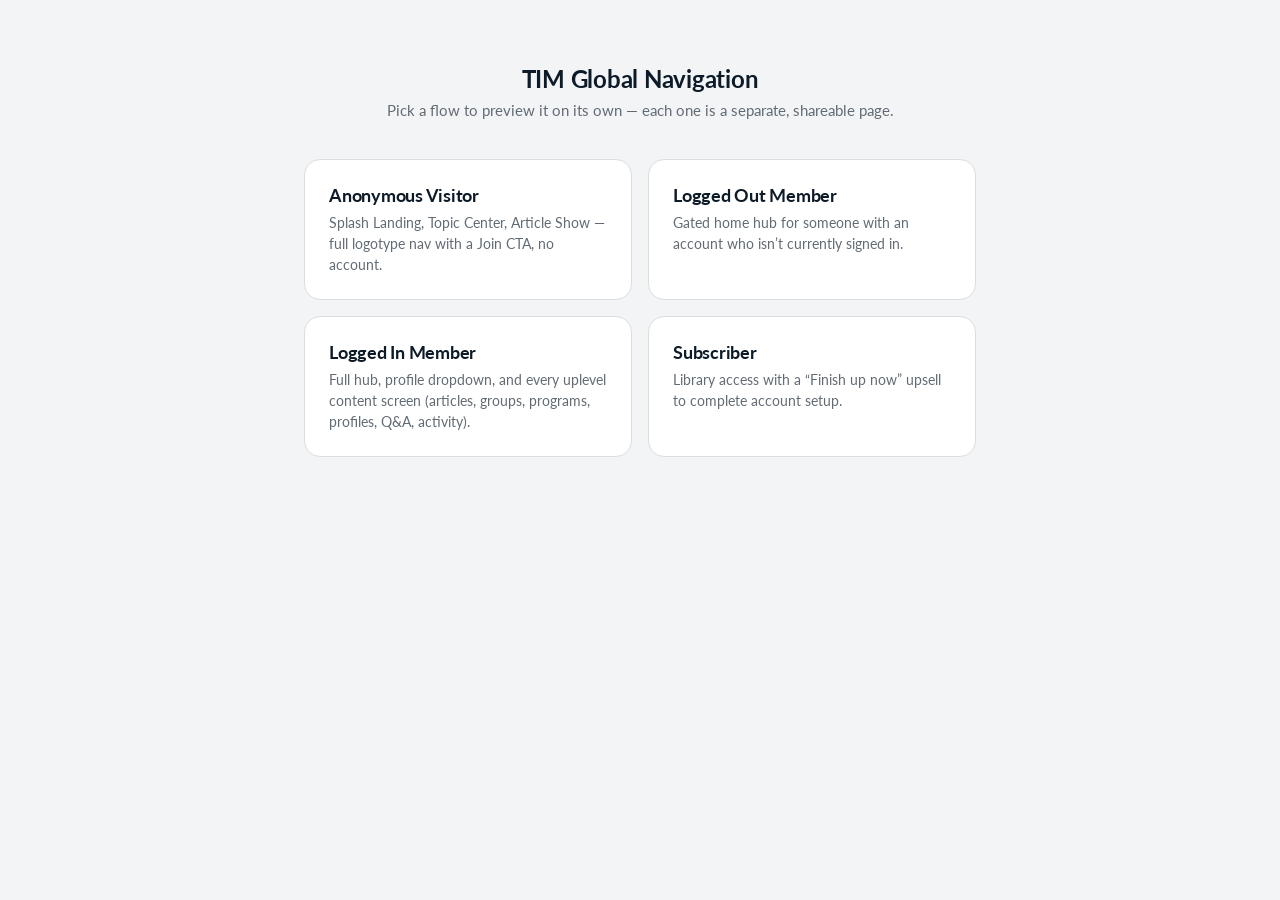
==== index.html @ 8e975ea0 "Flatten shared/ into repo root Moved main.css, app.js, and assets/ out of shared/ up to the repo roo" ====
<!DOCTYPE html>
<html lang="en">
<head>
<meta charset="UTF-8" />
<meta name="viewport" content="width=device-width, initial-scale=1.0" />
<title>TIM Global Navigation — Prototype</title>
<link rel="preconnect" href="https://fonts.googleapis.com" />
<link rel="preconnect" href="https://fonts.gstatic.com" crossorigin />
<link href="https://fonts.googleapis.com/css2?family=Lato:ital,wght@0,400;0,600;0,700;1,400&family=DM+Serif+Display&display=swap" rel="stylesheet" />
<link rel="stylesheet" href="main.css" />
</head>
<body>

  <main class="launcher">
    <div class="launcher__title">
      <h1>TIM Global Navigation</h1>
      <p>Pick a flow to preview it on its own — each one is a separate, shareable page.</p>
    </div>

    <div class="launcher__grid">
      <a class="launcher__card" href="visitor/index.html">
        <h2>Anonymous Visitor</h2>
        <p>Splash Landing, Topic Center, Article Show — full logotype nav with a Join CTA, no account.</p>
      </a>
      <a class="launcher__card" href="logged-out-member/index.html">
        <h2>Logged Out Member</h2>
        <p>Gated home hub for someone with an account who isn&rsquo;t currently signed in.</p>
      </a>
      <a class="launcher__card" href="logged-in-member/index.html">
        <h2>Logged In Member</h2>
        <p>Full hub, profile dropdown, and every uplevel content screen (articles, groups, programs, profiles, Q&amp;A, activity).</p>
      </a>
      <a class="launcher__card" href="subscriber/index.html">
        <h2>Subscriber</h2>
        <p>Library access with a &ldquo;Finish up now&rdquo; upsell to complete account setup.</p>
      </a>
    </div>
  </main>

</body>
</html>
---- main.css ----
:root {
  --color-primary: #0f57a8;
  --color-primary-soft: #dee5f1;
  --color-navy: #2b2b68;
  --color-text: #0d1b29;
  --color-text-secondary: #626b74;
  --color-text-muted: rgba(13, 27, 41, 0.7);
  --color-border: #dbdddf;
  --color-badge: #e0483e;
  --radius-pill: 999px;
  --radius-card: 16px;
  --font-body: "Lato", sans-serif;
  --font-display: "DM Serif Display", serif;
}

* { box-sizing: border-box; }

body {
  margin: 0;
  font-family: var(--font-body);
  color: var(--color-text);
  background: #f3f4f6;
  -webkit-font-smoothing: antialiased;
}

/* ---- Rig chrome (not part of the design system — just this harness) ---- */

.rig-header {
  padding: 24px 24px 12px;
  text-align: center;
}
.rig-header__title h1 {
  margin: 0 0 4px;
  font-size: 20px;
  letter-spacing: -0.25px;
}
.rig-header__title p {
  margin: 0;
  font-size: 13px;
  color: var(--color-text-secondary);
}
.rig-header__title a {
  color: var(--color-primary);
  text-decoration: none;
}
.rig-header__title a:hover { text-decoration: underline; }

.persona-tabs, .screen-tabs {
  display: flex;
  flex-wrap: wrap;
  gap: 8px;
  justify-content: center;
  padding: 0 16px;
  margin-bottom: 12px;
}
.persona-tabs { margin-top: 4px; }

.tab-btn {
  font-family: var(--font-body);
  border: 1px solid var(--color-border);
  background: #fff;
  color: var(--color-text);
  border-radius: var(--radius-pill);
  padding: 8px 16px;
  font-size: 14px;
  cursor: pointer;
  transition: background 0.15s ease, color 0.15s ease, border-color 0.15s ease;
}
.tab-btn:hover { border-color: var(--color-primary); }
.tab-btn.is-active {
  background: var(--color-primary);
  border-color: var(--color-primary);
  color: #fff;
}
.persona-tabs .tab-btn.is-active { background: var(--color-navy); border-color: var(--color-navy); }

.screen-tabs .tab-btn { font-size: 13px; padding: 6px 14px; }

.stage {
  display: flex;
  flex-direction: column;
  align-items: center;
  padding: 8px 16px 40px;
}
.stage__hint {
  margin-top: 14px;
  font-size: 12px;
  color: var(--color-text-secondary);
  max-width: 393px;
  text-align: center;
}

.rig-footer {
  text-align: center;
  padding: 0 24px 32px;
}
.rig-footer p {
  margin: 0 auto;
  max-width: 520px;
  font-size: 12px;
  color: var(--color-text-secondary);
}

/* ---- Phone frame ---- */

.phone {
  position: relative;
  width: 393px;
  height: 852px;
  max-width: 100%;
  background: #fff;
  border-radius: 40px;
  border: 8px solid #111;
  overflow: hidden;
  box-shadow: 0 20px 45px rgba(13, 27, 41, 0.25);
}

.screen {
  position: relative;
  width: 100%;
  height: 100%;
  background: #fff;
  overflow: hidden;
}

.screen__placeholder {
  position: absolute;
  inset: 0;
  display: flex;
  align-items: center;
  justify-content: center;
  text-align: center;
  padding: 0 24px;
  font-size: 20px;
  line-height: 1.3;
  color: rgba(0, 0, 0, 0.35);
  white-space: pre-line;
}

/* ---- Top nav ---- */

.nav {
  position: relative;
  width: 100%;
  background: #fff;
  box-shadow: inset 0 -1px 0 0 var(--color-border);
}

.nav__top {
  display: flex;
  align-items: center;
  justify-content: space-between;
  padding: 12px;
  height: 68px;
}

.nav__left, .nav__right {
  display: flex;
  align-items: center;
  gap: 8px;
}

.icon-btn {
  width: 44px;
  height: 44px;
  display: flex;
  align-items: center;
  justify-content: center;
  border: none;
  background: transparent;
  border-radius: 50%;
  color: var(--color-text);
  cursor: pointer;
}
.icon-btn:hover { background: rgba(13, 27, 41, 0.05); }
.icon-btn svg { width: 22px; height: 22px; }
.icon-btn img.icon { width: 22px; height: 22px; }

/* Figma-exported icons render as <img>; contain guards against distortion
   since their intrinsic aspect ratios vary (menu 22x18, search 22x22, etc.). */
img.icon { display: block; object-fit: contain; }

/* Real logo assets exported from Figma (see components.md → Assets). */
.logo { display: block; width: auto; }
.logo--full { height: 44px; }  /* full "this is Menopause" wordmark */
.logo--mark { height: 40px; }  /* compact circular logomark */

.join-btn {
  height: 44px;
  padding: 0 16px;
  border-radius: var(--radius-pill);
  border: none;
  background: var(--color-primary);
  color: #fff;
  font-family: var(--font-body);
  font-size: 16px;
  letter-spacing: -0.25px;
  cursor: pointer;
}
.join-btn:hover { filter: brightness(1.08); }

.profile-btn {
  position: relative;
  width: 36px;
  height: 36px;
  border-radius: 50%;
  border: 1px solid rgba(13, 27, 41, 0.1);
  background: #eef0f2;
  display: flex;
  align-items: center;
  justify-content: center;
  cursor: pointer;
  overflow: hidden;
  color: var(--color-text-secondary);
}
.profile-btn img { width: 100%; height: 100%; object-fit: cover; }
.profile-btn svg { width: 18px; height: 18px; }
.profile-btn .badge {
  position: absolute;
  top: 0;
  right: 0;
  width: 8px;
  height: 8px;
  border-radius: 50%;
  background: var(--color-badge);
  border: 1.5px solid #fff;
}

/* ---- Uplevel (back) bar ---- */

.uplevel {
  display: flex;
  align-items: center;
  gap: 8px;
  padding: 10px 12px;
  height: 44px;
  background: #fff;
  box-shadow: 0 1px 0 0 var(--color-border);
  border: none;
  width: 100%;
  cursor: pointer;
  font-family: var(--font-body);
}
.uplevel img.icon { width: 24px; height: 24px; }
.uplevel span {
  font-weight: 600;
  font-size: 16px;
  color: var(--color-primary);
}

/* ---- Gated / welcome card (Logged-out Member home) ---- */

.welcome-card {
  position: absolute;
  top: 80px;
  left: 12px;
  right: 12px;
  border: 1px solid rgba(13, 27, 41, 0.1);
  border-radius: var(--radius-card);
  padding: 16px;
  background: #fff;
  overflow: hidden;
}
.welcome-card__title {
  font-weight: 700;
  font-size: 22px;
  letter-spacing: -0.5px;
  margin: 0 0 4px;
}
.welcome-card__subtitle {
  margin: 0 0 16px;
  font-size: 16px;
  color: var(--color-text-muted);
}
.welcome-card__cta {
  width: 100%;
  height: 52px;
  border: none;
  border-radius: var(--radius-pill);
  background: var(--color-primary);
  color: #fff;
  font-size: 18px;
  font-weight: 600;
  cursor: pointer;
}
.welcome-card__cta:hover { filter: brightness(1.08); }

/* ---- Slide-out Panel ---- */

.panel-overlay {
  position: absolute;
  inset: 0;
  background: rgba(0, 0, 0, 0.75);
  z-index: 20;
  display: flex;
  animation: fadeIn 0.15s ease;
}

.panel {
  width: 300px;
  height: 100%;
  background: #fff;
  padding: 24px;
  display: flex;
  flex-direction: column;
  gap: 24px;
  overflow-y: auto;
  animation: slideIn 0.2s ease;
}

.panel__top {
  display: flex;
  align-items: center;
  justify-content: space-between;
}

.panel__logotype { height: 32px; }  /* overrides .logo--full for the panel top */

.panel__close {
  border: none;
  background: transparent;
  cursor: pointer;
  color: var(--color-text-secondary);
  width: 32px;
  height: 32px;
  display: flex;
  align-items: center;
  justify-content: center;
}
.panel__close svg { width: 20px; height: 20px; }

.panel__menu { display: flex; flex-direction: column; gap: 24px; }

.panel__section-label {
  font-size: 14px;
  text-transform: uppercase;
  color: var(--color-text-secondary);
  margin: 0 0 12px;
  letter-spacing: 0.5px;
}

.panel__section { display: flex; flex-direction: column; gap: 12px; }

.panel__item {
  display: flex;
  align-items: center;
  gap: 12px;
  height: 44px;
  border-radius: var(--radius-pill);
  background: none;
  border: none;
  text-align: left;
  cursor: pointer;
  font-family: var(--font-body);
  font-size: 18px;
  color: var(--color-text);
  padding: 0 8px;
}
.panel__item:hover { background: rgba(13, 27, 41, 0.04); }
.panel__item img.icon { width: 22px; height: 22px; flex-shrink: 0; }

.panel__access {
  position: relative;
  background: var(--color-navy);
  border-radius: var(--radius-card);
  padding: 24px;
  color: #fff;
  overflow: hidden;
  display: flex;
  flex-direction: column;
  gap: 16px;
  align-items: flex-start;
}
.panel__access::before,
.panel__access::after {
  content: "";
  position: absolute;
  width: 160px;
  height: 100px;
  border-radius: 50%;
  background: radial-gradient(circle, rgba(255,255,255,0.18), transparent 70%);
}
.panel__access::before { top: -50px; right: -30px; }
.panel__access::after { bottom: -50px; left: -40px; }
.panel__access h3 {
  font-family: var(--font-display);
  font-weight: 400;
  font-size: 28px;
  margin: 0;
  position: relative;
}
.panel__access p {
  font-size: 18px;
  margin: 0;
  position: relative;
  line-height: 1.45;
}
.panel__access-btn {
  width: 100%;
  height: 52px;
  border: none;
  border-radius: var(--radius-pill);
  background: #fff;
  color: var(--color-primary);
  font-size: 18px;
  font-weight: 600;
  cursor: pointer;
  position: relative;
}
.panel__access-btn:hover { filter: brightness(0.97); }
.panel__access-note {
  font-size: 16px;
  text-align: center;
  width: 100%;
  position: relative;
  opacity: 0.9;
}

.panel__footer {
  margin-top: auto;
  font-size: 14px;
  color: var(--color-text-secondary);
  letter-spacing: -0.25px;
}

/* ---- Profile dropdown ---- */

.dropdown-overlay {
  position: absolute;
  inset: 0;
  z-index: 20;
}

.dropdown {
  position: absolute;
  top: 60px;
  right: 12px;
  width: 246px;
  background: #fff;
  border: 1px solid var(--color-border);
  border-radius: var(--radius-card);
  box-shadow: 0 0 8px rgba(13, 27, 41, 0.1);
  padding: 24px;
  display: flex;
  flex-direction: column;
  gap: 16px;
  animation: fadeIn 0.15s ease;
}

.dropdown__user {
  display: flex;
  flex-direction: column;
  letter-spacing: -0.25px;
}
.dropdown__user strong { font-size: 18px; }
.dropdown__user span { font-size: 16px; color: var(--color-text-secondary); }
.dropdown__user a {
  font-size: 18px;
  color: var(--color-primary);
  text-decoration: none;
  margin-top: 2px;
}
.dropdown__user a:hover { text-decoration: underline; }

.dropdown__menu {
  display: flex;
  flex-direction: column;
  gap: 16px;
}
.dropdown__item {
  display: flex;
  align-items: center;
  gap: 12px;
  border: none;
  background: none;
  cursor: pointer;
  font-family: var(--font-body);
  font-size: 18px;
  color: var(--color-text);
  padding: 0;
  text-align: left;
}
.dropdown__item img.icon { width: 24px; height: 24px; flex-shrink: 0; }
.dropdown__divider { border-top: 1px solid var(--color-border); padding-top: 16px; }

@keyframes fadeIn { from { opacity: 0; } to { opacity: 1; } }
@keyframes slideIn { from { transform: translateX(-100%); } to { transform: translateX(0); } }

@media (max-width: 430px) {
  .phone { border-radius: 0; border-width: 0; height: 100vh; box-shadow: none; }
}

/* ---------------- Flow page chrome (each persona's own index.html) ---- */

.flow-header {
  padding: 20px 24px 8px;
  text-align: center;
}
.flow-header h1 {
  margin: 0;
  font-size: 16px;
  font-weight: 700;
  letter-spacing: -0.25px;
  color: var(--color-text-secondary);
  text-transform: uppercase;
}

/* ---------------- Launcher page (root index.html) ---- */

.launcher {
  max-width: 720px;
  margin: 0 auto;
  padding: 64px 24px;
}
.launcher__title {
  text-align: center;
  margin-bottom: 40px;
}
.launcher__title h1 {
  font-size: 24px;
  margin: 0 0 8px;
  letter-spacing: -0.25px;
}
.launcher__title p {
  margin: 0;
  color: var(--color-text-secondary);
  font-size: 15px;
}
.launcher__grid {
  display: grid;
  grid-template-columns: repeat(2, 1fr);
  gap: 16px;
}
@media (max-width: 560px) {
  .launcher__grid { grid-template-columns: 1fr; }
}
.launcher__card {
  display: block;
  padding: 24px;
  border: 1px solid var(--color-border);
  border-radius: var(--radius-card);
  text-decoration: none;
  color: var(--color-text);
  background: #fff;
  transition: border-color 0.15s ease, transform 0.15s ease;
}
.launcher__card:hover {
  border-color: var(--color-primary);
  transform: translateY(-2px);
}
.launcher__card h2 {
  margin: 0 0 6px;
  font-size: 18px;
  letter-spacing: -0.25px;
}
.launcher__card p {
  margin: 0;
  font-size: 14px;
  color: var(--color-text-secondary);
  line-height: 1.5;
}
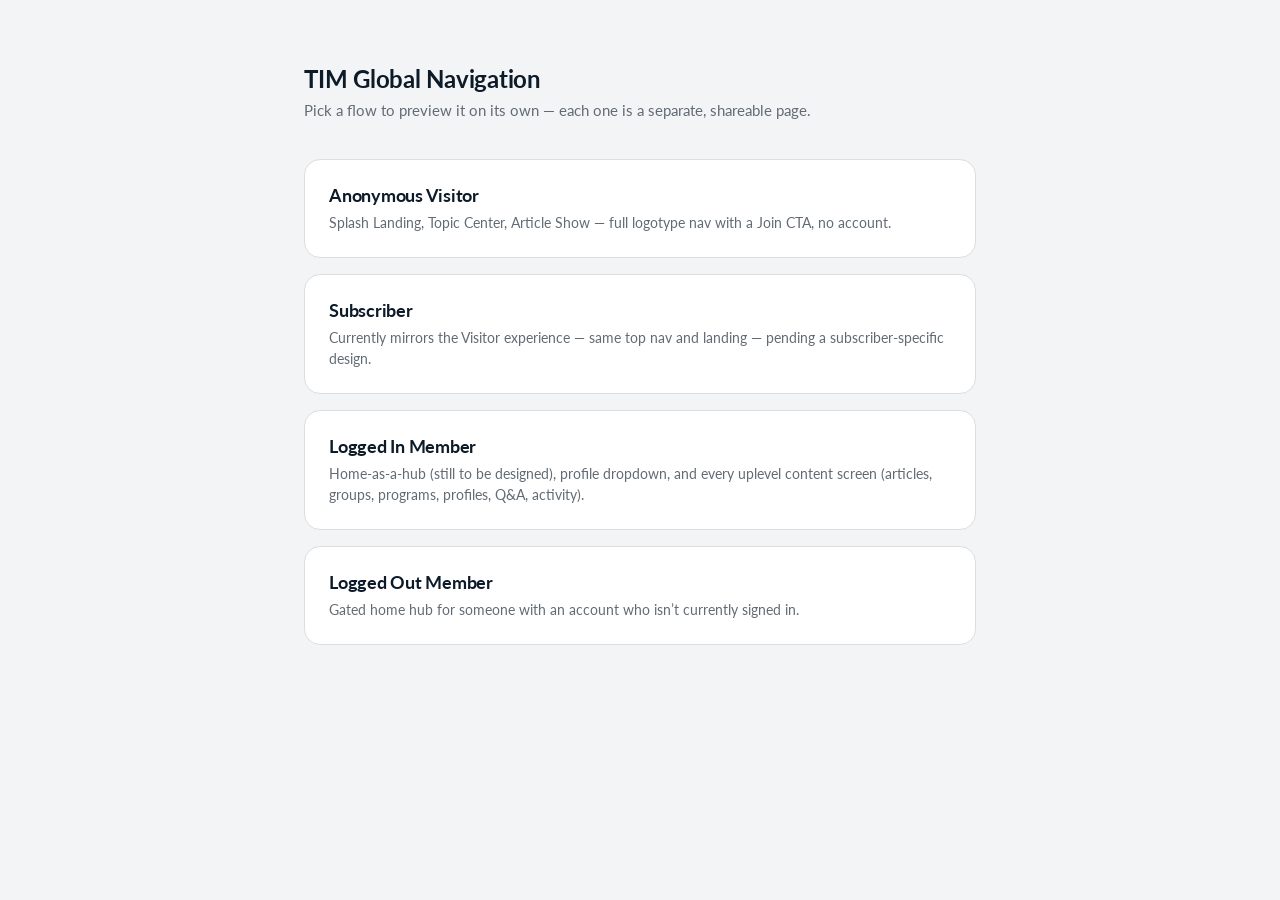
==== commit ec797cd3: "Add robots.txt and noindex meta to keep prototype out of search Prevents indexing while the site is " ====
--- a/index.html
+++ b/index.html
@@ -2,6 +2,7 @@
 <html lang="en">
 <head>
 <meta charset="UTF-8" />
+<meta name="robots" content="noindex, nofollow, noarchive, nosnippet, noimageindex" />
 <meta name="viewport" content="width=device-width, initial-scale=1.0" />
 <title>TIM Global Navigation — Prototype</title>
 <link rel="preconnect" href="https://fonts.googleapis.com" />
@@ -22,17 +23,17 @@
         <h2>Anonymous Visitor</h2>
         <p>Splash Landing, Topic Center, Article Show — full logotype nav with a Join CTA, no account.</p>
       </a>
+      <a class="launcher__card" href="subscriber/index.html">
+        <h2>Subscriber</h2>
+        <p>Currently mirrors the Visitor experience — same top nav and landing — pending a subscriber-specific design.</p>
+      </a>
+      <a class="launcher__card" href="logged-in-member/index.html">
+        <h2>Logged In Member</h2>
+        <p>Home-as-a-hub (still to be designed), profile dropdown, and every uplevel content screen (articles, groups, programs, profiles, Q&amp;A, activity).</p>
+      </a>
       <a class="launcher__card" href="logged-out-member/index.html">
         <h2>Logged Out Member</h2>
         <p>Gated home hub for someone with an account who isn&rsquo;t currently signed in.</p>
-      </a>
-      <a class="launcher__card" href="logged-in-member/index.html">
-        <h2>Logged In Member</h2>
-        <p>Full hub, profile dropdown, and every uplevel content screen (articles, groups, programs, profiles, Q&amp;A, activity).</p>
-      </a>
-      <a class="launcher__card" href="subscriber/index.html">
-        <h2>Subscriber</h2>
-        <p>Library access with a &ldquo;Finish up now&rdquo; upsell to complete account setup.</p>
       </a>
     </div>
   </main>
--- a/main.css
+++ b/main.css
@@ -7,6 +7,9 @@
   --color-text-muted: rgba(13, 27, 41, 0.7);
   --color-border: #dbdddf;
   --color-badge: #e0483e;
+  --color-magenta: #a440bc;              /* Library / Community icon tint */
+  --color-magenta-soft: rgba(164, 65, 188, 0.08); /* pink circle behind icons */
+  --color-magenta-soft-solid: #f8f0fa;   /* opaque equivalent of --color-magenta-soft over white — used for the rollover so nothing alpha-stacks */
   --radius-pill: 999px;
   --radius-card: 16px;
   --font-body: "Lato", sans-serif;
@@ -15,6 +18,10 @@
 
 * { box-sizing: border-box; }
 
+/* Hide scrollbars everywhere — scrolling still works, just no visible bar. */
+* { scrollbar-width: none; -ms-overflow-style: none; }
+*::-webkit-scrollbar { width: 0; height: 0; display: none; }
+
 body {
   margin: 0;
   font-family: var(--font-body);
@@ -25,80 +32,12 @@
 
 /* ---- Rig chrome (not part of the design system — just this harness) ---- */
 
-.rig-header {
-  padding: 24px 24px 12px;
-  text-align: center;
-}
-.rig-header__title h1 {
-  margin: 0 0 4px;
-  font-size: 20px;
-  letter-spacing: -0.25px;
-}
-.rig-header__title p {
-  margin: 0;
-  font-size: 13px;
-  color: var(--color-text-secondary);
-}
-.rig-header__title a {
-  color: var(--color-primary);
-  text-decoration: none;
-}
-.rig-header__title a:hover { text-decoration: underline; }
-
-.persona-tabs, .screen-tabs {
-  display: flex;
-  flex-wrap: wrap;
-  gap: 8px;
+.stage {
+  display: flex;
   justify-content: center;
-  padding: 0 16px;
-  margin-bottom: 12px;
-}
-.persona-tabs { margin-top: 4px; }
-
-.tab-btn {
-  font-family: var(--font-body);
-  border: 1px solid var(--color-border);
-  background: #fff;
-  color: var(--color-text);
-  border-radius: var(--radius-pill);
-  padding: 8px 16px;
-  font-size: 14px;
-  cursor: pointer;
-  transition: background 0.15s ease, color 0.15s ease, border-color 0.15s ease;
-}
-.tab-btn:hover { border-color: var(--color-primary); }
-.tab-btn.is-active {
-  background: var(--color-primary);
-  border-color: var(--color-primary);
-  color: #fff;
-}
-.persona-tabs .tab-btn.is-active { background: var(--color-navy); border-color: var(--color-navy); }
-
-.screen-tabs .tab-btn { font-size: 13px; padding: 6px 14px; }
-
-.stage {
-  display: flex;
-  flex-direction: column;
-  align-items: center;
-  padding: 8px 16px 40px;
-}
-.stage__hint {
-  margin-top: 14px;
-  font-size: 12px;
-  color: var(--color-text-secondary);
-  max-width: 393px;
-  text-align: center;
-}
-
-.rig-footer {
-  text-align: center;
-  padding: 0 24px 32px;
-}
-.rig-footer p {
-  margin: 0 auto;
-  max-width: 520px;
-  font-size: 12px;
-  color: var(--color-text-secondary);
+  align-items: center;
+  min-height: 100vh;
+  padding: 0;
 }
 
 /* ---- Phone frame ---- */
@@ -121,22 +60,137 @@
   height: 100%;
   background: #fff;
   overflow: hidden;
-}
+  display: flex;
+  flex-direction: column;
+}
+
+/* Scrollable area; holds the sticky nav + level-up bar, body, footer. */
+.screen__scroll {
+  flex: 1 1 auto;
+  min-height: 0;
+  overflow-y: auto;
+  overflow-x: hidden;
+  display: flex;
+  flex-direction: column;
+}
+
+/* Nav and level-up bar are independent sticky elements. The nav auto-hides on
+   scroll-down (slides up) and returns on scroll-up. The level-up bar STAYS
+   pinned: while the nav shows, the bar pins just below it (its `top` is set to
+   the nav height by attachAutoHide); when the nav hides, the bar's top animates
+   to 0 so it docks to the very top edge. Nav sits above the bar (higher z). */
+.screen__nav {
+  position: sticky;
+  top: 0;
+  z-index: 10;
+  background: #fff;
+  transition: transform 0.28s ease;
+}
+.screen__nav.is-hidden { transform: translateY(-100%); }
+.screen__uplevel {
+  position: sticky;
+  top: 0; /* overridden inline to the nav height while the nav is visible */
+  z-index: 9;
+  background: #fff;
+  transition: top 0.28s ease;
+}
+
+.screen__body { flex: 1 0 auto; display: flex; flex-direction: column; }
+/* Label & gated screens fill the viewport, so the placeholder sits roughly
+   centered and the (tall) footer starts below the fold. Image/module screens
+   omit this and flow at natural height. */
+.screen__body--fill { min-height: 100%; }
 
 .screen__placeholder {
-  position: absolute;
-  inset: 0;
-  display: flex;
-  align-items: center;
-  justify-content: center;
+  margin: auto;              /* center within the flex body */
   text-align: center;
-  padding: 0 24px;
+  padding: 24px;
   font-size: 20px;
   line-height: 1.3;
   color: rgba(0, 0, 0, 0.35);
   white-space: pre-line;
 }
 
+/* ---- Placeholder content modules (home screens) ---- */
+
+.mod-hero {
+  background: linear-gradient(160deg, var(--color-navy), #4a2a7a);
+  color: #fff;
+  padding: 32px 20px;
+}
+.mod-hero__title {
+  font-family: var(--font-display);
+  font-weight: 400;
+  font-size: 30px;
+  line-height: 1.15;
+  margin: 0 0 12px;
+}
+.mod-hero__sub { font-size: 16px; line-height: 1.5; margin: 0 0 20px; opacity: 0.9; }
+.mod-hero__cta {
+  height: 48px;
+  padding: 0 24px;
+  border: none;
+  border-radius: var(--radius-pill);
+  background: #fff;
+  color: var(--color-primary);
+  font-family: var(--font-body);
+  font-size: 16px;
+  font-weight: 600;
+  cursor: pointer;
+}
+.mod-hero__cta:hover { filter: brightness(0.97); }
+
+.mod-section { padding: 24px 16px; }
+.mod-section__title { font-size: 18px; font-weight: 700; letter-spacing: -0.25px; margin: 0 0 16px; }
+.mod-cards { display: flex; flex-direction: column; gap: 12px; }
+.mod-card {
+  display: block;
+  width: 100%;
+  text-align: left;
+  padding: 20px 16px;
+  border: 1px solid var(--color-border);
+  border-radius: var(--radius-card);
+  background: #fff;
+  cursor: pointer;
+  font-family: var(--font-body);
+  font-size: 16px;
+  color: var(--color-text);
+  transition: border-color 0.15s ease, transform 0.15s ease;
+}
+.mod-card:hover { border-color: var(--color-primary); transform: translateY(-1px); }
+
+.mod-article {
+  display: block;
+  width: 100%;
+  text-align: left;
+  padding: 20px 16px;
+  border: 1px solid var(--color-border);
+  border-radius: var(--radius-card);
+  background: #fff;
+  cursor: pointer;
+  font-family: var(--font-body);
+  transition: border-color 0.15s ease, transform 0.15s ease;
+}
+.mod-article:hover { border-color: var(--color-primary); transform: translateY(-1px); }
+.mod-article__eyebrow {
+  display: block;
+  font-size: 12px;
+  font-weight: 700;
+  text-transform: uppercase;
+  letter-spacing: 0.04em;
+  color: var(--color-magenta);
+  margin-bottom: 6px;
+}
+.mod-article__title {
+  display: block;
+  font-size: 18px;
+  font-weight: 700;
+  line-height: 1.3;
+  color: var(--color-text);
+  margin-bottom: 8px;
+}
+.mod-article__meta { display: block; font-size: 13px; color: var(--color-text-secondary); }
+
 /* ---- Top nav ---- */
 
 .nav {
@@ -144,6 +198,7 @@
   width: 100%;
   background: #fff;
   box-shadow: inset 0 -1px 0 0 var(--color-border);
+  flex-shrink: 0;  /* fixed chrome; the scroll area is below it */
 }
 
 .nav__top {
@@ -157,8 +212,9 @@
 .nav__left, .nav__right {
   display: flex;
   align-items: center;
-  gap: 8px;
-}
+}
+.nav__left { gap: 2px; }   /* stacked logotype sits close to the menu icon */
+.nav__right { gap: 10px; }  /* more air between search / AI / Join (felt tight) */
 
 .icon-btn {
   width: 44px;
@@ -173,16 +229,25 @@
   cursor: pointer;
 }
 .icon-btn:hover { background: rgba(13, 27, 41, 0.05); }
-.icon-btn svg { width: 22px; height: 22px; }
-.icon-btn img.icon { width: 22px; height: 22px; }
-
-/* Figma-exported icons render as <img>; contain guards against distortion
-   since their intrinsic aspect ratios vary (menu 22x18, search 22x22, etc.). */
-img.icon { display: block; object-fit: contain; }
-
-/* Real logo assets exported from Figma (see components.md → Assets). */
+
+/* Monochrome inline SVG icons (fill=currentColor), so each context's `color`
+   tints them — nav = ink, Library/Community = magenta, back chevron = blue,
+   dropdown = ink. Fixed square box; the SVG sits at natural size, centered
+   (like object-fit: contain). Inlined so it works over file:// too. */
+.icon {
+  display: inline-flex;
+  align-items: center;
+  justify-content: center;
+  width: 22px;
+  height: 22px;
+  flex-shrink: 0;
+}
+.icon svg { display: block; max-width: 100%; max-height: 100%; width: auto; height: auto; }
+
+/* Logo assets (full-colour raster wordmark / mark — kept as <img>, not tinted). */
+.logo-btn { display: flex; align-items: center; border: none; background: none; padding: 0; cursor: pointer; }
 .logo { display: block; width: auto; }
-.logo--full { height: 44px; }  /* full "this is Menopause" wordmark */
+.logo--full { height: 40px; }  /* stacked "this is Menopause" wordmark */
 .logo--mark { height: 40px; }  /* compact circular logomark */
 
 .join-btn {
@@ -203,27 +268,32 @@
   position: relative;
   width: 36px;
   height: 36px;
+  border: none;
+  background: none;
+  padding: 0;
+  flex-shrink: 0;
+  cursor: pointer;
+}
+/* Inner wrapper does the circular crop, so the badge (a sibling) can sit
+   outside/on top of the avatar instead of being clipped by it. */
+.profile-avatar {
+  display: block;
+  width: 100%;
+  height: 100%;
   border-radius: 50%;
-  border: 1px solid rgba(13, 27, 41, 0.1);
-  background: #eef0f2;
-  display: flex;
-  align-items: center;
-  justify-content: center;
-  cursor: pointer;
   overflow: hidden;
-  color: var(--color-text-secondary);
-}
-.profile-btn img { width: 100%; height: 100%; object-fit: cover; }
-.profile-btn svg { width: 18px; height: 18px; }
+}
+.profile-avatar img { width: 100%; height: 100%; object-fit: cover; display: block; }
 .profile-btn .badge {
   position: absolute;
-  top: 0;
-  right: 0;
-  width: 8px;
-  height: 8px;
+  top: -1px;
+  right: -1px;
+  width: 11px;
+  height: 11px;
   border-radius: 50%;
   background: var(--color-badge);
-  border: 1.5px solid #fff;
+  border: 2px solid #fff;   /* white ring so it reads as sitting on top */
+  z-index: 1;
 }
 
 /* ---- Uplevel (back) bar ---- */
@@ -240,21 +310,19 @@
   width: 100%;
   cursor: pointer;
   font-family: var(--font-body);
-}
-.uplevel img.icon { width: 24px; height: 24px; }
+  color: var(--color-primary);  /* tints both the back chevron and the label */
+  flex-shrink: 0;
+}
+.uplevel .icon { width: 24px; height: 24px; }
 .uplevel span {
   font-weight: 600;
   font-size: 16px;
-  color: var(--color-primary);
 }
 
 /* ---- Gated / welcome card (Logged-out Member home) ---- */
 
 .welcome-card {
-  position: absolute;
-  top: 80px;
-  left: 12px;
-  right: 12px;
+  margin: 12px;
   border: 1px solid rgba(13, 27, 41, 0.1);
   border-radius: var(--radius-card);
   padding: 16px;
@@ -293,8 +361,11 @@
   background: rgba(0, 0, 0, 0.75);
   z-index: 20;
   display: flex;
-  animation: fadeIn 0.15s ease;
-}
+  animation: fadeIn 0.2s ease;
+}
+/* Smooth dismiss: scrim fades and panel slides back out (slower ease-out). */
+.panel-overlay.is-closing { animation: fadeOut 0.32s ease-out forwards; }
+.panel-overlay.is-closing .panel { animation: slideOut 0.32s ease-out forwards; }
 
 .panel {
   width: 300px;
@@ -305,48 +376,36 @@
   flex-direction: column;
   gap: 24px;
   overflow-y: auto;
-  animation: slideIn 0.2s ease;
+  animation: slideIn 0.24s ease-out;
 }
 
 .panel__top {
   display: flex;
   align-items: center;
-  justify-content: space-between;
-}
-
-.panel__logotype { height: 32px; }  /* overrides .logo--full for the panel top */
-
-.panel__close {
-  border: none;
-  background: transparent;
-  cursor: pointer;
-  color: var(--color-text-secondary);
-  width: 32px;
-  height: 32px;
-  display: flex;
-  align-items: center;
-  justify-content: center;
-}
-.panel__close svg { width: 20px; height: 20px; }
-
-.panel__menu { display: flex; flex-direction: column; gap: 24px; }
+}
+
+.panel__logotype { height: 30px; }  /* panel wordmark (overrides .logo--full) */
+
+.panel__menu { display: flex; flex-direction: column; gap: 28px; }
 
 .panel__section-label {
   font-size: 14px;
   text-transform: uppercase;
   color: var(--color-text-secondary);
-  margin: 0 0 12px;
-  letter-spacing: 0.5px;
-}
-
-.panel__section { display: flex; flex-direction: column; gap: 12px; }
+  margin: 0 0 8px;
+  letter-spacing: 0;
+}
+
+.panel__section { display: flex; flex-direction: column; gap: 4px; }
 
 .panel__item {
   display: flex;
   align-items: center;
   gap: 12px;
-  height: 44px;
-  border-radius: var(--radius-pill);
+  width: calc(100% + 24px);
+  margin: 0 -12px;          /* bleed the rollover wider, into the panel padding */
+  padding: 6px 12px;
+  border-radius: var(--radius-pill);  /* pill — clearly rounded rollover */
   background: none;
   border: none;
   text-align: left;
@@ -354,21 +413,38 @@
   font-family: var(--font-body);
   font-size: 18px;
   color: var(--color-text);
-  padding: 0 8px;
-}
-.panel__item:hover { background: rgba(13, 27, 41, 0.04); }
-.panel__item img.icon { width: 22px; height: 22px; flex-shrink: 0; }
+  transition: background 0.18s ease;
+}
+/* Rollover: a single flat pink pill (solid, no alpha). On hover the icon circle
+   goes transparent so it disappears into the pill — one uniform colour, not a
+   darker circle stacked on a lighter row. */
+.panel__item:hover { background: var(--color-magenta-soft-solid); }
+.panel__item:hover .panel__item-icon { background: transparent; }
+
+/* Light-pink circle behind each Library / Community icon; icon itself magenta. */
+.panel__item-icon {
+  width: 40px;
+  height: 40px;
+  flex-shrink: 0;
+  border-radius: 50%;
+  background: var(--color-magenta-soft);
+  color: var(--color-magenta);
+  display: flex;
+  align-items: center;
+  justify-content: center;
+  transition: background 0.18s ease;
+}
 
 .panel__access {
   position: relative;
   background: var(--color-navy);
   border-radius: var(--radius-card);
-  padding: 24px;
+  padding: 20px;
   color: #fff;
   overflow: hidden;
   display: flex;
   flex-direction: column;
-  gap: 16px;
+  gap: 10px;
   align-items: flex-start;
 }
 .panel__access::before,
@@ -419,6 +495,7 @@
 .panel__footer {
   margin-top: auto;
   font-size: 14px;
+  line-height: 1.5;  /* "Powered by" on line 1, company name wraps to line 2 */
   color: var(--color-text-secondary);
   letter-spacing: -0.25px;
 }
@@ -451,6 +528,7 @@
   display: flex;
   flex-direction: column;
   letter-spacing: -0.25px;
+  line-height: 28px; /* Figma: three 28px-tall rows, unhurried spacing at top */
 }
 .dropdown__user strong { font-size: 18px; }
 .dropdown__user span { font-size: 16px; color: var(--color-text-secondary); }
@@ -458,7 +536,6 @@
   font-size: 18px;
   color: var(--color-primary);
   text-decoration: none;
-  margin-top: 2px;
 }
 .dropdown__user a:hover { text-decoration: underline; }
 
@@ -480,29 +557,102 @@
   padding: 0;
   text-align: left;
 }
-.dropdown__item img.icon { width: 24px; height: 24px; flex-shrink: 0; }
+.dropdown__item .icon { width: 24px; height: 24px; }
 .dropdown__divider { border-top: 1px solid var(--color-border); padding-top: 16px; }
 
+/* Log out icon points right (arrow leaving the door), matching Figma. */
+.dropdown__item--logout .icon svg { transform: rotate(90deg); }
+
+/* Notifications bell wiggles periodically to draw the eye to the unread count. */
+.dropdown__item--notif .icon svg {
+  transform-origin: 50% 18%;
+  animation: bell-wiggle 2.6s ease-in-out infinite;
+}
+@keyframes bell-wiggle {
+  0%, 14%, 100% { transform: rotate(0deg); }
+  2%  { transform: rotate(15deg); }
+  5%  { transform: rotate(-13deg); }
+  8%  { transform: rotate(9deg); }
+  11% { transform: rotate(-5deg); }
+}
+@media (prefers-reduced-motion: reduce) {
+  .dropdown__item--notif .icon svg { animation: none; }
+}
+
 @keyframes fadeIn { from { opacity: 0; } to { opacity: 1; } }
+@keyframes fadeOut { from { opacity: 1; } to { opacity: 0; } }
 @keyframes slideIn { from { transform: translateX(-100%); } to { transform: translateX(0); } }
+@keyframes slideOut { from { transform: translateX(0); } to { transform: translateX(-100%); } }
+
+/* ---- Global footer (bottom of every screen's scroll area) ---- */
+
+.footer { flex-shrink: 0; font-family: var(--font-body); }
+
+.footer__bar { padding: 24px 12px; }
+.footer__brand { margin-bottom: 24px; }
+.footer__logo { display: block; height: 40px; width: auto; margin-bottom: 12px; }
+.footer__headline {
+  margin: 0;
+  font-size: 18px;
+  font-weight: 700;
+  letter-spacing: -0.25px;
+  color: var(--color-text);
+}
+.footer__links { display: grid; grid-template-columns: 1fr 1fr; gap: 12px 16px; }
+.footer__col { display: flex; flex-direction: column; gap: 12px; }
+.footer__link {
+  color: var(--color-primary);
+  font-size: 16px;
+  text-decoration: none;   /* blue nav links: no underline */
+  cursor: pointer;
+}
+
+.footer__end { background: #f3f4f6; padding: 24px 12px; }
+.footer__legal { margin: 0 0 16px; font-size: 13px; line-height: 1.9; }
+.footer__link--dark {
+  color: var(--color-text);
+  font-size: 13px;
+  text-decoration: underline;   /* legal / privacy links: underlined */
+}
+.footer__dot { color: var(--color-text-secondary); }
+.footer__privacy img { height: 14px; width: auto; vertical-align: middle; margin-right: 4px; }
+.footer__disclaimer,
+.footer__copyright {
+  margin: 0;
+  font-size: 13px;
+  line-height: 1.5;
+  color: var(--color-text-secondary);
+}
+.footer__disclaimer { margin-bottom: 16px; }
+
+/* ---- Hidden "back to all flows" hotspot (top-left of each flow page) ---- */
+
+.home-hotspot {
+  position: fixed;
+  top: 12px;
+  left: 12px;
+  z-index: 50;
+  width: 36px;
+  height: 36px;
+  border-radius: 50%;
+  display: flex;
+  align-items: center;
+  justify-content: center;
+  color: var(--color-text);
+  background: transparent;
+  opacity: 0;                 /* invisible until hovered (still clickable) */
+  transition: opacity 0.15s ease, background 0.15s ease, box-shadow 0.15s ease;
+}
+.home-hotspot:hover {
+  opacity: 1;
+  background: #fff;
+  box-shadow: 0 2px 8px rgba(13, 27, 41, 0.2);
+}
+.home-hotspot .icon { width: 20px; height: 20px; }
 
 @media (max-width: 430px) {
   .phone { border-radius: 0; border-width: 0; height: 100vh; box-shadow: none; }
-}
-
-/* ---------------- Flow page chrome (each persona's own index.html) ---- */
-
-.flow-header {
-  padding: 20px 24px 8px;
-  text-align: center;
-}
-.flow-header h1 {
-  margin: 0;
-  font-size: 16px;
-  font-weight: 700;
-  letter-spacing: -0.25px;
-  color: var(--color-text-secondary);
-  text-transform: uppercase;
+  .home-hotspot { display: none; }  /* phone is full-bleed here; avoid the menu icon */
 }
 
 /* ---------------- Launcher page (root index.html) ---- */
@@ -513,7 +663,7 @@
   padding: 64px 24px;
 }
 .launcher__title {
-  text-align: center;
+  text-align: left;
   margin-bottom: 40px;
 }
 .launcher__title h1 {
@@ -528,11 +678,8 @@
 }
 .launcher__grid {
   display: grid;
-  grid-template-columns: repeat(2, 1fr);
+  grid-template-columns: 1fr;   /* stacked single column */
   gap: 16px;
-}
-@media (max-width: 560px) {
-  .launcher__grid { grid-template-columns: 1fr; }
 }
 .launcher__card {
   display: block;
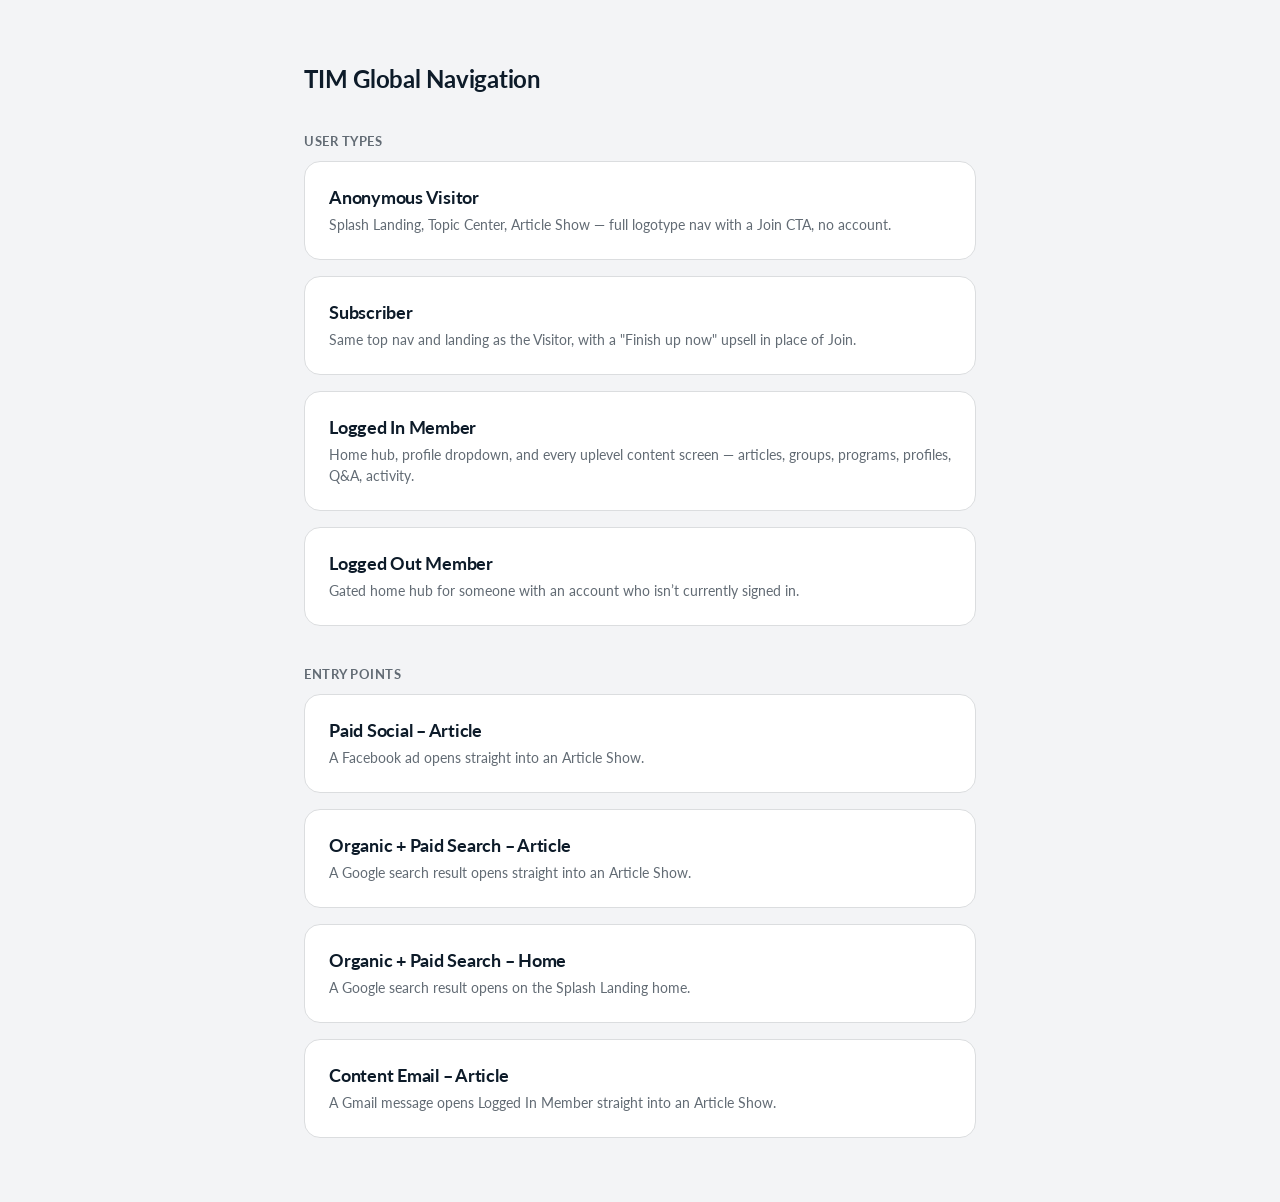
==== commit 8fb12852: "Entry Points launcher flows + repo rename/docs Add an 'Entry Points' section to the launcher — mock " ====
--- a/index.html
+++ b/index.html
@@ -4,7 +4,7 @@
 <meta charset="UTF-8" />
 <meta name="robots" content="noindex, nofollow, noarchive, nosnippet, noimageindex" />
 <meta name="viewport" content="width=device-width, initial-scale=1.0" />
-<title>TIM Global Navigation — Prototype</title>
+<title>TIM — Navigation Prototype</title>
 <link rel="preconnect" href="https://fonts.googleapis.com" />
 <link rel="preconnect" href="https://fonts.gstatic.com" crossorigin />
 <link href="https://fonts.googleapis.com/css2?family=Lato:ital,wght@0,400;0,600;0,700;1,400&family=DM+Serif+Display&display=swap" rel="stylesheet" />
@@ -15,9 +15,9 @@
   <main class="launcher">
     <div class="launcher__title">
       <h1>TIM Global Navigation</h1>
-      <p>Pick a flow to preview it on its own — each one is a separate, shareable page.</p>
     </div>
 
+    <h2 class="launcher__section-title">User Types</h2>
     <div class="launcher__grid">
       <a class="launcher__card" href="visitor/index.html">
         <h2>Anonymous Visitor</h2>
@@ -25,17 +25,37 @@
       </a>
       <a class="launcher__card" href="subscriber/index.html">
         <h2>Subscriber</h2>
-        <p>Currently mirrors the Visitor experience — same top nav and landing — pending a subscriber-specific design.</p>
+        <p>Same top nav and landing as the Visitor, with a "Finish up now" upsell in place of Join.</p>
       </a>
       <a class="launcher__card" href="logged-in-member/index.html">
         <h2>Logged In Member</h2>
-        <p>Home-as-a-hub (still to be designed), profile dropdown, and every uplevel content screen (articles, groups, programs, profiles, Q&amp;A, activity).</p>
+        <p>Home hub, profile dropdown, and every uplevel content screen — articles, groups, programs, profiles, Q&amp;A, activity.</p>
       </a>
       <a class="launcher__card" href="logged-out-member/index.html">
         <h2>Logged Out Member</h2>
         <p>Gated home hub for someone with an account who isn&rsquo;t currently signed in.</p>
       </a>
     </div>
+
+    <h2 class="launcher__section-title">Entry Points</h2>
+    <div class="launcher__grid">
+      <a class="launcher__card" href="entry-points/facebook-ad.html">
+        <h2>Paid Social &ndash; Article</h2>
+        <p>A Facebook ad opens straight into an Article Show.</p>
+      </a>
+      <a class="launcher__card" href="entry-points/google-search.html#article">
+        <h2>Organic + Paid Search &ndash; Article</h2>
+        <p>A Google search result opens straight into an Article Show.</p>
+      </a>
+      <a class="launcher__card" href="entry-points/google-search.html#home">
+        <h2>Organic + Paid Search &ndash; Home</h2>
+        <p>A Google search result opens on the Splash Landing home.</p>
+      </a>
+      <a class="launcher__card" href="entry-points/gmail-inbox.html">
+        <h2>Content Email &ndash; Article</h2>
+        <p>A Gmail message opens Logged In Member straight into an Article Show.</p>
+      </a>
+    </div>
   </main>
 
 </body>
--- a/main.css
+++ b/main.css
@@ -6,14 +6,26 @@
   --color-text-secondary: #626b74;
   --color-text-muted: rgba(13, 27, 41, 0.7);
   --color-border: #dbdddf;
-  --color-badge: #e0483e;
+  --color-badge: #ff741d;                 /* notification badge / chip — orange */
+  --color-badge-soft: rgba(255, 116, 29, 0.05); /* Notifications chip background */
   --color-magenta: #a440bc;              /* Library / Community icon tint */
   --color-magenta-soft: rgba(164, 65, 188, 0.08); /* pink circle behind icons */
   --color-magenta-soft-solid: #f8f0fa;   /* opaque equivalent of --color-magenta-soft over white — used for the rollover so nothing alpha-stacks */
+  /* Splash Landing sections (Figma Mobile_Splash_Landing, node 4101:3) */
+  --color-purple-light: #d483cf;         /* "not imagining it" headline highlight, Factoid section */
+  --color-bg-purple-soft: #f6eff8;       /* Listicles / Community section background */
+  --color-bg-cool: #fafcff;              /* Articles section background */
+  --color-bg-blue-soft: #edf3f9;         /* Experts section background (solid, Figma 4122:332) */
+  --color-card-border: rgba(13, 27, 41, 0.15);
+  --color-pill-border: rgba(13, 27, 41, 0.44);
   --radius-pill: 999px;
   --radius-card: 16px;
   --font-body: "Lato", sans-serif;
   --font-display: "DM Serif Display", serif;
+  /* Device frame — iPhone 16 Pro logical resolution. Swap these to
+     retarget the mock to another device size. */
+  --device-width: 402px;
+  --device-height: 874px;
 }
 
 * { box-sizing: border-box; }
@@ -44,8 +56,12 @@
 
 .phone {
   position: relative;
-  width: 393px;
-  height: 852px;
+  /* content-box so --device-width/height are the SCREEN size (matching the
+     402×874 Figma canvas); the 8px bezel sits OUTSIDE the screen, like a real
+     device, instead of eating into the usable width. */
+  box-sizing: content-box;
+  width: var(--device-width);
+  height: var(--device-height);
   max-width: 100%;
   background: #fff;
   border-radius: 40px;
@@ -91,7 +107,8 @@
   position: sticky;
   top: 0; /* overridden inline to the nav height while the nav is visible */
   z-index: 9;
-  background: #fff;
+  padding: 12px 12px 0;   /* inset the pill; transparent so it floats in-page */
+  pointer-events: none;   /* only the pill is interactive; content shows around it */
   transition: top 0.28s ease;
 }
 
@@ -111,21 +128,56 @@
   white-space: pre-line;
 }
 
+/* Chromeless flow pages (Sign Up Start / Registration Step): X to close, top-left. */
+.screen__body--flow { position: relative; }
+.flow-close {
+  position: absolute;
+  top: 12px;
+  left: 12px;
+  width: 44px;
+  height: 44px;
+  display: inline-flex;
+  align-items: center;
+  justify-content: center;
+  border: none;
+  background: none;
+  color: var(--color-text);
+  cursor: pointer;
+}
+.flow-close svg { display: block; width: 24px; height: 24px; }
+
 /* ---- Placeholder content modules (home screens) ---- */
 
 .mod-hero {
-  background: linear-gradient(160deg, var(--color-navy), #4a2a7a);
+  position: relative;
+  isolation: isolate;      /* stacking context so the z-index:-1 rings sit above the gradient */
+  overflow: hidden;
+  background: linear-gradient(184deg, var(--color-navy) 6%, var(--color-magenta) 94%);
   color: #fff;
-  padding: 32px 20px;
-}
+  padding: 48px 12px;
+}
+/* Decorative concentric-ring graphics (Figma), behind the content. */
+.mod-hero__ring { position: absolute; z-index: -1; pointer-events: none; }
+.mod-hero__ring--tl { top: -24px; left: -64px; width: 182px; }
+.mod-hero__ring--br { bottom: -48px; right: -24px; width: 265px; }
+
+/* Letter-spacing across the splash: -0.25px baseline on all module text
+   (inherited from each section), with headlines overriding to -0.75px. */
+.mod-hero,
+.mod-listicles,
+.mod-articles,
+.mod-experts,
+.mod-factoid,
+.mod-community { letter-spacing: -0.25px; }
 .mod-hero__title {
   font-family: var(--font-display);
   font-weight: 400;
-  font-size: 30px;
-  line-height: 1.15;
+  font-size: 40px;
+  line-height: 1.2;
+  letter-spacing: -0.75px;
   margin: 0 0 12px;
 }
-.mod-hero__sub { font-size: 16px; line-height: 1.5; margin: 0 0 20px; opacity: 0.9; }
+.mod-hero__sub { font-size: 20px; line-height: 1.4; letter-spacing: -0.75px; margin: 0 0 20px; opacity: 0.9; }
 .mod-hero__cta {
   height: 48px;
   padding: 0 24px;
@@ -138,9 +190,9 @@
   font-weight: 600;
   cursor: pointer;
 }
-.mod-hero__cta:hover { filter: brightness(0.97); }
-
-.mod-section { padding: 24px 16px; }
+.mod-hero__cta:active { filter: brightness(0.97); }
+
+.mod-section { padding: 24px 12px; }
 .mod-section__title { font-size: 18px; font-weight: 700; letter-spacing: -0.25px; margin: 0 0 16px; }
 .mod-cards { display: flex; flex-direction: column; gap: 12px; }
 .mod-card {
@@ -157,7 +209,7 @@
   color: var(--color-text);
   transition: border-color 0.15s ease, transform 0.15s ease;
 }
-.mod-card:hover { border-color: var(--color-primary); transform: translateY(-1px); }
+.mod-card:active { border-color: var(--color-primary); transform: scale(0.99); }
 
 .mod-article {
   display: block;
@@ -171,7 +223,7 @@
   font-family: var(--font-body);
   transition: border-color 0.15s ease, transform 0.15s ease;
 }
-.mod-article:hover { border-color: var(--color-primary); transform: translateY(-1px); }
+.mod-article:active { border-color: var(--color-primary); transform: scale(0.99); }
 .mod-article__eyebrow {
   display: block;
   font-size: 12px;
@@ -191,6 +243,411 @@
 }
 .mod-article__meta { display: block; font-size: 13px; color: var(--color-text-secondary); }
 
+/* ---- Checker card (inside .mod-hero) — symptom pills + CTA, Figma 4101:30 ---- */
+
+.mod-hero__users { display: flex; align-items: center; gap: 8px; margin-bottom: 24px; }
+.mod-hero__avatars { display: flex; align-items: center; }
+.mod-hero__avatar {
+  width: 24px;
+  height: 24px;
+  border-radius: 50%;
+  object-fit: cover;   /* real community photos (advisor headshots) */
+  background-color: #e9ebee;
+  border: 2px solid #6b3794;   /* Figma ring colour — lighter than navy so it doesn't read as a dark border on the gradient */
+  margin-left: -8px;
+}
+.mod-hero__avatars .mod-hero__avatar:first-child { margin-left: 0; }
+.mod-hero__count { font-size: 14px; color: #fff; }
+
+.mod-checker-card {
+  background: #fff;
+  border: 0.5px solid var(--color-border);
+  border-radius: var(--radius-card);
+  box-shadow: 0 0 16px 0 rgba(0, 0, 0, 0.3);
+  padding: 24px;
+  display: flex;
+  flex-direction: column;
+  gap: 24px;
+}
+.mod-checker-card__title {
+  margin: 0;
+  font-family: var(--font-body);
+  font-weight: 600;
+  font-size: 20px;
+  letter-spacing: -0.75px;
+  color: var(--color-navy);
+}
+.mod-checker-card__pills { display: flex; flex-wrap: wrap; gap: 12px 8px; margin: 0; }
+.mod-pill {
+  display: inline-flex;
+  align-items: center;
+  height: 44px;
+  padding: 8px 16px;
+  border: 0.5px solid var(--color-pill-border);
+  border-radius: var(--radius-pill);
+  font-size: 16px;
+  color: var(--color-text);
+  background: #fff;
+}
+.mod-checker-card__cta {
+  height: 52px;
+  border: none;
+  border-radius: var(--radius-pill);
+  background: var(--color-primary);
+  color: #fff;
+  font-family: var(--font-body);
+  font-size: 18px;
+  font-weight: 500;
+  letter-spacing: -0.25px;
+  cursor: pointer;
+}
+.mod-checker-card__cta:active { filter: brightness(0.97); }
+.mod-checker-card__action { display: flex; flex-direction: column; gap: 12px; }
+.mod-checker-card__note { margin: 0; text-align: center; font-size: 14px; color: var(--color-text-secondary); }
+
+/* ---- Shared section header (Listicles / Articles / Experts / Community) ---- */
+
+.mod-section-text { margin-bottom: 24px; }
+.mod-section-text__title {
+  margin: 0 0 16px;
+  font-family: var(--font-display);
+  font-weight: 400;
+  font-size: 32px;
+  line-height: 1.25;
+  letter-spacing: -0.75px;
+  color: var(--color-navy);
+}
+.mod-section-text__title em { font-style: normal; color: var(--color-magenta); }
+.mod-section-text__sub { margin: 0; font-size: 20px; line-height: 1.4; letter-spacing: -0.75px; color: var(--color-navy); }
+
+.mod-view-all-link {
+  display: block;
+  margin-top: 16px;
+  padding: 0;
+  border: none;
+  background: none;
+  text-align: left;
+  cursor: pointer;
+  font-family: var(--font-body);
+  font-weight: 600;
+  font-size: 20px;
+  letter-spacing: -0.75px;
+  color: var(--color-primary);
+}
+
+/* ---- Listicles — horizontal card carousel, Figma "Listicles" section ---- */
+
+.mod-listicles { background: var(--color-bg-purple-soft); padding: 48px 12px; }
+.mod-listicles__scroll {
+  display: flex;
+  gap: 16px;
+  overflow-x: auto;
+  /* Bleed to the full device width so cards clip at the screen edges, not at
+     the section's 12px padding; inner padding keeps the first/last card inset. */
+  margin: 0 -12px;
+  padding: 0 12px 4px;
+  -webkit-overflow-scrolling: touch;
+}
+.mod-listicle-card {
+  flex: 0 0 auto;
+  width: 210px;
+  display: flex;
+  flex-direction: column;
+  align-items: flex-start;
+  gap: 16px;
+  padding: 16px;
+  border: 1px solid var(--color-card-border);
+  border-radius: var(--radius-card);
+  background: #fff;
+}
+.mod-listicle-card__icon {
+  width: 80px;
+  height: 80px;
+  border-radius: 50%;
+  background: var(--color-magenta-soft-solid);
+  color: var(--color-magenta);
+  display: flex;
+  align-items: center;
+  justify-content: center;
+  overflow: hidden;
+}
+/* Fill the circle — the SVGs carry their own padding inside a 128 viewBox
+   (artwork ~52% of the frame), so this lands the glyph at ~Figma's 46px. */
+.mod-listicle-card__icon img { width: 100%; height: 100%; object-fit: contain; }
+.mod-listicle-card__title {
+  margin: 0;
+  text-align: left;
+  font-weight: 600;
+  font-size: 20px;
+  line-height: 1.4;
+  letter-spacing: -0.75px;
+  color: var(--color-navy);
+}
+.mod-listicle-card__cta {
+  height: 40px;
+  padding: 0 20px;
+  border: 0.5px solid var(--color-primary);
+  border-radius: var(--radius-pill);
+  background: #fff;
+  color: var(--color-primary);
+  font-family: var(--font-body);
+  font-size: 16px;
+  letter-spacing: -0.25px;
+  white-space: nowrap;
+  cursor: pointer;
+}
+.mod-listicle-card__cta:active { background: var(--color-primary-soft); }
+
+/* ---- Articles — 2-up image + title grid, Figma "Articles" section ---- */
+
+.mod-articles { background: var(--color-bg-cool); padding: 48px 12px; }
+/* Horizontal carousel with edge peek, matching the Figma "Articles" carousel. */
+.mod-articles__scroll {
+  display: flex;
+  gap: 16px;
+  overflow-x: auto;
+  margin: 0 -12px;
+  padding: 0 12px 4px;   /* full-bleed clip, first/last card stays inset */
+  -webkit-overflow-scrolling: touch;
+}
+.mod-article-card {
+  flex: 0 0 auto;
+  width: 324px;            /* Figma card/image width (node 4101:74) */
+  display: flex;
+  flex-direction: column;
+  gap: 12px;
+  text-align: left;
+  border: none;
+  background: none;
+  padding: 0;
+  cursor: pointer;
+  font-family: var(--font-body);
+  letter-spacing: -0.25px;
+}
+.mod-article-card__thumb {
+  display: block;
+  width: 100%;
+  aspect-ratio: 324 / 170;  /* Figma image dimensions 324×170 (node 4101:75) */
+  border-radius: var(--radius-card);
+  /* Simple placeholder pattern (no real article images yet) — neutral gray
+     with a faint diagonal hatch so it clearly reads as a placeholder. */
+  background-color: #e9ebee;
+  background-image: repeating-linear-gradient(45deg, rgba(13, 27, 41, 0.06) 0, rgba(13, 27, 41, 0.06) 10px, transparent 10px, transparent 20px);
+}
+.mod-article-card__title { font-size: 18px; line-height: 1.3; color: var(--color-navy); }
+
+/* ---- Experts — stacked advisor cards, Figma "Experts" section ---- */
+
+.mod-experts {
+  background: var(--color-bg-blue-soft);
+  padding: 48px 12px;
+}
+.mod-experts__list { display: flex; flex-direction: column; gap: 16px; margin-bottom: 16px; }
+.mod-expert-card {
+  display: flex;
+  align-items: center;
+  gap: 15px;
+  padding: 16px;
+  border: 1px solid var(--color-card-border);
+  border-radius: var(--radius-card);
+  background: #fff;
+}
+.mod-expert-card__avatar {
+  flex: 0 0 auto;
+  width: 61px;
+  height: 61px;
+  border-radius: 50%;
+  object-fit: cover;
+  background-color: #e9ebee;
+}
+.mod-expert-card__info { display: flex; flex-direction: column; gap: 4px; }
+.mod-expert-card__name { font-weight: 700; font-size: 18px; letter-spacing: -0.25px; color: var(--color-navy); }
+.mod-expert-card__role { font-size: 16px; color: var(--color-text); }
+
+/* ---- Factoid — dark gradient stat cards, Figma "Factoid" section ---- */
+
+.mod-factoid {
+  background: linear-gradient(180deg, var(--color-navy) 0%, var(--color-magenta) 100%);
+  padding: 48px 12px;
+  color: #fff;
+}
+.mod-factoid__title {
+  margin: 0 0 24px;
+  font-family: var(--font-display);
+  font-weight: 400;
+  font-size: 32px;
+  line-height: 1.25;
+  letter-spacing: -0.75px;
+}
+.mod-factoid__title em { font-style: normal; color: var(--color-purple-light); }
+.mod-factoid__stats { display: flex; flex-direction: column; gap: 16px; margin-bottom: 16px; }
+.mod-stat-card {
+  position: relative;
+  z-index: 0;              /* stacking context so the graphic sits above the card bg, below text */
+  overflow: hidden;        /* clip the decorative graphic that bleeds off the top */
+  background: #fff;
+  border: 1px solid var(--color-card-border);
+  border-radius: var(--radius-card);
+  padding: 24px;
+}
+/* Decorative blob/dot graphic peeking from the top-right of each stat card. */
+.mod-stat-card__graphic { position: absolute; z-index: -1; top: -66px; right: -24px; width: 190px; pointer-events: none; }
+.mod-stat-card__graphic--wide { top: -105px; right: -39px; width: 280px; }
+.mod-stat-card__number {
+  margin: 0 0 8px;
+  font-family: var(--font-display);
+  font-weight: 400;
+  font-size: 40px;
+  line-height: 1.2;
+  letter-spacing: -0.75px;
+  color: var(--color-magenta);
+}
+.mod-stat-card__text { margin: 0; font-size: 18px; line-height: 1.45; color: var(--color-text); }
+.mod-factoid__source { margin: 0; font-size: 14px; line-height: 1.5; color: #fff; opacity: 0.9; }
+
+/* ---- Community — quote carousel + closing CTA, Figma "Community" section ---- */
+
+.mod-community { background: var(--color-bg-purple-soft); padding: 48px 12px; }
+.mod-quotes__scroll {
+  display: flex;
+  gap: 12px;
+  overflow-x: auto;
+  margin: 0 -12px 4px;
+  padding: 0 12px 4px;   /* full-bleed clip, first/last card stays inset */
+  -webkit-overflow-scrolling: touch;
+}
+.mod-quote-card {
+  flex: 0 0 auto;
+  width: 250px;
+  border: 0.5px solid var(--color-border);
+  border-radius: var(--radius-card);
+  background: #fff;
+  padding: 24px;
+  display: flex;
+  flex-direction: column;
+  gap: 12px;
+}
+.mod-quote-card__text {
+  margin: 0;
+  font-weight: 600;
+  font-size: 22px;
+  line-height: 1.35;
+  letter-spacing: -0.75px;
+  color: var(--color-navy);
+}
+
+.mod-cta-card {
+  position: relative;
+  z-index: 0;              /* stacking context for the z-index:-1 decorative blobs */
+  overflow: hidden;        /* clip the blobs that bleed off the corners */
+  margin-top: 32px;
+  background: var(--color-navy);
+  border-radius: var(--radius-card);
+  padding: 32px 24px;
+  color: #fff;
+  display: flex;
+  flex-direction: column;
+  gap: 16px;
+}
+/* Decorative magenta blob/dot graphic in opposite corners (Figma offsets, node
+   4101:141). One asset reused: top-right flipped vertically, bottom-left flipped
+   horizontally, so the two read as diagonal mirror-images. */
+.mod-cta-card__graphic { position: absolute; z-index: -1; width: 280px; pointer-events: none; }
+.mod-cta-card__graphic--tr { top: -72px; right: -156px; transform: scaleY(-1); }
+.mod-cta-card__graphic--bl { bottom: -96px; left: -154px; transform: scaleX(-1); }
+.mod-cta-card__title {
+  margin: 0;
+  font-family: var(--font-display);
+  font-weight: 400;
+  font-size: 32px;
+  line-height: 1.25;
+  letter-spacing: -0.75px;
+}
+.mod-cta-card__sub { margin: 0; font-size: 18px; line-height: 1.45; opacity: 0.9; }
+.mod-cta-card__buttons { display: flex; flex-direction: column; gap: 16px; }
+.mod-btn-primary,
+.mod-btn-secondary {
+  height: 48px;
+  border-radius: 24px;
+  font-family: var(--font-body);
+  font-weight: 600;
+  font-size: 18px;
+  letter-spacing: -0.25px;
+  cursor: pointer;
+}
+.mod-btn-primary { border: none; background: #fff; color: #151515; }
+.mod-btn-primary:active { filter: brightness(0.97); }
+.mod-btn-secondary { border: 1px solid rgba(255, 255, 255, 0.35); background: transparent; color: #fff; }
+.mod-btn-secondary:active { background: rgba(255, 255, 255, 0.08); }
+
+.mod-disclaimer-note {
+  margin: 16px 0 0;
+  font-size: 14px;
+  line-height: 1.5;
+  color: var(--color-text);
+}
+
+/* ---- Advisors — Medical Advisory Committee page (Figma Medical Advisors 2:43) ---- */
+
+.mod-advisors { padding: 32px 12px 8px; }
+.mod-advisors__intro { display: flex; flex-direction: column; gap: 16px; padding-bottom: 24px; border-bottom: 1px solid #e5e5e5; }
+.mod-advisors__title {
+  margin: 0;
+  font-family: var(--font-display);
+  font-weight: 400;
+  font-size: 28px;
+  line-height: 36px;
+  letter-spacing: -0.75px;
+  color: var(--color-navy);
+}
+.mod-advisors__lede { margin: 0; font-weight: 600; font-size: 18px; line-height: 26px; color: var(--color-text); }
+.mod-advisors__body { margin: 0; font-size: 18px; line-height: 26px; color: #1a1a1a; }
+.mod-advisors__body--italic { font-style: italic; font-weight: 600; color: var(--color-text); }
+
+.mod-advisors__list { list-style: none; margin: 0; padding: 0; }
+.advisor-card {
+  display: flex;
+  flex-direction: column;
+  gap: 12px;
+  padding: 28px 0;
+  border-bottom: 1px solid #e5e5e5;
+}
+.mod-advisors__list .advisor-card:last-child { border-bottom: 0; }
+.advisor-card__photo {
+  width: 96px;
+  height: 96px;
+  border-radius: 50%;
+  object-fit: cover;
+  background: #e9ebee;
+}
+.advisor-card__identity { display: flex; flex-direction: column; gap: 2px; }
+.advisor-card__name { margin: 0; font-weight: 600; font-size: 20px; line-height: 28px; letter-spacing: -0.75px; color: var(--color-text); }
+.advisor-card__role { margin: 0; font-weight: 600; font-size: 16px; line-height: 22px; color: var(--color-magenta); }
+.advisor-card__org { margin: 0; font-size: 14px; line-height: 22px; color: #6b6b6b; }
+.advisor-card__bio { margin: 0; font-size: 16px; line-height: 24px; color: #1a1a1a; }
+.advisor-card__link { font-weight: 600; font-size: 16px; color: var(--color-primary); }
+
+.mod-advisors__watch { display: flex; flex-direction: column; gap: 16px; padding: 24px 0 8px; }
+.mod-advisors__watch-head {
+  margin: 0;
+  font-family: var(--font-display);
+  font-weight: 400;
+  font-size: 24px;
+  line-height: 40px;
+  letter-spacing: -0.75px;
+  color: var(--color-navy);
+}
+.mod-advisors__watch-card {
+  height: 218px;
+  border: 1px solid #e5e5e5;
+  border-radius: 12px;
+  /* Placeholder pattern (neutral gray + faint diagonal hatch) until a real
+     video thumbnail asset is added. */
+  background-color: #e9ebee;
+  background-image: repeating-linear-gradient(45deg, rgba(13, 27, 41, 0.06) 0, rgba(13, 27, 41, 0.06) 10px, transparent 10px, transparent 20px);
+}
+.mod-advisors__watch-title { margin: 0; font-size: 16px; line-height: 24px; letter-spacing: -0.25px; color: #6b6b6b; }
+
 /* ---- Top nav ---- */
 
 .nav {
@@ -228,7 +685,7 @@
   color: var(--color-text);
   cursor: pointer;
 }
-.icon-btn:hover { background: rgba(13, 27, 41, 0.05); }
+.icon-btn:active { background: rgba(13, 27, 41, 0.05); }
 
 /* Monochrome inline SVG icons (fill=currentColor), so each context's `color`
    tints them — nav = ink, Library/Community = magenta, back chevron = blue,
@@ -262,7 +719,7 @@
   letter-spacing: -0.25px;
   cursor: pointer;
 }
-.join-btn:hover { filter: brightness(1.08); }
+.join-btn:active { filter: brightness(1.08); }
 
 .profile-btn {
   position: relative;
@@ -296,27 +753,190 @@
   z-index: 1;
 }
 
-/* ---- Uplevel (back) bar ---- */
-
+/* ---- Uplevel pill (sticks to the top; replaces the old level-up bar) ----
+   A small blue-tinted pill that sits in-page top-left inside the sticky
+   .screen__uplevel container, so it pins below the nav / docks to the top edge
+   on scroll (attachAutoHide). Figma Global Navigation 7294:1952. */
 .uplevel {
-  display: flex;
+  pointer-events: auto;   /* re-enable clicks (container is pointer-events:none) */
+  display: inline-flex;
   align-items: center;
   gap: 8px;
-  padding: 10px 12px;
-  height: 44px;
-  background: #fff;
-  box-shadow: 0 1px 0 0 var(--color-border);
+  padding: 6px 12px;
+  height: 34px;
+  border: 1px solid rgba(15, 87, 168, 0.1);
+  border-radius: 48px;
+  background: rgba(15, 87, 168, 0.1);
+  cursor: pointer;
+  font-family: var(--font-body);
+  color: var(--color-primary);
+}
+.uplevel__icon { width: 16px; height: 16px; display: block; flex-shrink: 0; }
+.uplevel span {
+  font-weight: 600;        /* Lato Semibold */
+  font-size: 14px;
+  letter-spacing: -0.25px;
+  line-height: 22px;
+}
+
+/* In-page "collection" callout box (placeholder) — sits near the top of an
+   article that belongs to a Collection (rebranded old Topic Center — a curated
+   set of sponsored content), linking to the full collection. */
+.collection-callout {
+  margin: 16px 12px;        /* top of the body, inset from the device edges */
+  padding: 16px;
+  border: 1px solid var(--color-card-border);
+  border-radius: var(--radius-card);
+  background: #f6f7f9;
+}
+.collection-callout__label {
+  margin: 0 0 6px;
+  font-family: var(--font-body);
+  font-weight: 700;
+  font-size: 13px;
+  letter-spacing: 0.02em;
+  text-transform: uppercase;
+  color: var(--color-text-secondary);
+}
+.collection-callout__text {
+  margin: 0 0 12px;
+  font-size: 16px;
+  line-height: 1.4;
+  color: var(--color-text);
+}
+.collection-callout__link {
+  padding: 0;
   border: none;
-  width: 100%;
-  cursor: pointer;
-  font-family: var(--font-body);
-  color: var(--color-primary);  /* tints both the back chevron and the label */
-  flex-shrink: 0;
-}
-.uplevel .icon { width: 24px; height: 24px; }
-.uplevel span {
+  background: none;
+  cursor: pointer;
+  font-family: var(--font-body);
   font-weight: 600;
   font-size: 16px;
+  color: var(--color-primary);
+}
+
+/* ---- Community Overview hub (orientation menu) ---- */
+/* Wireframe-level: outlined module boxes, no visual polish. */
+.comm-hub { padding: 16px 12px 24px; }
+.comm-hub__title {
+  margin: 0 0 16px;
+  font-family: var(--font-display);
+  font-weight: 400;
+  font-size: 28px;
+  color: var(--color-navy);
+}
+.comm-hub__list { display: flex; flex-direction: column; gap: 12px; }
+/* Tappable cards: whole card navigates; press feedback via :active (this is a
+   mobile prototype — tap/press, not desktop hover). */
+.comm-mod {
+  display: flex;
+  flex-direction: column;
+  gap: 6px;
+  width: 100%;
+  padding: 16px;
+  border: 1px solid var(--color-card-border);
+  border-radius: var(--radius-card);
+  background: #fff;
+  text-align: left;
+  cursor: pointer;
+  font-family: var(--font-body);
+  -webkit-tap-highlight-color: transparent;
+  transition: background 0.12s ease, border-color 0.12s ease, transform 0.06s ease;
+}
+.comm-mod:active {
+  background: var(--color-primary-soft);
+  border-color: var(--color-primary);
+  transform: scale(0.99);
+}
+.comm-mod__head { display: flex; align-items: center; gap: 8px; }
+.comm-mod__title {
+  font-weight: 700;
+  font-size: 18px;
+  color: var(--color-text);
+}
+.comm-mod__badge {
+  font-size: 13px;
+  font-weight: 600;
+  color: var(--color-text-secondary);
+  background: #eef0f3;
+  border-radius: var(--radius-pill);
+  padding: 1px 8px;
+}
+.comm-mod__desc { font-size: 15px; line-height: 1.35; color: var(--color-text-secondary); }
+
+/* ---- Topic Hub (aggregates one patient concern across feature types) ---- */
+/* Wireframe-level, like the community hub, but modules can carry a content-
+   preview affordance (skeleton rows) — no fabricated content. */
+.topic-hub { padding: 16px 12px 24px; }
+.topic-hub__header { margin-bottom: 20px; }
+.topic-hub__name {
+  margin: 0 0 6px;
+  font-family: var(--font-display);
+  font-weight: 400;
+  font-size: 28px;
+  color: var(--color-navy);
+}
+.topic-hub__desc { margin: 0 0 8px; font-size: 16px; line-height: 1.4; color: var(--color-text); }
+.topic-hub__stat {
+  margin: 0;
+  display: inline-block;
+  font-size: 13px;
+  font-weight: 600;
+  color: var(--color-text-secondary);
+  background: #eef0f3;
+  border-radius: var(--radius-pill);
+  padding: 2px 10px;
+}
+.topic-hub__list { display: flex; flex-direction: column; gap: 12px; }
+.topic-hub-mod {
+  display: flex;
+  flex-direction: column;
+  gap: 8px;
+  width: 100%;
+  padding: 16px;
+  border: 1px solid var(--color-card-border);
+  border-radius: var(--radius-card);
+  background: #fff;
+  text-align: left;
+  cursor: pointer;
+  font-family: var(--font-body);
+  -webkit-tap-highlight-color: transparent;
+  transition: background 0.12s ease, border-color 0.12s ease, transform 0.06s ease;
+}
+/* Press feedback (mobile tap/press, not desktop hover). Disabled module excluded. */
+.topic-hub-mod:not(.topic-hub-mod--disabled):active {
+  background: var(--color-primary-soft);
+  border-color: var(--color-primary);
+  transform: scale(0.99);
+}
+.topic-hub-mod__head { display: flex; align-items: center; gap: 8px; }
+.topic-hub-mod__title { font-weight: 700; font-size: 18px; color: var(--color-text); }
+.topic-hub-mod__desc { font-size: 15px; line-height: 1.35; color: var(--color-text-secondary); }
+.topic-hub-mod__note { font-size: 12px; font-style: italic; color: var(--color-text-secondary); }
+/* Content-preview affordance: skeleton placeholder rows (no real content). */
+.topic-hub-mod__preview { display: flex; flex-direction: column; gap: 6px; }
+.topic-hub-mod__preview span {
+  height: 12px;
+  border-radius: 4px;
+  background: repeating-linear-gradient(90deg, #e9ebee 0, #e9ebee 60%, #f3f4f6 60%, #f3f4f6 100%);
+  background-color: #e9ebee;
+}
+.topic-hub-mod__preview span:first-child { width: 92%; }
+.topic-hub-mod__preview span:last-child { width: 68%; }
+/* Disabled module (no destination yet) */
+.topic-hub-mod--disabled {
+  cursor: default;
+  background: #f6f7f9;
+  border-style: dashed;
+  opacity: 0.7;
+}
+.topic-hub-mod__soon {
+  font-size: 12px;
+  font-weight: 600;
+  color: var(--color-text-secondary);
+  background: #e3e6ea;
+  border-radius: var(--radius-pill);
+  padding: 1px 8px;
 }
 
 /* ---- Gated / welcome card (Logged-out Member home) ---- */
@@ -351,7 +971,7 @@
   font-weight: 600;
   cursor: pointer;
 }
-.welcome-card__cta:hover { filter: brightness(1.08); }
+.welcome-card__cta:active { filter: brightness(1.08); }
 
 /* ---- Slide-out Panel ---- */
 
@@ -381,33 +1001,61 @@
 
 .panel__top {
   display: flex;
-  align-items: center;
-}
-
-.panel__logotype { height: 30px; }  /* panel wordmark (overrides .logo--full) */
-
-.panel__menu { display: flex; flex-direction: column; gap: 28px; }
-
-.panel__section-label {
-  font-size: 14px;
-  text-transform: uppercase;
-  color: var(--color-text-secondary);
-  margin: 0 0 8px;
-  letter-spacing: 0;
-}
-
-.panel__section { display: flex; flex-direction: column; gap: 4px; }
-
-.panel__item {
-  display: flex;
-  align-items: center;
-  gap: 12px;
-  width: calc(100% + 24px);
-  margin: 0 -12px;          /* bleed the rollover wider, into the panel padding */
-  padding: 6px 12px;
-  border-radius: var(--radius-pill);  /* pill — clearly rounded rollover */
+  flex-direction: column;
+}
+
+.panel__brand {
+  height: 56px;
+  display: flex;
+  align-items: center;
+  justify-content: center;
+}
+.panel__logotype { height: 36px; width: auto; }  /* panel wordmark (overrides .logo--full) */
+
+/* Home / Resources / Community tab card (bordered, rounded) */
+.panel__tabs {
+  display: flex;
+  align-items: center;
+  justify-content: space-between;
+  padding: 12px;
+  border: 1px solid rgba(98, 107, 116, 0.1);
+  border-radius: 16px;
+}
+.panel__tab {
+  display: flex;
+  flex-direction: column;
+  align-items: center;
+  gap: 2px;
   background: none;
   border: none;
+  cursor: pointer;
+  font-family: var(--font-body);
+  font-size: 14px;
+  letter-spacing: -0.25px;
+  color: var(--color-text-secondary);
+  transition: color 0.18s ease;
+}
+.panel__tab:active { color: var(--color-text); }
+.panel__tab-icon { width: 44px; height: 44px; display: block; }
+
+/* Topic-hub list — the new primary entry point */
+.panel__hubs {
+  display: flex;
+  flex-direction: column;
+  gap: 12px;
+  align-items: flex-start;
+}
+.panel__hub {
+  display: flex;
+  align-items: center;
+  gap: 7px;
+  width: calc(100% + 24px);
+  margin: 0 -12px;          /* bleed the hover pill into the panel padding */
+  padding: 0 12px;
+  height: 44px;
+  border: none;
+  background: none;
+  border-radius: var(--radius-pill);
   text-align: left;
   cursor: pointer;
   font-family: var(--font-body);
@@ -415,82 +1063,27 @@
   color: var(--color-text);
   transition: background 0.18s ease;
 }
-/* Rollover: a single flat pink pill (solid, no alpha). On hover the icon circle
-   goes transparent so it disappears into the pill — one uniform colour, not a
-   darker circle stacked on a lighter row. */
-.panel__item:hover { background: var(--color-magenta-soft-solid); }
-.panel__item:hover .panel__item-icon { background: transparent; }
-
-/* Light-pink circle behind each Library / Community icon; icon itself magenta. */
-.panel__item-icon {
-  width: 40px;
-  height: 40px;
-  flex-shrink: 0;
-  border-radius: 50%;
-  background: var(--color-magenta-soft);
-  color: var(--color-magenta);
-  display: flex;
-  align-items: center;
-  justify-content: center;
+.panel__hub:active { background: var(--color-magenta-soft-solid); }
+/* Hub icons are pre-tinted SVGs (magenta glyph on a pale circle) — no CSS tint. */
+.panel__hub-icon { width: 44px; height: 44px; flex-shrink: 0; display: block; }
+
+/* Explore (ToC) — outline pill below the hubs */
+.panel__explore {
+  align-self: flex-start;
+  height: 44px;
+  margin-top: 0;
+  padding: 0 24px;
+  border: 1px solid var(--color-primary);
+  border-radius: var(--radius-pill);
+  background: none;
+  color: var(--color-primary);
+  font-family: var(--font-body);
+  font-size: 16px;
+  letter-spacing: -0.25px;
+  cursor: pointer;
   transition: background 0.18s ease;
 }
-
-.panel__access {
-  position: relative;
-  background: var(--color-navy);
-  border-radius: var(--radius-card);
-  padding: 20px;
-  color: #fff;
-  overflow: hidden;
-  display: flex;
-  flex-direction: column;
-  gap: 10px;
-  align-items: flex-start;
-}
-.panel__access::before,
-.panel__access::after {
-  content: "";
-  position: absolute;
-  width: 160px;
-  height: 100px;
-  border-radius: 50%;
-  background: radial-gradient(circle, rgba(255,255,255,0.18), transparent 70%);
-}
-.panel__access::before { top: -50px; right: -30px; }
-.panel__access::after { bottom: -50px; left: -40px; }
-.panel__access h3 {
-  font-family: var(--font-display);
-  font-weight: 400;
-  font-size: 28px;
-  margin: 0;
-  position: relative;
-}
-.panel__access p {
-  font-size: 18px;
-  margin: 0;
-  position: relative;
-  line-height: 1.45;
-}
-.panel__access-btn {
-  width: 100%;
-  height: 52px;
-  border: none;
-  border-radius: var(--radius-pill);
-  background: #fff;
-  color: var(--color-primary);
-  font-size: 18px;
-  font-weight: 600;
-  cursor: pointer;
-  position: relative;
-}
-.panel__access-btn:hover { filter: brightness(0.97); }
-.panel__access-note {
-  font-size: 16px;
-  text-align: center;
-  width: 100%;
-  position: relative;
-  opacity: 0.9;
-}
+.panel__explore:active { background: var(--color-primary-soft); }
 
 .panel__footer {
   margin-top: auto;
@@ -537,7 +1130,6 @@
   color: var(--color-primary);
   text-decoration: none;
 }
-.dropdown__user a:hover { text-decoration: underline; }
 
 .dropdown__menu {
   display: flex;
@@ -563,6 +1155,14 @@
 /* Log out icon points right (arrow leaving the door), matching Figma. */
 .dropdown__item--logout .icon svg { transform: rotate(90deg); }
 
+/* Notifications is a distinct orange "chip" above the divider (matches Figma):
+   faint orange fill, rounded, orange bell + label. */
+.dropdown__item--notif {
+  background: var(--color-badge-soft);
+  color: var(--color-badge);
+  border-radius: 16px;
+  padding: 12px;
+}
 /* Notifications bell wiggles periodically to draw the eye to the unread count. */
 .dropdown__item--notif .icon svg {
   transform-origin: 50% 18%;
@@ -586,16 +1186,21 @@
 
 /* ---- Global footer (bottom of every screen's scroll area) ---- */
 
-.footer { flex-shrink: 0; font-family: var(--font-body); }
-
-.footer__bar { padding: 24px 12px; }
+.footer {
+  flex-shrink: 0;
+  font-family: var(--font-body);
+  margin-top: 48px;   /* breathing room separating the footer from page content */
+}
+
+.footer__bar { padding: 28px 12px 24px; }
 .footer__brand { margin-bottom: 24px; }
 .footer__logo { display: block; height: 40px; width: auto; margin-bottom: 12px; }
 .footer__headline {
   margin: 0;
-  font-size: 18px;
-  font-weight: 700;
-  letter-spacing: -0.25px;
+  font-size: 20px;
+  font-weight: 400;
+  line-height: 1.4;
+  letter-spacing: -0.75px;
   color: var(--color-text);
 }
 .footer__links { display: grid; grid-template-columns: 1fr 1fr; gap: 12px 16px; }
@@ -671,15 +1276,24 @@
   margin: 0 0 8px;
   letter-spacing: -0.25px;
 }
-.launcher__title p {
-  margin: 0;
+.launcher__section-title {
+  font-size: 13px;
+  font-weight: 700;
+  letter-spacing: 0.04em;
+  text-transform: uppercase;
   color: var(--color-text-secondary);
-  font-size: 15px;
+  margin: 40px 0 12px;
+}
+.launcher__title + .launcher__section-title {
+  margin-top: 0; /* first section sits right under the page title */
 }
 .launcher__grid {
   display: grid;
   grid-template-columns: 1fr;   /* stacked single column */
   gap: 16px;
+}
+.launcher__grid + .launcher__section-title {
+  margin-top: 40px;
 }
 .launcher__card {
   display: block;
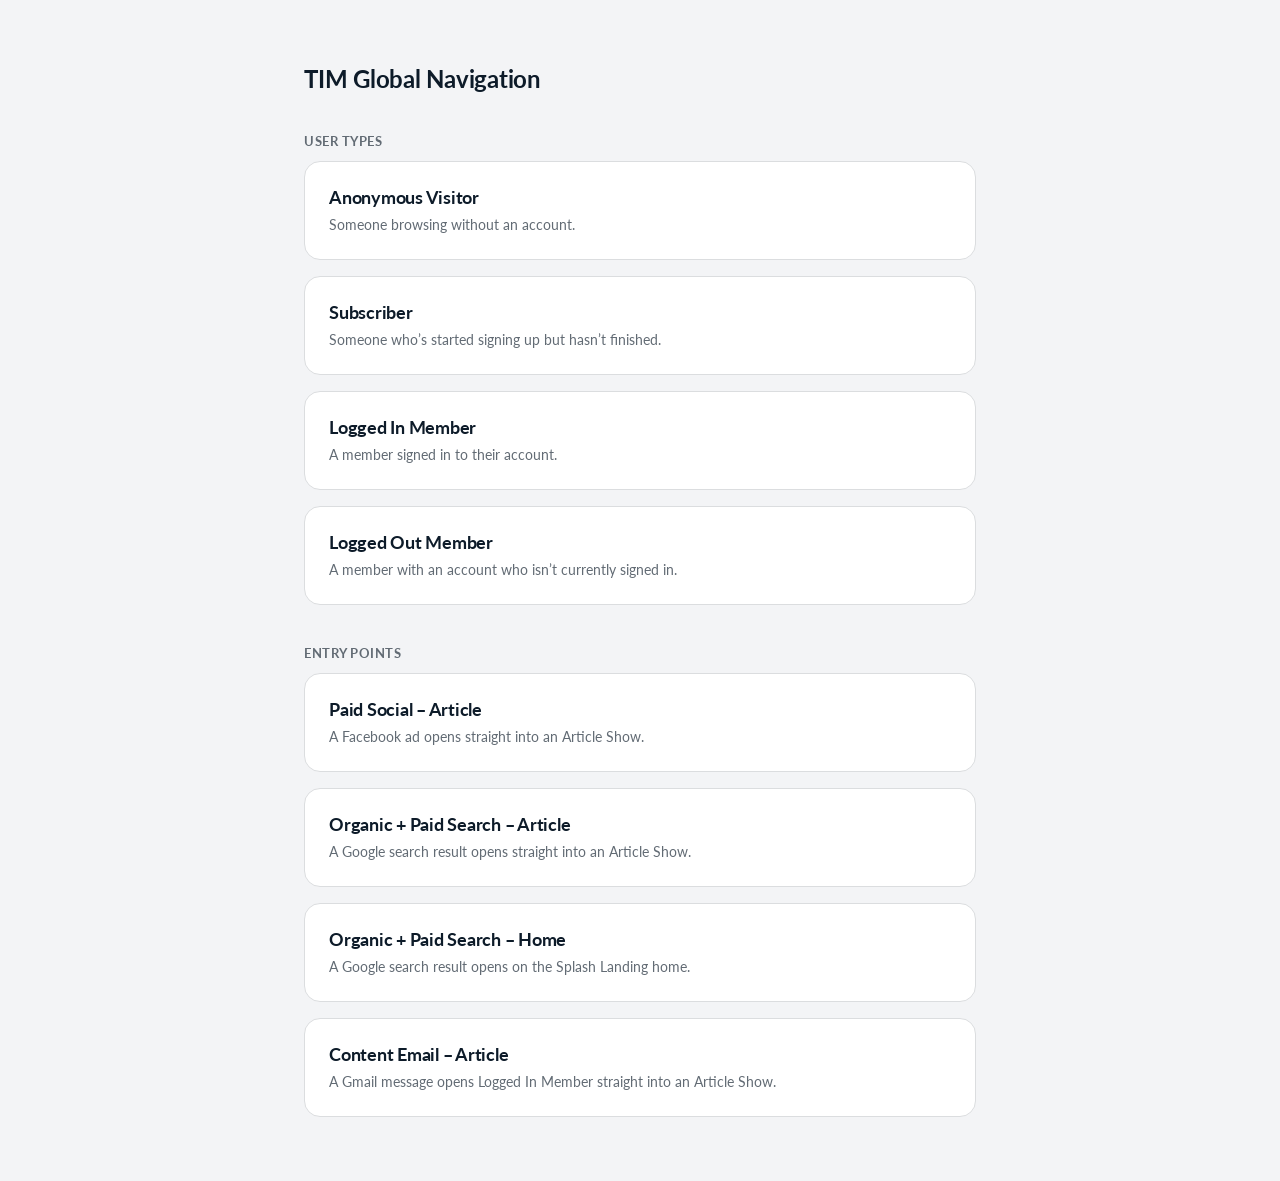
==== commit 0494158f: "Launcher: plainer User Types copy; richer entry-point mocks - index.html: rewrite the User Types car" ====
--- a/index.html
+++ b/index.html
@@ -21,19 +21,19 @@
     <div class="launcher__grid">
       <a class="launcher__card" href="visitor/index.html">
         <h2>Anonymous Visitor</h2>
-        <p>Splash Landing, Topic Center, Article Show — full logotype nav with a Join CTA, no account.</p>
+        <p>Someone browsing without an account.</p>
       </a>
       <a class="launcher__card" href="subscriber/index.html">
         <h2>Subscriber</h2>
-        <p>Same top nav and landing as the Visitor, with a "Finish up now" upsell in place of Join.</p>
+        <p>Someone who&rsquo;s started signing up but hasn&rsquo;t finished.</p>
       </a>
       <a class="launcher__card" href="logged-in-member/index.html">
         <h2>Logged In Member</h2>
-        <p>Home hub, profile dropdown, and every uplevel content screen — articles, groups, programs, profiles, Q&amp;A, activity.</p>
+        <p>A member signed in to their account.</p>
       </a>
       <a class="launcher__card" href="logged-out-member/index.html">
         <h2>Logged Out Member</h2>
-        <p>Gated home hub for someone with an account who isn&rsquo;t currently signed in.</p>
+        <p>A member with an account who isn&rsquo;t currently signed in.</p>
       </a>
     </div>
 
--- a/main.css
+++ b/main.css
@@ -107,8 +107,8 @@
   position: sticky;
   top: 0; /* overridden inline to the nav height while the nav is visible */
   z-index: 9;
-  padding: 12px 12px 0;   /* inset the pill; transparent so it floats in-page */
-  pointer-events: none;   /* only the pill is interactive; content shows around it */
+  padding: 12px 12px 8px;  /* inset the pill; container stays transparent so the pill floats over content */
+  pointer-events: none;    /* only the pill is interactive; the pill's own opaque fill prevents bleed-through */
   transition: top 0.28s ease;
 }
 
@@ -764,14 +764,18 @@
   gap: 8px;
   padding: 6px 12px;
   height: 34px;
-  border: 1px solid rgba(15, 87, 168, 0.1);
+  border: 1px solid #d6e2f1;
   border-radius: 48px;
-  background: rgba(15, 87, 168, 0.1);
+  background: var(--color-bg-blue-soft);   /* opaque #EDF3F9 (Figma) — floats over content, no bleed-through */
   cursor: pointer;
   font-family: var(--font-body);
   color: var(--color-primary);
-}
-.uplevel__icon { width: 16px; height: 16px; display: block; flex-shrink: 0; }
+  transition: box-shadow 0.2s ease;
+}
+/* Soft blue glow only once the pill floats over scrolled content (is-lifted toggled in attachAutoHide). */
+.screen__uplevel.is-lifted .uplevel { box-shadow: 0 2px 10px rgba(15, 87, 168, 0.22); }
+.uplevel__icon { width: 16px; height: 16px; display: inline-flex; flex-shrink: 0; }
+.uplevel__icon svg { width: 16px; height: 16px; display: block; }
 .uplevel span {
   font-weight: 600;        /* Lato Semibold */
   font-size: 14px;
@@ -1036,7 +1040,9 @@
   transition: color 0.18s ease;
 }
 .panel__tab:active { color: var(--color-text); }
-.panel__tab-icon { width: 44px; height: 44px; display: block; }
+.panel__tab-icon { width: 44px; height: 44px; display: block; border-radius: 50%; }
+/* Press feedback matching the top-nav icons (light gray circle on tap). */
+.panel__tab:active .panel__tab-icon { background: rgba(13, 27, 41, 0.05); }
 
 /* Topic-hub list — the new primary entry point */
 .panel__hubs {
@@ -1064,8 +1070,9 @@
   transition: background 0.18s ease;
 }
 .panel__hub:active { background: var(--color-magenta-soft-solid); }
-/* Hub icons are pre-tinted SVGs (magenta glyph on a pale circle) — no CSS tint. */
-.panel__hub-icon { width: 44px; height: 44px; flex-shrink: 0; display: block; }
+/* Hub icons: inline glyph (fill=currentColor) on a CSS-drawn pale circle, tinted magenta. */
+.panel__hub-icon { width: 44px; height: 44px; flex-shrink: 0; display: inline-flex; align-items: center; justify-content: center; border-radius: 50%; background: var(--color-bg-purple-soft); color: var(--color-magenta); }
+.panel__hub-icon svg { width: 44px; height: 44px; display: block; }
 
 /* Explore (ToC) — outline pill below the hubs */
 .panel__explore {
@@ -1320,3 +1327,76 @@
   color: var(--color-text-secondary);
   line-height: 1.5;
 }
+
+/* ============================================================
+   Article Show — skin-care article (renderArticle() in main.js),
+   rebuilt to match the Figma "Mobile_Article" frame. The top nav,
+   the "Skin-related Hub" uplevel pill, and the global footer come
+   from shared chrome; this styles the article body + end modules.
+   12px reading margins throughout.
+   ============================================================ */
+.art { font-family: var(--font-body); color: var(--color-text); letter-spacing: -0.25px; }  /* baseline tracking (like the splash); headings override to -0.75px */
+.art__body { display: flex; flex-direction: column; gap: 24px; padding: 8px 12px 0; }
+
+/* header */
+.art__head { display: flex; flex-direction: column; gap: 12px; }
+.art__title { margin: 0; font-family: var(--font-display); font-weight: 400; font-size: 28px; line-height: 36px; letter-spacing: -0.75px; color: var(--color-navy); }
+.art__byline { margin: 0; font-size: 14px; line-height: 20px; letter-spacing: -0.25px; color: var(--color-text-secondary); }
+.art__strip { display: flex; align-items: center; justify-content: space-between; }
+.art__reaction { display: inline-flex; align-items: center; gap: 8px; font-size: 14px; letter-spacing: -0.25px; color: var(--color-text-secondary); }
+.art__avatar { width: 24px; height: 24px; border-radius: 50%; background: var(--color-primary-soft); flex-shrink: 0; }
+.art__save { display: inline-flex; align-items: center; gap: 6px; font-size: 14px; font-weight: 600; letter-spacing: -0.25px; color: var(--color-primary); }
+.art__ic { width: 18px; height: 18px; flex-shrink: 0; }
+
+/* body copy — Lato 18 / DM Serif 26 headings */
+.art__lede { display: flex; flex-direction: column; gap: 8px; }
+.art__sec { display: flex; flex-direction: column; gap: 8px; }
+.art__h2 { margin: 0; font-family: var(--font-display); font-weight: 400; font-size: 26px; line-height: 34px; letter-spacing: -0.75px; color: var(--color-navy); }
+.art__lede p, .art__sec p { margin: 0; font-size: 18px; line-height: 26px; letter-spacing: -0.25px; color: var(--color-text); }
+
+/* Key Takeaways card */
+.art-note { display: flex; flex-direction: column; gap: 12px; padding: 16px; border-radius: var(--radius-card); border: 1px solid var(--color-card-border); }
+.art-note__title { margin: 0; font-size: 22px; font-weight: 600; line-height: 28px; letter-spacing: -0.25px; color: var(--color-text); }
+.art-note__item { display: flex; align-items: flex-start; gap: 8px; }
+.art-note__bullet { font-size: 18px; line-height: 26px; color: var(--color-text); }
+.art-note__text { margin: 0; font-size: 18px; line-height: 26px; letter-spacing: -0.25px; color: var(--color-text); }
+.art-note__link { align-self: flex-start; border: none; background: none; padding: 0; font: inherit; font-size: 18px; line-height: 26px; letter-spacing: -0.25px; color: var(--color-primary); cursor: pointer; }
+
+/* Poll — plain placeholder box (real poll module TBD) */
+.art-poll { display: flex; align-items: center; justify-content: center; height: 280px; border-radius: 12px; border: 1px solid var(--color-border); background: #f6f7f9; color: var(--color-text-secondary); font-size: 16px; }
+
+/* Collapsed body: white fade + "Read full article" link */
+.art-collapse { position: relative; padding-bottom: 4px; }
+.art-collapse::after { content: ""; position: absolute; left: 0; right: 0; bottom: 38px; height: 72px; background: linear-gradient(to bottom, rgba(255, 255, 255, 0), #fff); pointer-events: none; }
+.art-collapse__link { position: relative; z-index: 1; align-self: center; margin: 4px auto 0; display: inline-flex; align-items: center; gap: 4px; border: none; background: none; font: inherit; font-size: 16px; letter-spacing: -0.25px; color: var(--color-primary); cursor: pointer; }
+.art-collapse__link .art__ic { width: 24px; height: 24px; }
+
+/* End modules (conversation, AI, keep reading, access) */
+.art__end { display: flex; flex-direction: column; gap: 32px; padding: 28px 12px 8px; }
+.art-conv, .art-answered, .art-keep { display: flex; flex-direction: column; gap: 16px; }
+.art-conv__title, .art-answered__title { display: flex; align-items: center; gap: 8px; margin: 0; font-family: var(--font-display); font-weight: 400; font-size: 24px; line-height: 32px; letter-spacing: -0.75px; }
+.art-conv__title { color: var(--color-navy); }
+.art-conv__title .art__ic { width: 24px; height: 24px; color: var(--color-navy); }
+.art-conv__input { display: flex; align-items: center; height: 56px; padding: 0 24px; border-radius: 36px; border: 1px solid var(--color-card-border); background: #fff; font-size: 18px; letter-spacing: -0.25px; color: var(--color-text-secondary); }
+
+/* Menopause, answered */
+.art-answered__title { color: var(--color-magenta); }
+.art-answered__title .art__ic { width: 24px; height: 24px; color: var(--color-magenta); }
+.art-answered__q { display: flex; align-items: center; gap: 16px; text-align: left; padding: 16px 24px; border: none; border-radius: var(--radius-pill); background: rgba(15, 87, 168, 0.08); font: inherit; font-size: 18px; line-height: 24px; letter-spacing: -0.25px; color: var(--color-primary); cursor: pointer; }
+.art-answered__q .art__arrow { width: 24px; height: 24px; margin-left: auto; flex-shrink: 0; }
+.art-answered__q:active { background: rgba(15, 87, 168, 0.14); }
+.art-answered__ask { align-self: flex-start; padding: 12px 24px; border: none; border-radius: var(--radius-pill); background: var(--color-primary); color: #fff; font: inherit; font-size: 18px; line-height: 24px; letter-spacing: -0.25px; cursor: pointer; }
+.art-answered__ask:active { filter: brightness(0.94); }
+/* Tag pills reuse the splash checker pill (.mod-pill) — same white / 0.5px pill-border look. */
+.art-answered__tags { display: flex; flex-wrap: wrap; gap: 12px 8px; }
+
+/* Keep Reading — full-bleed horizontal carousel */
+.art-keep__h { margin: 0; font-family: var(--font-display); font-weight: 400; font-size: 24px; line-height: 32px; letter-spacing: -0.75px; color: var(--color-navy); }
+.art-keep__scroll { display: flex; gap: 16px; overflow-x: auto; margin: 0 -12px; padding: 0 12px; }
+.art-keep__card { flex: 0 0 auto; width: 324px; display: flex; flex-direction: column; gap: 12px; padding: 0; border: none; background: none; text-align: left; cursor: pointer; }
+.art-keep__thumb { width: 324px; height: 170px; border-radius: var(--radius-card); background: repeating-linear-gradient(45deg, #eef1f7, #eef1f7 10px, #dfe5f1 10px, #dfe5f1 20px); }
+.art-keep__title { font-size: 18px; line-height: 1.3; letter-spacing: -0.25px; color: var(--color-navy); }
+.art-keep__card:active { transform: scale(0.99); }
+
+/* Access closing CTA reuses .mod-cta-card (overrides its splash margin) */
+.art-access { margin-top: 0; }
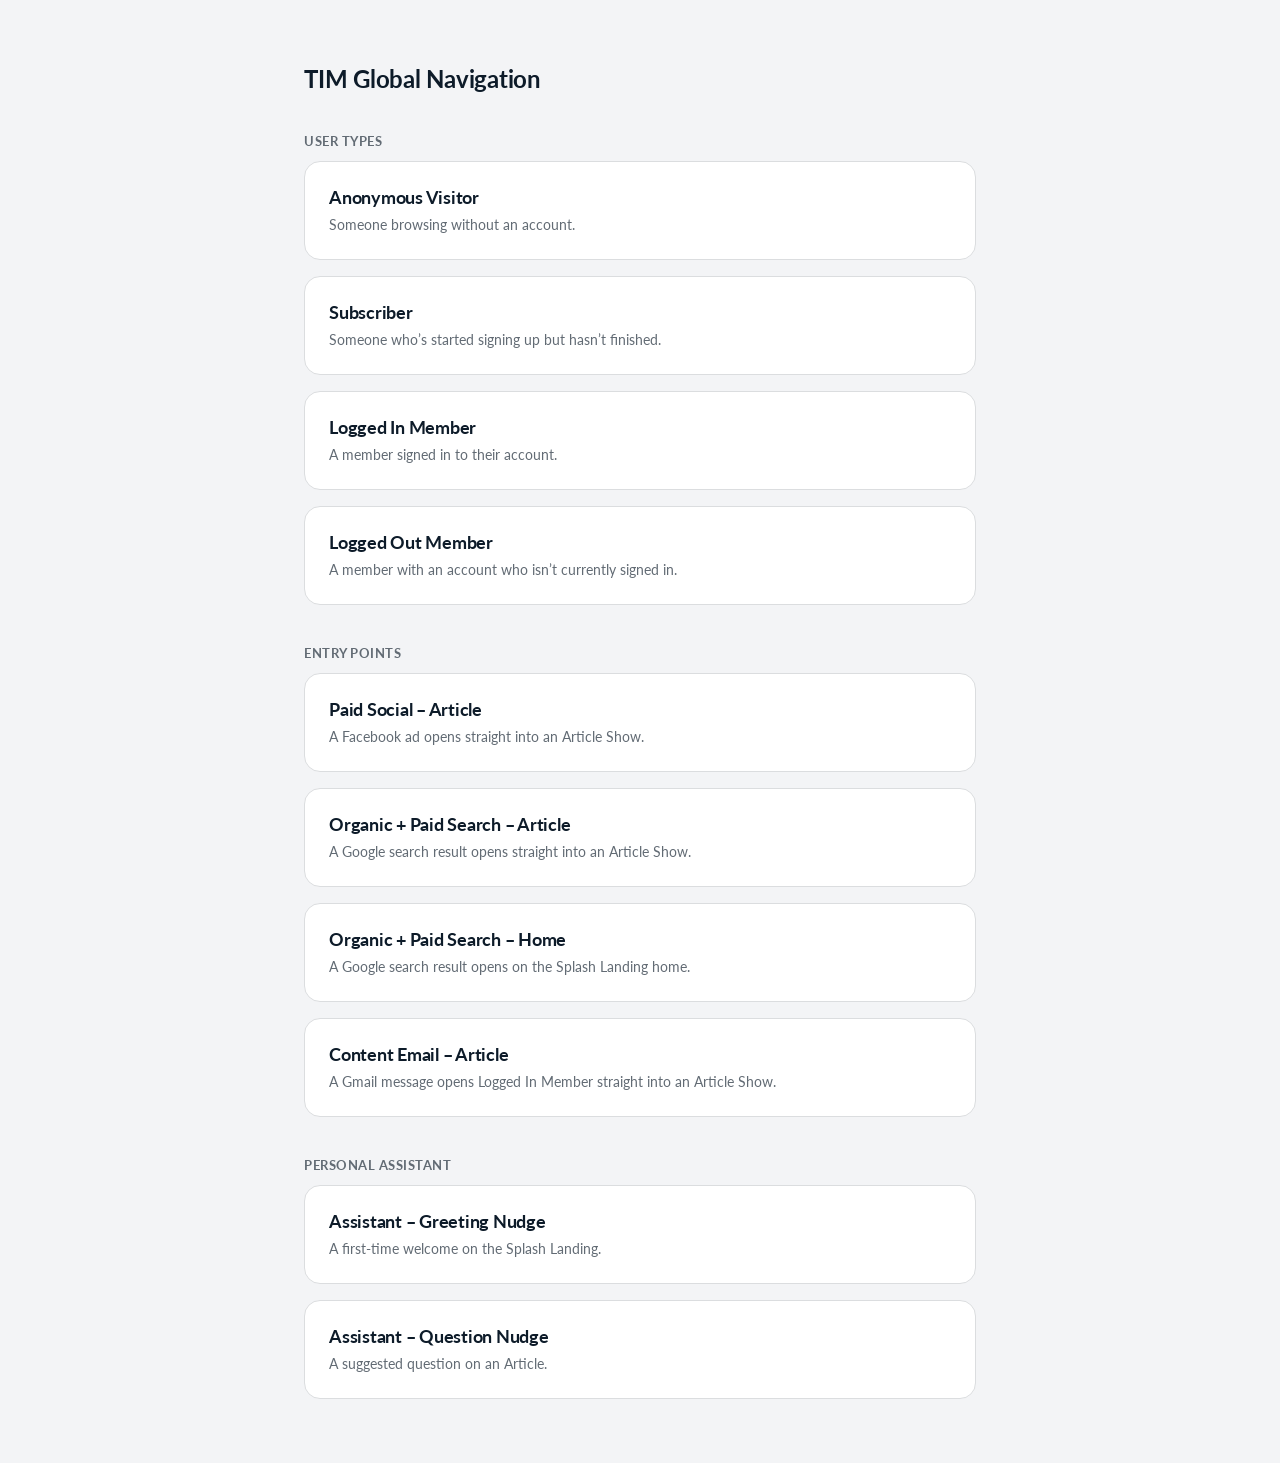
==== commit 8ac881ea: "Personal Assistant: assistant flow + animated AI icon Launcher: - New "Personal Assistant" section w" ====
--- a/index.html
+++ b/index.html
@@ -9,6 +9,35 @@
 <link rel="preconnect" href="https://fonts.gstatic.com" crossorigin />
 <link href="https://fonts.googleapis.com/css2?family=Lato:ital,wght@0,400;0,600;0,700;1,400&family=DM+Serif+Display&display=swap" rel="stylesheet" />
 <link rel="stylesheet" href="main.css" />
+<!-- Maze usability testing snippet -->
+<script>
+(function (m, a, z, e) {
+  var s, t, u, v;
+  try {
+    t = m.sessionStorage.getItem('maze-us');
+  } catch (err) {}
+
+  if (!t) {
+    t = new Date().getTime();
+    try {
+      m.sessionStorage.setItem('maze-us', t);
+    } catch (err) {}
+  }
+
+  u = document.currentScript || (function () {
+    var w = document.getElementsByTagName('script');
+    return w[w.length - 1];
+  })();
+  v = u && u.nonce;
+
+  s = a.createElement('script');
+  s.src = z + '?apiKey=' + e;
+  s.async = true;
+  if (v) s.setAttribute('nonce', v);
+  a.getElementsByTagName('head')[0].appendChild(s);
+  m.mazeUniversalSnippetApiKey = e;
+})(window, document, 'https://snippet.maze.co/maze-universal-loader.js', 'aaf57ba9-336f-48ec-951c-ab901a458447');
+</script>
 </head>
 <body>
 
@@ -43,11 +72,11 @@
         <h2>Paid Social &ndash; Article</h2>
         <p>A Facebook ad opens straight into an Article Show.</p>
       </a>
-      <a class="launcher__card" href="entry-points/google-search.html#article">
+      <a class="launcher__card" href="entry-points/google-search.html?highlight=article">
         <h2>Organic + Paid Search &ndash; Article</h2>
         <p>A Google search result opens straight into an Article Show.</p>
       </a>
-      <a class="launcher__card" href="entry-points/google-search.html#home">
+      <a class="launcher__card" href="entry-points/google-search.html?highlight=home">
         <h2>Organic + Paid Search &ndash; Home</h2>
         <p>A Google search result opens on the Splash Landing home.</p>
       </a>
@@ -56,6 +85,18 @@
         <p>A Gmail message opens Logged In Member straight into an Article Show.</p>
       </a>
     </div>
+
+    <h2 class="launcher__section-title">Personal Assistant</h2>
+    <div class="launcher__grid">
+      <a class="launcher__card" href="visitor/index.html?flow=assistant&amp;reset=1">
+        <h2>Assistant &ndash; Greeting Nudge</h2>
+        <p>A first-time welcome on the Splash Landing.</p>
+      </a>
+      <a class="launcher__card" href="visitor/index.html?flow=assistant&amp;start=article">
+        <h2>Assistant &ndash; Question Nudge</h2>
+        <p>A suggested question on an Article.</p>
+      </a>
+    </div>
   </main>
 
 </body>
--- a/main.css
+++ b/main.css
@@ -22,10 +22,49 @@
   --radius-card: 16px;
   --font-body: "Lato", sans-serif;
   --font-display: "DM Serif Display", serif;
-  /* Device frame — iPhone 16 Pro logical resolution. Swap these to
-     retarget the mock to another device size. */
-  --device-width: 402px;
-  --device-height: 874px;
+  /* DM Serif Display responsive type scale — mobile-first; desktop values in
+     the @media (min-width:1024px) :root override below. Line-height is always
+     size+8; tracking is -0.75px across every tier. See foundation/design.md. */
+  --display-hero-size: 40px;
+  --display-hero-lh: 48px;
+  --display-section-size: 32px;
+  --display-section-lh: 40px;
+  --display-title-size: 28px;
+  --display-title-lh: 36px;
+  /* These two are both "24px" but otherwise unrelated — named separately so
+     the number is never used as an identifier for either one. */
+  --display-subhead-size: 24px;  /* DM Serif Display sub-heading tier: art-conv/answered/keep titles, advisors watch-head. Figma-confirmed (Entry-Points file, nodes 49:1845/49:1855/49:1890). */
+  --display-subhead-lh: 32px;    /* size+8, same rule as every other DM Serif Display tier */
+  --display-tracking: -0.75px;
+  --quote-size: 24px;            /* Lato SemiBold quote text (.mod-quote-card__text) only — unrelated to --display-subhead-size above */
+  --quote-lh: 30px;               /* matches the Figma Lato "Headline" 24px swatch exactly (node 40:260) */
+  /* (Device-frame tokens removed — the app is now frameless/responsive.) */
+  /* Responsive layout — real product, no device frame. Content is capped and
+     centered with fluid gutters (NOT fully fluid): fluid up to the cap, then
+     centered with growing side margin beyond it. */
+  --content-max: 1000px;     /* the single desktop content width — nav + all sections align to this */
+  --content-column: 728px;   /* reading column — articles and other content pages */
+  --content-gutter: clamp(16px, 5vw, 40px); /* minimum side gutter before the 1000px box centers */
+  /* One shared inline padding used by the header, every full-bleed section, and
+     the footer so their content edges line up exactly: fluid gutter until the
+     viewport exceeds the 1000px box, then symmetric margin that centers it. */
+  --content-pad: max(var(--content-gutter), calc((100% - var(--content-max)) / 2));
+  --mobile-max: 480px;       /* mobile layout column cap below the desktop breakpoint */
+}
+
+/* DM Serif Display desktop type scale (foundation/design.md:98-147). Only size
+   and line-height change per breakpoint; tracking/weight are constant. */
+@media (min-width: 1024px) {
+  :root {
+    --display-hero-size: 52px;
+    --display-hero-lh: 60px;
+    --display-section-size: 36px;
+    --display-section-lh: 44px;
+    --display-title-size: 32px;
+    --display-title-lh: 40px;
+    --display-subhead-size: 28px;
+    --display-subhead-lh: 36px;
+  }
 }
 
 * { box-sizing: border-box; }
@@ -42,53 +81,61 @@
   -webkit-font-smoothing: antialiased;
 }
 
+/* Freeze the document scroll while a modal overlay (member gate) is open. */
+html.is-modal-open { overflow: hidden; }
+
 /* ---- Rig chrome (not part of the design system — just this harness) ---- */
 
 .stage {
-  display: flex;
-  justify-content: center;
-  align-items: center;
+  display: block;
   min-height: 100vh;
-  padding: 0;
-}
-
-/* ---- Phone frame ---- */
-
+}
+
+/* ---- App container (frameless, responsive) ----
+   No device bezel at any width. Below 1024px the mobile layout is capped to a
+   comfortable column and centered on the page background; at/above 1024px it
+   goes full-width and the desktop layout takes over. The document (not an inner
+   element) is the scroller, so the sticky nav sticks to the viewport — nothing
+   here may become a scroll container (no overflow:hidden/auto on these). */
 .phone {
   position: relative;
-  /* content-box so --device-width/height are the SCREEN size (matching the
-     402×874 Figma canvas); the 8px bezel sits OUTSIDE the screen, like a real
-     device, instead of eating into the usable width. */
-  box-sizing: content-box;
-  width: var(--device-width);
-  height: var(--device-height);
-  max-width: 100%;
-  background: #fff;
-  border-radius: 40px;
-  border: 8px solid #111;
-  overflow: hidden;
-  box-shadow: 0 20px 45px rgba(13, 27, 41, 0.25);
+  width: 100%;
+  max-width: var(--mobile-max);
+  margin-inline: auto;
+  min-height: 100vh;
+  background: #fff;
 }
 
 .screen {
   position: relative;
   width: 100%;
-  height: 100%;
-  background: #fff;
-  overflow: hidden;
-  display: flex;
-  flex-direction: column;
-}
-
-/* Scrollable area; holds the sticky nav + level-up bar, body, footer. */
+  min-height: 100vh;
+  background: #fff;
+  display: flex;
+  flex-direction: column;
+}
+
+/* Holds the sticky nav + level-up bar, body, footer. No longer scrolls itself —
+   the document scrolls (see attachAutoHide, which listens on window). */
 .screen__scroll {
-  flex: 1 1 auto;
-  min-height: 0;
-  overflow-y: auto;
-  overflow-x: hidden;
-  display: flex;
-  flex-direction: column;
-}
+  flex: 1 0 auto;
+  display: flex;
+  flex-direction: column;
+}
+
+/* Desktop: drop the mobile column cap and go full-width. */
+@media (min-width: 1024px) {
+  .phone { max-width: none; margin-inline: 0; }
+}
+
+/* Entry-point mock pages (the external Facebook / Google / Gmail simulations in
+   entry-points/) are responsive too — no device frame. Scoped via the .mock
+   child; they render as a centered feed-width column, full-bleed on mobile. */
+.phone:has(.mock) {
+  max-width: 640px;
+  margin-inline: auto;
+}
+
 
 /* Nav and level-up bar are independent sticky elements. The nav auto-hides on
    scroll-down (slides up) and returns on scroll-up. The level-up bar STAYS
@@ -103,23 +150,60 @@
   transition: transform 0.28s ease;
 }
 .screen__nav.is-hidden { transform: translateY(-100%); }
+
+/* Mobile sub-nav: the three sections under the top bar (like the live site).
+   Scrolls with the page (the top nav above it stays sticky / auto-hides). */
+.screen__subnav {
+  display: flex;
+  justify-content: space-between;
+  gap: 4px;
+  padding: 8px 16px;
+  background: #fff;
+  box-shadow: inset 0 -1px 0 0 var(--color-border);
+  overflow-x: auto;
+}
+.subnav__link {
+  display: inline-flex;
+  align-items: center;
+  gap: 6px;
+  flex-shrink: 0;
+  border: none;
+  background: none;
+  cursor: pointer;
+  font-family: var(--font-body);
+  font-size: 16px;
+  font-weight: 400;
+  letter-spacing: -0.25px;
+  color: var(--color-text);
+  padding: 6px 10px;
+  border-radius: var(--radius-pill);
+  white-space: nowrap;
+}
+.subnav__link .icon { width: auto; height: 16px; }
+.subnav__link .icon svg { width: auto; height: 16px; display: block; }
+.subnav__link.is-active { color: var(--color-primary); background: rgba(15, 87, 168, 0.08); }
+
 .screen__uplevel {
   position: sticky;
   top: 0; /* overridden inline to the nav height while the nav is visible */
   z-index: 9;
-  padding: 12px 12px 8px;  /* inset the pill; container stays transparent so the pill floats over content */
-  pointer-events: none;    /* only the pill is interactive; the pill's own opaque fill prevents bleed-through */
-  transition: top 0.28s ease;
-}
+  padding: 12px 12px 8px;  /* inset the floating pill while idle at the top */
+  pointer-events: none;    /* only the pill/bar is interactive */
+  transition: top 0.28s ease, padding 0.2s ease;
+}
+/* On scroll the inset collapses so the control spans edge-to-edge as a bar. */
+.screen__uplevel.is-lifted { padding: 0; }
 
 .screen__body { flex: 1 0 auto; display: flex; flex-direction: column; }
-/* Label & gated screens fill the viewport, so the placeholder sits roughly
-   centered and the (tall) footer starts below the fold. Image/module screens
-   omit this and flow at natural height. */
-.screen__body--fill { min-height: 100%; }
+/* Label & gated screens fill a full viewport (100vh — a definite height, unlike
+   the old `100%` which didn't resolve against the flex parent). This pushes the
+   tall footer entirely below the fold; the placeholder itself sits high in the
+   upper third rather than dead-centre (see the --fill override below). Image /
+   module screens omit this and flow at natural height. */
+.screen__body--fill { min-height: 100vh; }
 
 .screen__placeholder {
-  margin: auto;              /* center within the flex body */
+  margin: auto;              /* center within the flex body (flow pages) */
   text-align: center;
   padding: 24px;
   font-size: 20px;
@@ -127,6 +211,10 @@
   color: rgba(0, 0, 0, 0.35);
   white-space: pre-line;
 }
+/* On the tall fill body, anchor the label in the upper third (not the vertical
+   centre of the full 100vh) so it reads high and the footer stays out of view.
+   Chromeless flow pages (--flow) have no footer, so they keep the centred label. */
+.screen__body--fill:not(.screen__body--flow) .screen__placeholder { margin-block: 22vh auto; }
 
 /* Chromeless flow pages (Sign Up Start / Registration Step): X to close, top-left. */
 .screen__body--flow { position: relative; }
@@ -160,6 +248,9 @@
 .mod-hero__ring { position: absolute; z-index: -1; pointer-events: none; }
 .mod-hero__ring--tl { top: -24px; left: -64px; width: 182px; }
 .mod-hero__ring--br { bottom: -48px; right: -24px; width: 265px; }
+/* Wrapper is transparent on mobile (children act as direct hero children); on
+   desktop it becomes the left column of a two-column hero. */
+.mod-hero__intro { display: contents; }
 
 /* Letter-spacing across the splash: -0.25px baseline on all module text
    (inherited from each section), with headlines overriding to -0.75px. */
@@ -172,9 +263,9 @@
 .mod-hero__title {
   font-family: var(--font-display);
   font-weight: 400;
-  font-size: 40px;
-  line-height: 1.2;
-  letter-spacing: -0.75px;
+  font-size: var(--display-hero-size);
+  line-height: var(--display-hero-lh);
+  letter-spacing: var(--display-tracking);
   margin: 0 0 12px;
 }
 .mod-hero__sub { font-size: 20px; line-height: 1.4; letter-spacing: -0.75px; margin: 0 0 20px; opacity: 0.9; }
@@ -187,13 +278,11 @@
   color: var(--color-primary);
   font-family: var(--font-body);
   font-size: 16px;
-  font-weight: 600;
+  font-weight: 400;
   cursor: pointer;
 }
 .mod-hero__cta:active { filter: brightness(0.97); }
 
-.mod-section { padding: 24px 12px; }
-.mod-section__title { font-size: 18px; font-weight: 700; letter-spacing: -0.25px; margin: 0 0 16px; }
 .mod-cards { display: flex; flex-direction: column; gap: 12px; }
 .mod-card {
   display: block;
@@ -241,7 +330,7 @@
   color: var(--color-text);
   margin-bottom: 8px;
 }
-.mod-article__meta { display: block; font-size: 13px; color: var(--color-text-secondary); }
+.mod-article__meta { display: block; font-size: 14px; color: var(--color-text-secondary); }
 
 /* ---- Checker card (inside .mod-hero) — symptom pills + CTA, Figma 4101:30 ---- */
 
@@ -272,8 +361,9 @@
 .mod-checker-card__title {
   margin: 0;
   font-family: var(--font-body);
-  font-weight: 600;
+  font-weight: 600;   /* Lato SemiBold — title emphasis */
   font-size: 20px;
+  line-height: 28px;
   letter-spacing: -0.75px;
   color: var(--color-navy);
 }
@@ -297,7 +387,7 @@
   color: #fff;
   font-family: var(--font-body);
   font-size: 18px;
-  font-weight: 500;
+  font-weight: 400;
   letter-spacing: -0.25px;
   cursor: pointer;
 }
@@ -312,9 +402,9 @@
   margin: 0 0 16px;
   font-family: var(--font-display);
   font-weight: 400;
-  font-size: 32px;
-  line-height: 1.25;
-  letter-spacing: -0.75px;
+  font-size: var(--display-section-size);
+  line-height: var(--display-section-lh);
+  letter-spacing: var(--display-tracking);
   color: var(--color-navy);
 }
 .mod-section-text__title em { font-style: normal; color: var(--color-magenta); }
@@ -323,17 +413,20 @@
 .mod-view-all-link {
   display: block;
   margin-top: 16px;
-  padding: 0;
+  padding: 0 0 0 12px;   /* 12px inset to align with card content */
   border: none;
   background: none;
   text-align: left;
   cursor: pointer;
   font-family: var(--font-body);
-  font-weight: 600;
+  font-weight: 400;
   font-size: 20px;
   letter-spacing: -0.75px;
   color: var(--color-primary);
 }
+
+/* Carousel prev/next arrows — desktop only (mobile scrolls by touch/swipe). */
+.mod-carousel-arrows { display: none; }
 
 /* ---- Listicles — horizontal card carousel, Figma "Listicles" section ---- */
 
@@ -377,13 +470,14 @@
 .mod-listicle-card__title {
   margin: 0;
   text-align: left;
-  font-weight: 600;
+  font-weight: 400;
   font-size: 20px;
   line-height: 1.4;
   letter-spacing: -0.75px;
   color: var(--color-navy);
 }
 .mod-listicle-card__cta {
+  margin-top: auto;   /* cards are equal height; pin the button to the bottom so they align */
   height: 40px;
   padding: 0 20px;
   border: 0.5px solid var(--color-primary);
@@ -434,7 +528,13 @@
   background-color: #e9ebee;
   background-image: repeating-linear-gradient(45deg, rgba(13, 27, 41, 0.06) 0, rgba(13, 27, 41, 0.06) 10px, transparent 10px, transparent 20px);
 }
-.mod-article-card__title { font-size: 18px; line-height: 1.3; color: var(--color-navy); }
+.mod-article-card__title { padding-inline: 12px; display: flex; align-items: flex-start; gap: 8px; font-size: 18px; line-height: 1.3; color: var(--color-navy); }
+.mod-article-card__title-text { flex: 1 1 auto; }
+/* Stack / "layers" glyph marking a card that belongs to a Collection. */
+.mod-article-card__stack { flex: 0 0 auto; color: var(--color-magenta); }
+.mod-article-card__stack svg { display: block; width: 20px; height: 20px; }
+/* Collection card: reserve two lines so the title + stack icon read as a set. */
+.mod-article-card--collection .mod-article-card__title-text { min-height: 2.6em; }
 
 /* ---- Experts — stacked advisor cards, Figma "Experts" section ---- */
 
@@ -461,7 +561,7 @@
   background-color: #e9ebee;
 }
 .mod-expert-card__info { display: flex; flex-direction: column; gap: 4px; }
-.mod-expert-card__name { font-weight: 700; font-size: 18px; letter-spacing: -0.25px; color: var(--color-navy); }
+.mod-expert-card__name { font-weight: 600; font-size: 18px; letter-spacing: -0.25px; color: var(--color-navy); }
 .mod-expert-card__role { font-size: 16px; color: var(--color-text); }
 
 /* ---- Factoid — dark gradient stat cards, Figma "Factoid" section ---- */
@@ -475,9 +575,9 @@
   margin: 0 0 24px;
   font-family: var(--font-display);
   font-weight: 400;
-  font-size: 32px;
-  line-height: 1.25;
-  letter-spacing: -0.75px;
+  font-size: var(--display-section-size);
+  line-height: var(--display-section-lh);
+  letter-spacing: var(--display-tracking);
 }
 .mod-factoid__title em { font-style: normal; color: var(--color-purple-light); }
 .mod-factoid__stats { display: flex; flex-direction: column; gap: 16px; margin-bottom: 16px; }
@@ -503,7 +603,7 @@
   color: var(--color-magenta);
 }
 .mod-stat-card__text { margin: 0; font-size: 18px; line-height: 1.45; color: var(--color-text); }
-.mod-factoid__source { margin: 0; font-size: 14px; line-height: 1.5; color: #fff; opacity: 0.9; }
+.mod-factoid__source { margin: 0; padding-left: 12px; font-size: 14px; line-height: 1.5; color: #fff; opacity: 0.9; }
 
 /* ---- Community — quote carousel + closing CTA, Figma "Community" section ---- */
 
@@ -529,9 +629,9 @@
 }
 .mod-quote-card__text {
   margin: 0;
-  font-weight: 600;
-  font-size: 22px;
-  line-height: 1.35;
+  font-weight: 400;
+  font-size: var(--quote-size);
+  line-height: var(--quote-lh);
   letter-spacing: -0.75px;
   color: var(--color-navy);
 }
@@ -555,13 +655,16 @@
 .mod-cta-card__graphic { position: absolute; z-index: -1; width: 280px; pointer-events: none; }
 .mod-cta-card__graphic--tr { top: -72px; right: -156px; transform: scaleY(-1); }
 .mod-cta-card__graphic--bl { bottom: -96px; left: -154px; transform: scaleX(-1); }
+/* Transparent on mobile (title/sub act as direct card children); on desktop it
+   becomes the left column of the two-column CTA card. */
+.mod-cta-card__text { display: contents; }
 .mod-cta-card__title {
   margin: 0;
   font-family: var(--font-display);
   font-weight: 400;
-  font-size: 32px;
-  line-height: 1.25;
-  letter-spacing: -0.75px;
+  font-size: var(--display-section-size);
+  line-height: var(--display-section-lh);
+  letter-spacing: var(--display-tracking);
 }
 .mod-cta-card__sub { margin: 0; font-size: 18px; line-height: 1.45; opacity: 0.9; }
 .mod-cta-card__buttons { display: flex; flex-direction: column; gap: 16px; }
@@ -570,7 +673,7 @@
   height: 48px;
   border-radius: 24px;
   font-family: var(--font-body);
-  font-weight: 600;
+  font-weight: 400;
   font-size: 18px;
   letter-spacing: -0.25px;
   cursor: pointer;
@@ -582,6 +685,7 @@
 
 .mod-disclaimer-note {
   margin: 16px 0 0;
+  padding-left: 12px;   /* inset to match card content / view-all links */
   font-size: 14px;
   line-height: 1.5;
   color: var(--color-text);
@@ -595,16 +699,18 @@
   margin: 0;
   font-family: var(--font-display);
   font-weight: 400;
-  font-size: 28px;
-  line-height: 36px;
-  letter-spacing: -0.75px;
+  font-size: var(--display-title-size);
+  line-height: var(--display-title-lh);
+  letter-spacing: var(--display-tracking);
   color: var(--color-navy);
 }
-.mod-advisors__lede { margin: 0; font-weight: 600; font-size: 18px; line-height: 26px; color: var(--color-text); }
+.mod-advisors__lede { margin: 0; font-weight: 400; font-size: 18px; line-height: 26px; color: var(--color-text); }
 .mod-advisors__body { margin: 0; font-size: 18px; line-height: 26px; color: #1a1a1a; }
 .mod-advisors__body--italic { font-style: italic; font-weight: 600; color: var(--color-text); }
 
 .mod-advisors__list { list-style: none; margin: 0; padding: 0; }
+/* Base (mobile): stacked — circular photo on top, text below (Figma
+   Mobile_Advisor, node 2:43). Desktop switches to photo-left / text-right. */
 .advisor-card {
   display: flex;
   flex-direction: column;
@@ -616,29 +722,32 @@
 .advisor-card__photo {
   width: 96px;
   height: 96px;
+  flex-shrink: 0;
   border-radius: 50%;
   object-fit: cover;
   background: #e9ebee;
 }
+.advisor-card__text { display: flex; flex-direction: column; gap: 12px; min-width: 0; }
 .advisor-card__identity { display: flex; flex-direction: column; gap: 2px; }
 .advisor-card__name { margin: 0; font-weight: 600; font-size: 20px; line-height: 28px; letter-spacing: -0.75px; color: var(--color-text); }
-.advisor-card__role { margin: 0; font-weight: 600; font-size: 16px; line-height: 22px; color: var(--color-magenta); }
+.advisor-card__role { margin: 0; font-weight: 400; font-size: 16px; line-height: 22px; color: var(--color-magenta); }
 .advisor-card__org { margin: 0; font-size: 14px; line-height: 22px; color: #6b6b6b; }
 .advisor-card__bio { margin: 0; font-size: 16px; line-height: 24px; color: #1a1a1a; }
-.advisor-card__link { font-weight: 600; font-size: 16px; color: var(--color-primary); }
+.advisor-card__link { font-weight: 400; font-size: 16px; color: var(--color-primary); }
 
 .mod-advisors__watch { display: flex; flex-direction: column; gap: 16px; padding: 24px 0 8px; }
 .mod-advisors__watch-head {
   margin: 0;
   font-family: var(--font-display);
   font-weight: 400;
-  font-size: 24px;
-  line-height: 40px;
+  font-size: var(--display-subhead-size);
+  line-height: var(--display-subhead-lh);
   letter-spacing: -0.75px;
   color: var(--color-navy);
 }
 .mod-advisors__watch-card {
-  height: 218px;
+  aspect-ratio: 16 / 9;   /* proper video ratio at any width (mobile + 728px desktop) */
+  width: 100%;
   border: 1px solid #e5e5e5;
   border-radius: 12px;
   /* Placeholder pattern (neutral gray + faint diagonal hatch) until a real
@@ -686,6 +795,178 @@
   cursor: pointer;
 }
 .icon-btn:active { background: rgba(13, 27, 41, 0.05); }
+
+/* "Ask AI" button — a gradient sparkle inside a gradient RING (our blue→magenta,
+   45deg). The ring is an overlay (::before) so it can animate independently of
+   the icon. Fills the full 44px .icon-btn box so it reads at the same 44px size
+   as the profile avatar and search. */
+.ai-btn {
+  position: relative;
+  box-sizing: border-box;
+  background: transparent;
+}
+.ai-btn:active { transform: scale(0.95); }
+.ai-btn__stars { position: relative; z-index: 1; width: 22px; height: 22px; display: block; }
+
+/* Gradient ring overlay (masked so only the 2px edge shows) — always visible, in
+   both the normal nav and the assistant flow (at rest and while pulsing). */
+.ai-btn::before {
+  content: "";
+  position: absolute;
+  inset: 0;
+  border-radius: 50%;
+  padding: 1px;   /* ring thickness */
+  background: linear-gradient(45deg, var(--color-primary) 0%, var(--color-magenta) 100%);
+  -webkit-mask: linear-gradient(#fff 0 0) content-box, linear-gradient(#fff 0 0);
+  -webkit-mask-composite: xor;
+          mask-composite: exclude;
+  pointer-events: none;
+}
+
+/* Sheen overlay — a bright arc masked to the same ring edge. Hidden at rest; it
+   fades in and rotates so the highlight travels around the ring while the
+   assistant is "typing" the nudge (see the .assistant-typing rule below). */
+.ai-btn::after {
+  content: "";
+  position: absolute;
+  inset: 0;
+  border-radius: 50%;
+  padding: 1px;   /* same ring thickness as ::before */
+  background: conic-gradient(from 0deg, transparent 0deg, rgba(255, 255, 255, 0.85) 22deg, transparent 52deg, transparent 360deg);
+  -webkit-mask: linear-gradient(#fff 0 0) content-box, linear-gradient(#fff 0 0);
+  -webkit-mask-composite: xor;
+          mask-composite: exclude;
+  opacity: 0;
+  transition: opacity 0.4s ease;
+  pointer-events: none;
+}
+/* Travel the sheen around the ring while the assistant is typing the nudge. */
+body.assistant-typing .ai-btn::after {
+  opacity: 1;
+  animation: ai-sheen 2.4s linear infinite;
+}
+@keyframes ai-sheen {
+  to { transform: rotate(360deg); }
+}
+
+/* The attention pulse is reserved for the assistant flow — it only runs when the
+   page opted into that flow (<body data-flow="assistant">), never in the normal
+   nav. JS toggles .assistant-quiet to pause/resume it (see initAssistantFlow).
+   Each cycle is an interval (transparent rest) followed by one soft magenta ring
+   breathing outward — so pulses are spaced out, and the loop boundary lands on
+   the rest (JS shows the nudge there, never mid-ripple). */
+body[data-flow="assistant"]:not(.assistant-quiet):not(.assistant-onepulse) .ai-btn {
+  animation: ai-pulse 3.6s ease-in-out infinite;
+}
+/* One farewell pulse after the greeting closes — runs once (JS then quiets it). */
+body[data-flow="assistant"].assistant-onepulse .ai-btn {
+  animation: ai-pulse 3.6s ease-in-out 1;
+}
+@keyframes ai-pulse {
+  0%, 40% { box-shadow: 0 0 0 0 rgba(164, 64, 188, 0); }      /* interval between pulses */
+  55%     { box-shadow: 0 0 0 0 rgba(164, 64, 188, 0.5); }    /* ring appears at the edge */
+  100%    { box-shadow: 0 0 0 20px rgba(164, 64, 188, 0); }   /* expands + fades out */
+}
+
+@media (prefers-reduced-motion: reduce) {
+  body[data-flow="assistant"] .ai-btn { animation: none; }
+  body[data-flow="assistant"] .ai-btn::after { animation: none; opacity: 0; }
+}
+
+/* Assistant greeting nudge — a speech-bubble that fades in under the AI icon
+   once the user starts scrolling, lingers, then fades away. Positioned by JS
+   (top/right anchored to the icon). Lives at the body level (outside #phone) so
+   re-renders don't wipe it. */
+.assistant-nudge {
+  position: fixed;
+  z-index: 60;
+  box-sizing: border-box;   /* JS sets an explicit width; keep padding + border inside it */
+  padding: 16px 18px;
+  /* White interior with a blue→magenta gradient border (matches the AI ring). */
+  border: 1.5px solid transparent;
+  background:
+    linear-gradient(#fff, #fff) padding-box,
+    linear-gradient(45deg, var(--color-primary) 0%, var(--color-magenta) 100%) border-box;
+  border-radius: 16px;
+  box-shadow: 0 10px 30px rgba(13, 27, 41, 0.16), 0 2px 8px rgba(13, 27, 41, 0.08);
+  /* Smooth slide-in: fades in while gliding down into place from just under the
+   nav, on a long decelerating curve so it eases to rest rather than popping.
+   The reverse plays on dismiss (see JS, which times removal to the full exit). */
+  transform-origin: top right;
+  opacity: 0;
+  transform: translateY(-18px);
+  transition: opacity 0.5s ease, transform 0.6s cubic-bezier(0.16, 1, 0.3, 1);
+  pointer-events: none;   /* a greeting: taps pass through (except the close button) */
+}
+.assistant-nudge.is-in {
+  opacity: 1;
+  transform: translateY(0);
+}
+/* Article bubble: the whole thing is the action ("See the answer"), so it's
+   tappable and lifts a touch on hover. */
+.assistant-nudge--tappable {
+  pointer-events: auto;
+  cursor: pointer;
+}
+.assistant-nudge--tappable:hover {
+  box-shadow: 0 14px 36px rgba(13, 27, 41, 0.22), 0 3px 10px rgba(13, 27, 41, 0.10);
+}
+/* Typewriter caret — a thin blinking bar shown while the message "types". */
+.assistant-nudge__caret {
+  display: inline-block;
+  width: 2px;
+  height: 1.05em;
+  margin-left: 1px;
+  vertical-align: -2px;
+  background: currentColor;
+  animation: assistant-caret 1s steps(1, end) infinite;
+}
+@keyframes assistant-caret {
+  0%, 50%      { opacity: 1; }
+  50.01%, 100% { opacity: 0; }
+}
+@media (prefers-reduced-motion: reduce) {
+  .assistant-nudge__caret { display: none; }
+}
+.assistant-nudge__text {
+  margin: 0;
+  font-family: var(--font-body);
+  font-size: 18px;
+  line-height: 1.4;
+  color: var(--color-text);
+}
+/* "Start chatting" — styled as a link/action (in the primary link colour). */
+.assistant-nudge__cta {
+  color: var(--color-primary);
+  font-weight: 700;
+  white-space: nowrap;
+}
+/* Small dismiss button — floated top-right so the greeting text flows around it
+   on the first line and uses the full width below (keeps it to two lines). The
+   bubble is pointer-events:none so taps pass through; the button opts back in. */
+.assistant-nudge__close {
+  float: right;
+  width: 28px;
+  height: 28px;
+  margin: -3px -6px 2px 8px;
+  padding: 0;
+  border: none;
+  background: none;
+  border-radius: 50%;
+  color: var(--color-text-secondary);
+  cursor: pointer;
+  display: inline-flex;
+  align-items: center;
+  justify-content: center;
+  pointer-events: auto;
+}
+.assistant-nudge__close:hover { color: var(--color-text); background: rgba(13, 27, 41, 0.05); }
+.assistant-nudge__close svg { width: 18px; height: 18px; display: block; }
+
+@media (prefers-reduced-motion: reduce) {
+  .assistant-nudge { transition: opacity 0.3s ease; transform: none; }
+  .assistant-nudge.is-in { transform: none; }
+}
 
 /* Monochrome inline SVG icons (fill=currentColor), so each context's `color`
    tints them — nav = ink, Library/Community = magenta, back chevron = blue,
@@ -708,7 +989,7 @@
 .logo--mark { height: 40px; }  /* compact circular logomark */
 
 .join-btn {
-  height: 44px;
+  height: 44px;   /* matches the AI / profile circles and search tap box */
   padding: 0 16px;
   border-radius: var(--radius-pill);
   border: none;
@@ -723,8 +1004,8 @@
 
 .profile-btn {
   position: relative;
-  width: 36px;
-  height: 36px;
+  width: 44px;
+  height: 44px;
   border: none;
   background: none;
   padding: 0;
@@ -766,18 +1047,32 @@
   height: 34px;
   border: 1px solid #d6e2f1;
   border-radius: 48px;
-  background: var(--color-bg-blue-soft);   /* opaque #EDF3F9 (Figma) — floats over content, no bleed-through */
+  background: var(--color-bg-blue-soft);   /* opaque #EDF3F9 (Figma) — the idle floating pill */
   cursor: pointer;
   font-family: var(--font-body);
   color: var(--color-primary);
-  transition: box-shadow 0.2s ease;
-}
-/* Soft blue glow only once the pill floats over scrolled content (is-lifted toggled in attachAutoHide). */
-.screen__uplevel.is-lifted .uplevel { box-shadow: 0 2px 10px rgba(15, 87, 168, 0.22); }
+  transition: height 0.2s ease, padding 0.2s ease, border-radius 0.2s ease,
+    background 0.2s ease, border-color 0.2s ease;
+}
+/* Once scrolled (is-lifted, toggled in attachAutoHide) the pill docks into a
+   full-width, 44px, slightly translucent bar — no pill shape, icon + label
+   left-aligned, page content scrolling faintly beneath it. */
+.screen__uplevel.is-lifted .uplevel {
+  display: flex;
+  width: 100%;
+  height: 44px;
+  padding: 0 12px;
+  border: none;
+  border-bottom: 1px solid var(--color-border);
+  border-radius: 0;
+  background: rgba(255, 255, 255, 0.8);
+  -webkit-backdrop-filter: blur(8px);
+  backdrop-filter: blur(8px);
+}
 .uplevel__icon { width: 16px; height: 16px; display: inline-flex; flex-shrink: 0; }
 .uplevel__icon svg { width: 16px; height: 16px; display: block; }
 .uplevel span {
-  font-weight: 600;        /* Lato Semibold */
+  font-weight: 400;        /* Lato Semibold */
   font-size: 14px;
   letter-spacing: -0.25px;
   line-height: 22px;
@@ -793,11 +1088,13 @@
   border-radius: var(--radius-card);
   background: #f6f7f9;
 }
+/* Inside an Article Show (above Key Takeaways) it flows with the art body gap. */
+.art__body .collection-callout { margin: 0; }
 .collection-callout__label {
   margin: 0 0 6px;
   font-family: var(--font-body);
   font-weight: 700;
-  font-size: 13px;
+  font-size: 14px;
   letter-spacing: 0.02em;
   text-transform: uppercase;
   color: var(--color-text-secondary);
@@ -814,7 +1111,7 @@
   background: none;
   cursor: pointer;
   font-family: var(--font-body);
-  font-weight: 600;
+  font-weight: 400;
   font-size: 16px;
   color: var(--color-primary);
 }
@@ -826,7 +1123,9 @@
   margin: 0 0 16px;
   font-family: var(--font-display);
   font-weight: 400;
-  font-size: 28px;
+  font-size: var(--display-title-size);
+  line-height: var(--display-title-lh);
+  letter-spacing: var(--display-tracking);
   color: var(--color-navy);
 }
 .comm-hub__list { display: flex; flex-direction: column; gap: 12px; }
@@ -859,14 +1158,648 @@
   color: var(--color-text);
 }
 .comm-mod__badge {
-  font-size: 13px;
-  font-weight: 600;
+  font-size: 14px;
+  font-weight: 400;
   color: var(--color-text-secondary);
   background: #eef0f3;
   border-radius: var(--radius-pill);
   padding: 1px 8px;
 }
-.comm-mod__desc { font-size: 15px; line-height: 1.35; color: var(--color-text-secondary); }
+.comm-mod__desc { font-size: 16px; line-height: 1.35; color: var(--color-text-secondary); }
+
+/* ---- Community preview (Visitor + Subscriber) — Figma Community 5:2 / 6:68 ---- */
+/* A "get a glimpse" content preview: a beige intro banner, four feature preview
+   cards, and a join upsell. Distinct from the wireframe hub above (members). */
+.comm-preview { display: flex; flex-direction: column; }
+
+/* Beige intro banner — full-bleed; its inner content caps to the reading column. */
+.comm-preview__banner {
+  position: relative;
+  overflow: hidden;
+  background: #fbf7f3;
+  padding: 24px 12px;
+}
+.comm-preview__banner-inner {
+  position: relative;
+  z-index: 1;              /* above the decorative graphic */
+  max-width: var(--content-column);
+  margin-inline: auto;
+  display: flex;
+  flex-direction: column;
+  gap: 16px;
+}
+.comm-preview__head { display: flex; flex-direction: column; gap: 4px; }
+.comm-preview__title {
+  margin: 0;
+  font-family: var(--font-display);
+  font-weight: 400;
+  font-size: 32px;         /* Figma holds 32/40 across breakpoints (node 12:4) */
+  line-height: 40px;
+  letter-spacing: var(--display-tracking);
+  color: var(--color-navy);
+}
+.comm-preview__sub { margin: 0; font-size: 18px; line-height: 24px; color: var(--color-text-secondary); }
+.comm-preview__status { display: flex; align-items: center; gap: 10px; }
+.comm-preview__avatars { display: flex; align-items: center; }
+.comm-preview__avatar {
+  width: 24px;
+  height: 24px;
+  border-radius: 50%;
+  object-fit: cover;
+  background-color: #e9ebee;
+  border: 2px solid #fbf7f3;   /* banner-coloured ring, matching Figma */
+  margin-left: -8px;
+}
+.comm-preview__avatars .comm-preview__avatar:first-child { margin-left: 0; }
+.comm-preview__count { font-size: 14px; line-height: 22px; color: var(--color-text-secondary); }
+/* Decorative graphic — top-right, aligned to the reading column's right edge (it
+   lives inside .comm-preview__banner-inner) and sits behind the text. The source
+   asset reads dots-left/square-right; Figma flips it horizontally so the square
+   sits on the left and the dots trail off to the right (node 26:515). */
+.comm-preview__banner-graphic {
+  position: absolute;
+  z-index: -1;             /* behind the header text */
+  width: 210px;
+  transform: scaleX(-1);   /* square left, dots right */
+  pointer-events: none;
+  /* Mobile: bleed the graphic off the right edge so only a corner shows and it
+     stays clear of the (left-aligned) text (Figma mobile, node 26:507). Desktop
+     pulls it back to the reading-column edge below. */
+  top: -2px;
+  right: -132px;
+}
+
+/* Card list — a centered reading column. */
+.comm-preview__list {
+  max-width: var(--content-column);
+  margin-inline: auto;
+  width: 100%;
+  padding: 24px 12px;
+  display: flex;
+  flex-direction: column;
+  gap: 16px;
+}
+
+/* Feature preview card: icon + title/stat + chevron, then a summary line. */
+.comm-card {
+  display: flex;
+  flex-direction: column;
+  gap: 16px;
+  width: 100%;
+  padding: 16px;
+  border: 1px solid var(--color-border);
+  border-radius: var(--radius-card);
+  background: #fff;
+  text-align: left;
+  cursor: pointer;
+  font-family: var(--font-body);
+  -webkit-tap-highlight-color: transparent;
+  transition: border-color 0.12s ease, transform 0.06s ease;
+}
+.comm-card:active { border-color: var(--color-primary); transform: scale(0.99); }
+.comm-card__content { display: flex; align-items: center; justify-content: space-between; gap: 16px; }
+.comm-card__left { display: flex; align-items: center; gap: 16px; min-width: 0; }
+.comm-card__icon { display: block; width: 80px; height: 80px; flex-shrink: 0; }
+.comm-card__icon svg { display: block; width: 100%; height: 100%; }
+.comm-card__text { display: flex; flex-direction: column; gap: 4px; min-width: 0; }
+.comm-card__title { font-weight: 600; font-size: 18px; line-height: 24px; color: #000; }
+.comm-card__stat { font-size: 18px; line-height: 26px; color: var(--color-text-secondary); }
+.comm-card__member { color: var(--color-magenta); }
+.comm-card__chevron { display: block; width: 24px; height: 24px; flex-shrink: 0; }
+.comm-card__chevron svg { display: block; width: 100%; height: 100%; }
+.comm-card__desc { font-size: 18px; line-height: 26px; color: var(--color-text); }
+
+/* Join upsell — a light card (distinct from the navy splash CTA). */
+.comm-upsell { display: flex; flex-direction: column; gap: 16px; }
+.comm-upsell__card {
+  position: relative;
+  z-index: 0;              /* stacking context for the decorative graphics */
+  overflow: hidden;
+  display: flex;
+  flex-direction: column;
+  gap: 16px;
+  padding: 32px 24px;
+  border: 1px solid var(--color-border);
+  border-radius: var(--radius-card);
+  background: #fff;
+}
+.comm-upsell__graphic { position: absolute; z-index: -1; width: 280px; pointer-events: none; }
+.comm-upsell__graphic--tr { top: -73px; right: -155px; transform: scaleY(-1); }
+.comm-upsell__graphic--bl { bottom: -80px; left: -155px; }
+.comm-upsell__text { display: flex; flex-direction: column; gap: 8px; }
+.comm-upsell__title {
+  margin: 0;
+  font-family: var(--font-display);
+  font-weight: 400;
+  font-size: 32px;
+  line-height: 40px;
+  letter-spacing: var(--display-tracking);
+  color: var(--color-navy);
+}
+.comm-upsell__sub { margin: 0; font-size: 18px; line-height: 26px; color: var(--color-text); }
+.comm-upsell__buttons { display: flex; flex-direction: column; gap: 16px; }
+.comm-upsell__btn {
+  padding: 14px 28px;
+  border-radius: 24px;
+  font-family: var(--font-body);
+  font-weight: 400;
+  font-size: 18px;
+  line-height: 1.2;
+  text-align: center;
+  white-space: nowrap;     /* "Check symptoms first" stays on one line */
+  cursor: pointer;
+}
+.comm-upsell__btn--primary { border: none; background: var(--color-primary); color: #fff; }
+.comm-upsell__btn--primary:active { filter: brightness(0.97); }
+.comm-upsell__btn--secondary { border: 1px solid var(--color-primary); background: transparent; color: var(--color-primary); }
+.comm-upsell__btn--secondary:active { background: rgba(15, 87, 168, 0.06); }
+.comm-upsell__note { margin: 0; padding-left: 12px; font-size: 14px; line-height: 22px; color: var(--color-text); }
+
+/* ---- Community Features (Anonymous Visitor) — Figma 184:588 / 184:441 ---- */
+/* A "Community Features" tour: a heading over four feature cards, each with a
+   category eyebrow + serif title + description and a magenta line-art illustration
+   bleeding off the top-right over a faint blue panel. */
+.feat {
+  max-width: var(--content-column);
+  margin-inline: auto;
+  width: 100%;
+  padding: 24px 12px 40px;
+  display: flex;
+  flex-direction: column;
+  gap: 16px;
+}
+.feat__heading {
+  margin: 0;
+  font-family: var(--font-display);
+  font-weight: 400;
+  font-size: var(--display-title-size);
+  line-height: var(--display-title-lh);
+  letter-spacing: var(--display-tracking);
+  color: var(--color-navy);
+}
+.feat__list { display: flex; flex-direction: column; gap: 16px; }
+
+.feat-card {
+  position: relative;
+  overflow: hidden;
+  display: flex;
+  flex-direction: column;
+  gap: 16px;
+  width: 100%;
+  padding: 16px;
+  border: 1px solid var(--color-border);
+  border-radius: var(--radius-card);
+  background: #fff;
+  text-align: left;
+  cursor: pointer;
+  font-family: var(--font-body);
+  -webkit-tap-highlight-color: transparent;
+  transition: border-color 0.12s ease, transform 0.06s ease;
+}
+.feat-card:active { border-color: var(--color-primary); transform: scale(0.99); }
+/* Decorative blue panel + magenta illustration, top-right (illustration above). */
+.feat-card__panel {
+  position: absolute;
+  z-index: 0;
+  right: -44px;           /* bottom-right, bled a little further off the right */
+  bottom: -20px;          /* aligned to the card bottom, bled slightly off */
+  width: 200px;
+  pointer-events: none;
+}
+.feat-card__illo {
+  position: absolute;
+  z-index: 1;
+  top: 6px;
+  right: 6px;
+  width: 112px;
+  height: 112px;
+  pointer-events: none;
+}
+.feat-card__illo svg,
+.feat-pair-card__illo svg { display: block; width: 100%; height: 100%; }  /* inline art fills the box (viewBox keeps aspect) */
+.feat-card__panel svg,
+.feat-pair-card__panel svg { display: block; width: 100%; height: auto; }  /* inline panel: width-driven, height from viewBox */
+.feat-card__head {
+  position: relative;
+  z-index: 2;
+  display: flex;
+  flex-direction: column;
+  gap: 8px;
+  padding-right: 116px;   /* clear the top-right illustration on mobile */
+}
+.feat-card__cat {
+  font-weight: 600;
+  font-size: 16px;
+  line-height: 24px;
+  letter-spacing: -0.25px;
+  text-transform: uppercase;
+  color: var(--color-magenta);
+}
+.feat-card__title {
+  font-family: var(--font-display);
+  font-weight: 400;
+  font-size: var(--display-title-size);
+  line-height: var(--display-title-lh);
+  letter-spacing: var(--display-tracking);
+  color: var(--color-navy);
+}
+.feat-card__desc {
+  margin: 0;              /* reset the <p> UA margin in the pair cards (it stacked on the flex gap) */
+  position: relative;
+  z-index: 2;
+  font-size: 18px;
+  line-height: 26px;
+  letter-spacing: -0.25px;
+  color: var(--color-text);
+}
+
+/* Feature pair — two richer cards below the four features (Figma 212:110):
+   stacked on mobile, side-by-side on desktop. Each previews content (people /
+   guidelines) and ends in a "View … →" link. */
+.feat-pair { display: flex; flex-direction: column; gap: 16px; }
+.feat-pair-card {
+  position: relative;
+  overflow: hidden;
+  display: flex;
+  flex-direction: column;
+  gap: 16px;
+  padding: 16px;
+  border: 1px solid var(--color-border);
+  border-radius: var(--radius-card);
+  background: #fff;
+}
+.feat-pair-card__panel { position: absolute; z-index: 0; bottom: -24px; right: -76px; width: 280px; pointer-events: none; }
+.feat-pair-card__illo { position: absolute; z-index: 1; top: 2px; right: 2px; width: 112px; height: 112px; pointer-events: none; }
+.feat-pair-card__head { position: relative; z-index: 2; display: flex; flex-direction: column; gap: 8px; padding-right: 116px; }
+.feat-pair-card__preview,
+.feat-pair-card__link { position: relative; z-index: 2; }
+
+/* People preview (Ambassadors card). */
+.feat-pair-card__preview { display: flex; flex-direction: column; gap: 16px; }
+.feat-pair-card__preview--tight { gap: 8px; }   /* guidelines checklist is tighter (Figma 212:155) */
+.feat-pair__person { display: flex; align-items: center; gap: 16px; }
+.feat-pair__avatar { flex-shrink: 0; width: 52px; height: 52px; border-radius: 50%; overflow: hidden; background: var(--color-bg-purple-soft); }
+.feat-pair__avatar img { display: block; width: 100%; height: 100%; object-fit: cover; }
+.feat-pair__person-text { display: flex; flex-direction: column; min-width: 0; }
+.feat-pair__person-name { font-weight: 600; font-size: 18px; line-height: 24px; letter-spacing: -0.25px; color: #000; }
+.feat-pair__person-role { font-size: 18px; line-height: 26px; letter-spacing: -0.25px; color: var(--color-text-secondary); }
+
+/* Guidelines preview (checklist). */
+.feat-pair__rule { display: flex; align-items: flex-start; gap: 16px; }
+.feat-pair__check { flex-shrink: 0; width: 22px; height: 22px; }
+.feat-pair__check svg { display: block; width: 100%; height: 100%; }
+.feat-pair__rule span { font-size: 16px; line-height: 22px; letter-spacing: -0.25px; color: var(--color-text); }
+
+/* "View … →" link. */
+.feat-pair-card__link {
+  align-self: flex-start;   /* flex (mobile): shrink to content, left */
+  justify-self: start;      /* grid (desktop subgrid): left, not stretched */
+  padding: 0;               /* flush-left with the title / blurb / list */
+  border: none;
+  background: none;
+  font-family: var(--font-body);
+  font-weight: 600;
+  font-size: 20px;
+  line-height: 28px;
+  letter-spacing: -0.75px;
+  color: var(--color-primary);
+  cursor: pointer;
+}
+.feat-pair-card__link span { font-weight: 400; }
+
+/* ---- Community feed (Logged-Out + Logged-In Members) — Figma 9:134 / 34:609 ---- */
+/* A real activity feed: reuses the .comm-preview__banner (title + count), then
+   four sections (Posts, Open Questions, Groups, People). Logged-out members see
+   the card content blurred (.comm-feed--gated) behind a login-reminder card. */
+.comm-feed { display: flex; flex-direction: column; }
+.comm-feed__body {
+  max-width: var(--content-column);
+  margin-inline: auto;
+  width: 100%;
+  padding: 24px 12px 40px;
+  display: flex;
+  flex-direction: column;
+  gap: 48px;
+}
+.comm-feed__section { display: flex; flex-direction: column; gap: 16px; }
+.comm-feed__header { display: flex; align-items: center; gap: 6px; }
+.comm-feed__title {
+  margin: 0;
+  flex: 1 1 auto;
+  min-width: 0;
+  font-family: var(--font-display);
+  font-weight: 400;
+  font-size: 28px;
+  line-height: 36px;
+  letter-spacing: var(--display-tracking);
+  color: var(--color-navy);
+}
+/* "Post" button — pencil + label, in the Trending Posts header. */
+.comm-feed__post-btn {
+  display: inline-flex;
+  align-items: center;
+  gap: 8px;
+  flex-shrink: 0;
+  padding: 8px;
+  border: none;
+  background: none;
+  border-radius: var(--radius-pill);
+  font-family: var(--font-body);
+  font-size: 16px;
+  color: var(--color-primary);
+  cursor: pointer;
+}
+.comm-feed__post-btn svg { display: block; width: 20px; height: 20px; }
+.comm-feed__post-btn:active { background: var(--color-primary-soft); }
+/* "View all …" link (per section). */
+.comm-feed__link {
+  align-self: flex-start;
+  padding: 0 12px;
+  border: none;
+  background: none;
+  font-family: var(--font-body);
+  font-weight: 600;
+  font-size: 18px;
+  line-height: 26px;
+  color: var(--color-primary);
+  cursor: pointer;
+}
+/* Carousel arrows — desktop only (mobile carousels are swipe-only, like splash). */
+.comm-feed__arrows { display: none; }
+
+/* Card containers: vertical list by default; carousels switch to a horizontal
+   scroller (.comm-feed__scroll must come after so it wins the flex-direction). */
+.comm-feed__cards { display: flex; flex-direction: column; gap: 16px; }
+.comm-feed__scroll {
+  flex-direction: row;
+  gap: 15px;
+  overflow-x: auto;
+  margin: 0 -12px;          /* full-bleed the scroller on mobile */
+  padding: 2px 12px 6px;    /* room for the card focus ring / shadow */
+  scrollbar-width: none;
+}
+.comm-feed__scroll::-webkit-scrollbar { display: none; }
+
+/* Logged-out teaser: blur the card content, non-interactive (join to unlock). */
+.comm-feed--gated .comm-feed__cards {
+  filter: blur(4px);
+  pointer-events: none;
+  user-select: none;
+}
+
+/* Login reminder (logged-out only) — light card with decorative corner graphics. */
+.comm-reminder {
+  position: relative;
+  z-index: 0;
+  overflow: hidden;
+  display: flex;
+  flex-direction: column;
+  gap: 16px;
+  padding: 16px;
+  border: 1px solid var(--color-border);
+  border-radius: var(--radius-card);
+  background: #fff;
+}
+.comm-reminder__graphic { position: absolute; z-index: -1; width: 280px; pointer-events: none; }
+.comm-reminder__graphic--tr { top: -73px; right: -110px; transform: scaleY(-1); }
+.comm-reminder__graphic--bl { bottom: -80px; left: -146px; }
+.comm-reminder__text { display: flex; flex-direction: column; gap: 4px; }
+.comm-reminder__title {
+  margin: 0;
+  font-family: var(--font-display);
+  font-weight: 400;
+  font-size: 24px;
+  line-height: 32px;
+  letter-spacing: var(--display-tracking);
+  color: var(--color-navy);
+}
+.comm-reminder__sub { margin: 0; font-size: 18px; line-height: 26px; color: var(--color-text-muted); }
+.comm-reminder__cta {
+  align-self: stretch;
+  padding: 14px 28px;
+  border: none;
+  border-radius: var(--radius-pill);
+  background: var(--color-primary);
+  color: #fff;
+  font-family: var(--font-body);
+  font-weight: 600;
+  font-size: 18px;
+  cursor: pointer;
+}
+.comm-reminder__cta:active { filter: brightness(0.97); }
+
+/* Post card — avatar + eyebrow + body. */
+.comm-post {
+  display: flex;
+  align-items: center;
+  gap: 16px;
+  width: 100%;
+  padding: 16px;
+  border: 1px solid var(--color-border);
+  border-radius: var(--radius-card);
+  background: #fff;
+  text-align: left;
+  cursor: pointer;
+  font-family: var(--font-body);
+  -webkit-tap-highlight-color: transparent;
+  transition: border-color 0.12s ease, transform 0.06s ease;
+}
+.comm-post:active { border-color: var(--color-primary); transform: scale(0.99); }
+.comm-post__avatar {
+  flex-shrink: 0;
+  width: 52px;
+  height: 52px;
+  border-radius: 50%;
+  overflow: hidden;
+  background: var(--color-bg-purple-soft);
+}
+.comm-post__avatar img { display: block; width: 100%; height: 100%; object-fit: cover; }
+.comm-post__text { display: flex; flex-direction: column; gap: 4px; min-width: 0; }
+.comm-post__eyebrow { font-size: 12px; line-height: 20px; text-transform: uppercase; color: var(--color-text-secondary); }
+.comm-post__body { font-size: 18px; line-height: 24px; color: var(--color-text); }
+
+/* Question card (carousel). */
+.comm-q {
+  flex-shrink: 0;
+  width: 297px;
+  height: 132px;
+  display: flex;
+  flex-direction: column;
+  justify-content: center;
+  gap: 8px;
+  padding: 16px;
+  border: 1px solid var(--color-border);
+  border-radius: var(--radius-card);
+  background: #fff;
+  text-align: left;
+  cursor: pointer;
+  font-family: var(--font-body);
+  transition: border-color 0.12s ease;
+}
+.comm-q:active { border-color: var(--color-primary); }
+.comm-q__text {
+  font-weight: 600;
+  font-size: 18px;
+  line-height: 24px;
+  color: var(--color-text);
+  display: -webkit-box;
+  -webkit-line-clamp: 3;
+  -webkit-box-orient: vertical;
+  overflow: hidden;
+}
+.comm-q__user { display: flex; align-items: center; gap: 6px; }
+.comm-q__by {
+  flex: 1 1 auto;
+  min-width: 0;
+  font-size: 14px;
+  line-height: 20px;
+  color: var(--color-text-secondary);
+  white-space: nowrap;
+  overflow: hidden;
+  text-overflow: ellipsis;
+}
+.comm-q__answers { display: inline-flex; align-items: center; gap: 4px; flex-shrink: 0; font-size: 14px; color: rgba(13, 27, 41, 0.83); }
+.comm-q__answers svg { display: block; width: 20px; height: 20px; }
+
+/* Group card — icon + name/count + membership check, then a description. */
+.comm-group {
+  display: flex;
+  flex-direction: column;
+  gap: 16px;
+  width: 100%;
+  padding: 16px;
+  border: 1px solid var(--color-border);
+  border-radius: var(--radius-card);
+  background: #fff;
+  text-align: left;
+  cursor: pointer;
+  font-family: var(--font-body);
+  transition: border-color 0.12s ease, transform 0.06s ease;
+}
+.comm-group:active { border-color: var(--color-primary); transform: scale(0.99); }
+.comm-group__content { display: flex; align-items: center; justify-content: space-between; gap: 16px; }
+.comm-group__left { display: flex; align-items: center; gap: 16px; min-width: 0; }
+.comm-group__icon { flex-shrink: 0; width: 80px; height: 80px; border-radius: 50%; background: var(--color-bg-purple-soft); }
+.comm-group__text { display: flex; flex-direction: column; gap: 4px; min-width: 0; }
+.comm-group__name { font-weight: 600; font-size: 18px; line-height: 24px; color: #000; }
+.comm-group__meta { font-size: 18px; line-height: 26px; color: var(--color-text-secondary); }
+.comm-group__check { flex-shrink: 0; width: 24px; height: 24px; }
+.comm-group__check svg { display: block; width: 100%; height: 100%; }
+.comm-group__desc { font-size: 18px; line-height: 26px; color: var(--color-text); }
+
+/* Person card (carousel). */
+.comm-person {
+  flex-shrink: 0;
+  width: 328px;
+  display: flex;
+  align-items: center;
+  justify-content: space-between;
+  gap: 16px;
+  padding: 16px;
+  border: 1px solid var(--color-border);
+  border-radius: var(--radius-card);
+  background: #fff;
+  text-align: left;
+  cursor: pointer;
+  font-family: var(--font-body);
+  transition: border-color 0.12s ease;
+}
+.comm-person:active { border-color: var(--color-primary); }
+.comm-person__left { display: flex; align-items: center; gap: 16px; min-width: 0; }
+.comm-person__avatar { flex-shrink: 0; width: 80px; height: 80px; border-radius: 50%; overflow: hidden; background: var(--color-bg-purple-soft); }
+.comm-person__avatar img { display: block; width: 100%; height: 100%; object-fit: cover; }
+.comm-person__text { display: flex; flex-direction: column; gap: 4px; min-width: 0; }
+.comm-person__name { font-weight: 600; font-size: 18px; line-height: 24px; color: #000; }
+.comm-person__meta { font-size: 18px; line-height: 26px; color: var(--color-text-secondary); }
+.comm-person__add { flex-shrink: 0; width: 24px; height: 24px; }
+.comm-person__add svg { display: block; width: 100%; height: 100%; }
+
+/* ---- Member sign-up gate modal (locked community features, e.g. Posts) ---- */
+.gate-overlay {
+  position: fixed;
+  inset: 0;
+  z-index: 30;                        /* above panel / dropdown */
+  background: rgba(13, 27, 41, 0.5);
+  display: flex;
+  align-items: center;
+  justify-content: center;
+  padding: 24px;
+  animation: fadeIn 0.15s ease;
+}
+.gate {
+  position: relative;
+  width: 100%;
+  max-width: 460px;
+  background: #fff;
+  border-radius: var(--radius-card);
+  padding: 32px 28px;
+  box-shadow: 0 8px 40px rgba(13, 27, 41, 0.25);
+  display: flex;
+  flex-direction: column;
+  gap: 24px;
+}
+.gate__close {
+  position: absolute;
+  top: 16px;
+  left: 16px;
+  width: 44px;
+  height: 44px;
+  display: inline-flex;
+  align-items: center;
+  justify-content: center;
+  border: none;
+  background: none;
+  color: var(--color-text-secondary);
+  cursor: pointer;
+}
+.gate__close svg { display: block; width: 24px; height: 24px; pointer-events: none; }
+.gate__text { margin-top: 40px; display: flex; flex-direction: column; gap: 8px; }  /* clear the close button */
+.gate__headline {
+  margin: 0;
+  font-family: var(--font-display);
+  font-weight: 400;
+  font-size: var(--display-title-size);
+  line-height: var(--display-title-lh);
+  letter-spacing: var(--display-tracking);
+  color: var(--color-navy);
+}
+.gate__sub {
+  margin: 0;
+  font-family: var(--font-body);
+  font-size: 18px;
+  line-height: 1.4;
+  color: var(--color-text-secondary);   /* Lato gray, like the landing subheads */
+}
+.gate__options { display: flex; flex-direction: column; gap: 16px; }
+.gate__option {
+  display: flex;
+  align-items: center;
+  gap: 20px;
+  width: 100%;
+  padding: 14px 24px;
+  border: 1px solid var(--color-border);
+  border-radius: var(--radius-pill);
+  background: #fff;
+  cursor: pointer;
+  font-family: var(--font-body);
+  text-align: left;
+  transition: background 0.12s ease, border-color 0.12s ease;
+}
+.gate__option:hover { background: rgba(13, 27, 41, 0.03); }
+.gate__option:active { background: rgba(13, 27, 41, 0.06); }
+.gate__option-icon { flex-shrink: 0; width: 28px; height: 28px; }
+.gate__option-icon svg { display: block; width: 100%; height: 100%; }
+.gate__option-label { font-size: 18px; color: var(--color-text); }
+.gate__footer { margin: 0; font-size: 18px; color: var(--color-text); }
+.gate__login {
+  border: none;
+  background: none;
+  padding: 0;
+  font-family: var(--font-body);
+  font-size: 18px;
+  color: var(--color-primary);
+  cursor: pointer;
+}
 
 /* ---- Topic Hub (aggregates one patient concern across feature types) ---- */
 /* Wireframe-level, like the community hub, but modules can carry a content-
@@ -877,15 +1810,17 @@
   margin: 0 0 6px;
   font-family: var(--font-display);
   font-weight: 400;
-  font-size: 28px;
+  font-size: var(--display-title-size);
+  line-height: var(--display-title-lh);
+  letter-spacing: var(--display-tracking);
   color: var(--color-navy);
 }
 .topic-hub__desc { margin: 0 0 8px; font-size: 16px; line-height: 1.4; color: var(--color-text); }
 .topic-hub__stat {
   margin: 0;
   display: inline-block;
-  font-size: 13px;
-  font-weight: 600;
+  font-size: 14px;
+  font-weight: 400;
   color: var(--color-text-secondary);
   background: #eef0f3;
   border-radius: var(--radius-pill);
@@ -915,7 +1850,7 @@
 }
 .topic-hub-mod__head { display: flex; align-items: center; gap: 8px; }
 .topic-hub-mod__title { font-weight: 700; font-size: 18px; color: var(--color-text); }
-.topic-hub-mod__desc { font-size: 15px; line-height: 1.35; color: var(--color-text-secondary); }
+.topic-hub-mod__desc { font-size: 16px; line-height: 1.35; color: var(--color-text-secondary); }
 .topic-hub-mod__note { font-size: 12px; font-style: italic; color: var(--color-text-secondary); }
 /* Content-preview affordance: skeleton placeholder rows (no real content). */
 .topic-hub-mod__preview { display: flex; flex-direction: column; gap: 6px; }
@@ -936,51 +1871,18 @@
 }
 .topic-hub-mod__soon {
   font-size: 12px;
-  font-weight: 600;
+  font-weight: 400;
   color: var(--color-text-secondary);
   background: #e3e6ea;
   border-radius: var(--radius-pill);
   padding: 1px 8px;
 }
 
-/* ---- Gated / welcome card (Logged-out Member home) ---- */
-
-.welcome-card {
-  margin: 12px;
-  border: 1px solid rgba(13, 27, 41, 0.1);
-  border-radius: var(--radius-card);
-  padding: 16px;
-  background: #fff;
-  overflow: hidden;
-}
-.welcome-card__title {
-  font-weight: 700;
-  font-size: 22px;
-  letter-spacing: -0.5px;
-  margin: 0 0 4px;
-}
-.welcome-card__subtitle {
-  margin: 0 0 16px;
-  font-size: 16px;
-  color: var(--color-text-muted);
-}
-.welcome-card__cta {
-  width: 100%;
-  height: 52px;
-  border: none;
-  border-radius: var(--radius-pill);
-  background: var(--color-primary);
-  color: #fff;
-  font-size: 18px;
-  font-weight: 600;
-  cursor: pointer;
-}
-.welcome-card__cta:active { filter: brightness(1.08); }
 
 /* ---- Slide-out Panel ---- */
 
 .panel-overlay {
-  position: absolute;
+  position: fixed;   /* cover the viewport regardless of document scroll */
   inset: 0;
   background: rgba(0, 0, 0, 0.75);
   z-index: 20;
@@ -1074,6 +1976,68 @@
 .panel__hub-icon { width: 44px; height: 44px; flex-shrink: 0; display: inline-flex; align-items: center; justify-content: center; border-radius: 50%; background: var(--color-bg-purple-soft); color: var(--color-magenta); }
 .panel__hub-icon svg { width: 44px; height: 44px; display: block; }
 
+/* ---- Anonymous / Subscriber panel: promo access card + TOPICS list ---- */
+.panel__promo {
+  position: relative;      /* stacking context (z-index:0) for the z-index:-1 blobs */
+  z-index: 0;
+  overflow: hidden;        /* clip the corner blobs that bleed off the card */
+  background: var(--color-navy);
+  border-radius: var(--radius-card);
+  padding: 24px;
+  color: #fff;
+  display: flex;
+  flex-direction: column;
+  gap: 12px;
+}
+/* Decorative magenta blob/dot graphic in opposite corners (Figma card
+   7417:3673/3712) — one asset reused, top-right flipped vertically and
+   bottom-left flipped horizontally, so they read as diagonal mirror-images.
+   Same brand element as the splash closing CTA card. */
+.panel__promo-graphic { position: absolute; z-index: -1; width: 246px; pointer-events: none; }
+.panel__promo-graphic--tr { top: -64px; right: -150px; transform: scaleY(-1); }
+.panel__promo-graphic--bl { bottom: -83px; left: -76px; transform: scaleX(-1); }
+.panel__promo-title {
+  margin: 0;
+  font-family: var(--font-display);
+  font-weight: 400;
+  font-size: 28px;
+  line-height: 1.15;
+  letter-spacing: -0.75px;
+}
+.panel__promo-sub { margin: 0; font-size: 16px; line-height: 1.4; letter-spacing: -0.25px; opacity: 0.92; }
+.panel__promo-cta {
+  margin-top: 4px;
+  height: 48px;
+  border: none;
+  border-radius: var(--radius-pill);
+  background: #fff;
+  color: var(--color-primary);
+  font-family: var(--font-body);
+  font-size: 16px;
+  cursor: pointer;
+}
+.panel__promo-cta:active { filter: brightness(0.97); }
+.panel__promo-link {
+  border: none;
+  background: none;
+  color: #fff;
+  font-family: var(--font-body);
+  font-size: 14px;
+  letter-spacing: -0.25px;
+  cursor: pointer;
+  padding: 2px;
+}
+.panel__topics { display: flex; flex-direction: column; gap: 12px; align-items: flex-start; }
+.panel__topics-label {
+  margin: 0;
+  font-size: 12px;
+  font-weight: 600;
+  letter-spacing: 0.08em;
+  text-transform: uppercase;
+  color: var(--color-text-secondary);
+}
+.panel__topics .panel__hubs { width: 100%; }
+
 /* Explore (ToC) — outline pill below the hubs */
 .panel__explore {
   align-self: flex-start;
@@ -1103,13 +2067,16 @@
 /* ---- Profile dropdown ---- */
 
 .dropdown-overlay {
-  position: absolute;
+  position: fixed;   /* cover the viewport regardless of document scroll */
   inset: 0;
   z-index: 20;
 }
 
 .dropdown {
   position: absolute;
+  /* Fallback anchor; positionDropdown() overrides top/right inline each render so
+     the menu sits directly under the profile button in every layout (no
+     per-breakpoint override needed). */
   top: 60px;
   right: 12px;
   width: 246px;
@@ -1196,7 +2163,8 @@
 .footer {
   flex-shrink: 0;
   font-family: var(--font-body);
-  margin-top: 48px;   /* breathing room separating the footer from page content */
+  margin-top: 72px;   /* breathing room separating the footer from page content */
+  border-top: 1px solid var(--color-border);   /* thin divider line above the footer (Figma 6371:29) */
 }
 
 .footer__bar { padding: 28px 12px 24px; }
@@ -1220,10 +2188,10 @@
 }
 
 .footer__end { background: #f3f4f6; padding: 24px 12px; }
-.footer__legal { margin: 0 0 16px; font-size: 13px; line-height: 1.9; }
+.footer__legal { margin: 0 0 16px; font-size: 14px; line-height: 1.9; }
 .footer__link--dark {
   color: var(--color-text);
-  font-size: 13px;
+  font-size: 14px;
   text-decoration: underline;   /* legal / privacy links: underlined */
 }
 .footer__dot { color: var(--color-text-secondary); }
@@ -1231,9 +2199,9 @@
 .footer__disclaimer,
 .footer__copyright {
   margin: 0;
-  font-size: 13px;
+  font-size: 14px;
   line-height: 1.5;
-  color: var(--color-text-secondary);
+  color: var(--color-text);   /* default dark ink */
 }
 .footer__disclaimer { margin-bottom: 16px; }
 
@@ -1263,8 +2231,7 @@
 .home-hotspot .icon { width: 20px; height: 20px; }
 
 @media (max-width: 430px) {
-  .phone { border-radius: 0; border-width: 0; height: 100vh; box-shadow: none; }
-  .home-hotspot { display: none; }  /* phone is full-bleed here; avoid the menu icon */
+  .home-hotspot { display: none; }  /* app is full-bleed here; avoid the hamburger */
 }
 
 /* ---------------- Launcher page (root index.html) ---- */
@@ -1340,12 +2307,12 @@
 
 /* header */
 .art__head { display: flex; flex-direction: column; gap: 12px; }
-.art__title { margin: 0; font-family: var(--font-display); font-weight: 400; font-size: 28px; line-height: 36px; letter-spacing: -0.75px; color: var(--color-navy); }
+.art__title { margin: 0; font-family: var(--font-display); font-weight: 400; font-size: var(--display-title-size); line-height: var(--display-title-lh); letter-spacing: var(--display-tracking); color: var(--color-navy); }
 .art__byline { margin: 0; font-size: 14px; line-height: 20px; letter-spacing: -0.25px; color: var(--color-text-secondary); }
 .art__strip { display: flex; align-items: center; justify-content: space-between; }
 .art__reaction { display: inline-flex; align-items: center; gap: 8px; font-size: 14px; letter-spacing: -0.25px; color: var(--color-text-secondary); }
-.art__avatar { width: 24px; height: 24px; border-radius: 50%; background: var(--color-primary-soft); flex-shrink: 0; }
-.art__save { display: inline-flex; align-items: center; gap: 6px; font-size: 14px; font-weight: 600; letter-spacing: -0.25px; color: var(--color-primary); }
+.art__avatar { width: 24px; height: 24px; border-radius: 50%; object-fit: cover; flex-shrink: 0; }
+.art__save { display: inline-flex; align-items: center; gap: 6px; font-size: 14px; font-weight: 400; letter-spacing: -0.25px; color: var(--color-primary); }
 .art__ic { width: 18px; height: 18px; flex-shrink: 0; }
 
 /* body copy — Lato 18 / DM Serif 26 headings */
@@ -1356,14 +2323,11 @@
 
 /* Key Takeaways card */
 .art-note { display: flex; flex-direction: column; gap: 12px; padding: 16px; border-radius: var(--radius-card); border: 1px solid var(--color-card-border); }
-.art-note__title { margin: 0; font-size: 22px; font-weight: 600; line-height: 28px; letter-spacing: -0.25px; color: var(--color-text); }
+.art-note__title { margin: 0; font-size: 22px; font-weight: 600; line-height: 28px; letter-spacing: -0.75px; color: var(--color-text); }
 .art-note__item { display: flex; align-items: flex-start; gap: 8px; }
 .art-note__bullet { font-size: 18px; line-height: 26px; color: var(--color-text); }
 .art-note__text { margin: 0; font-size: 18px; line-height: 26px; letter-spacing: -0.25px; color: var(--color-text); }
 .art-note__link { align-self: flex-start; border: none; background: none; padding: 0; font: inherit; font-size: 18px; line-height: 26px; letter-spacing: -0.25px; color: var(--color-primary); cursor: pointer; }
-
-/* Poll — plain placeholder box (real poll module TBD) */
-.art-poll { display: flex; align-items: center; justify-content: center; height: 280px; border-radius: 12px; border: 1px solid var(--color-border); background: #f6f7f9; color: var(--color-text-secondary); font-size: 16px; }
 
 /* Collapsed body: white fade + "Read full article" link */
 .art-collapse { position: relative; padding-bottom: 4px; }
@@ -1374,14 +2338,15 @@
 /* End modules (conversation, AI, keep reading, access) */
 .art__end { display: flex; flex-direction: column; gap: 32px; padding: 28px 12px 8px; }
 .art-conv, .art-answered, .art-keep { display: flex; flex-direction: column; gap: 16px; }
-.art-conv__title, .art-answered__title { display: flex; align-items: center; gap: 8px; margin: 0; font-family: var(--font-display); font-weight: 400; font-size: 24px; line-height: 32px; letter-spacing: -0.75px; }
+.art-conv__title, .art-answered__title { display: flex; align-items: center; gap: 8px; margin: 0; font-family: var(--font-display); font-weight: 400; font-size: var(--display-subhead-size); line-height: var(--display-subhead-lh); letter-spacing: -0.75px; }
 .art-conv__title { color: var(--color-navy); }
 .art-conv__title .art__ic { width: 24px; height: 24px; color: var(--color-navy); }
 .art-conv__input { display: flex; align-items: center; height: 56px; padding: 0 24px; border-radius: 36px; border: 1px solid var(--color-card-border); background: #fff; font-size: 18px; letter-spacing: -0.25px; color: var(--color-text-secondary); }
 
 /* Menopause, answered */
-.art-answered__title { color: var(--color-magenta); }
-.art-answered__title .art__ic { width: 24px; height: 24px; color: var(--color-magenta); }
+.art-answered__stars { width: 24px; height: 24px; flex-shrink: 0; }
+/* Gradient text (blue → magenta) for the "Menopause, answered" heading. */
+.art-answered__label { background: linear-gradient(45deg, #0f57a8 0%, #a441bc 100%); -webkit-background-clip: text; background-clip: text; -webkit-text-fill-color: transparent; color: transparent; }
 .art-answered__q { display: flex; align-items: center; gap: 16px; text-align: left; padding: 16px 24px; border: none; border-radius: var(--radius-pill); background: rgba(15, 87, 168, 0.08); font: inherit; font-size: 18px; line-height: 24px; letter-spacing: -0.25px; color: var(--color-primary); cursor: pointer; }
 .art-answered__q .art__arrow { width: 24px; height: 24px; margin-left: auto; flex-shrink: 0; }
 .art-answered__q:active { background: rgba(15, 87, 168, 0.14); }
@@ -1391,12 +2356,326 @@
 .art-answered__tags { display: flex; flex-wrap: wrap; gap: 12px 8px; }
 
 /* Keep Reading — full-bleed horizontal carousel */
-.art-keep__h { margin: 0; font-family: var(--font-display); font-weight: 400; font-size: 24px; line-height: 32px; letter-spacing: -0.75px; color: var(--color-navy); }
+.art-keep__h { margin: 0; font-family: var(--font-display); font-weight: 400; font-size: var(--display-subhead-size); line-height: var(--display-subhead-lh); letter-spacing: -0.75px; color: var(--color-navy); }
 .art-keep__scroll { display: flex; gap: 16px; overflow-x: auto; margin: 0 -12px; padding: 0 12px; }
-.art-keep__card { flex: 0 0 auto; width: 324px; display: flex; flex-direction: column; gap: 12px; padding: 0; border: none; background: none; text-align: left; cursor: pointer; }
+.art-keep__card { flex: 0 0 auto; width: 324px; display: flex; flex-direction: column; gap: 12px; padding: 0; border: none; background: none; text-align: left; cursor: pointer; font-family: var(--font-body); }
 .art-keep__thumb { width: 324px; height: 170px; border-radius: var(--radius-card); background: repeating-linear-gradient(45deg, #eef1f7, #eef1f7 10px, #dfe5f1 10px, #dfe5f1 20px); }
 .art-keep__title { font-size: 18px; line-height: 1.3; letter-spacing: -0.25px; color: var(--color-navy); }
 .art-keep__card:active { transform: scale(0.99); }
 
 /* Access closing CTA reuses .mod-cta-card (overrides its splash margin) */
 .art-access { margin-top: 0; }
+
+/* ============================================================================
+   DESKTOP LAYOUT (>=1024px) — the frameless app reflows into a real desktop
+   product: a persistent horizontal header + content capped/centered with fluid
+   gutters. Built up phase by phase (header/footer, then splash, article, etc.).
+   ============================================================================ */
+@media (min-width: 1024px) {
+  /* Keep the hidden launcher hotspot in the top-left corner; the header content
+     is centered in the 1000px box so the corner is clear at desktop widths. */
+
+  /* ---- Persistent header (renderDesktopHeader) ---- */
+  .dnav {
+    position: sticky;
+    top: 0;
+    z-index: 10;
+    background: #fff;
+    box-shadow: inset 0 -1px 0 0 var(--color-border);
+  }
+  /* Three-column bar: left cluster | centered nav | right controls. The 1fr
+     side columns keep the nav centered in the whole bar regardless of cluster
+     widths. */
+  .dnav__bar {
+    display: grid;
+    grid-template-columns: 1fr auto 1fr;
+    align-items: center;
+    gap: 16px;
+    padding: 12px var(--content-pad);
+    height: 68px;   /* 44px controls + 12px padding top/bottom (Figma) — matches the mobile nav */
+  }
+  .dnav__cluster { display: flex; align-items: center; gap: 8px; }  /* hamburger hugs the logo */
+  .dnav__logo { flex-shrink: 0; }
+  .dnav__logo .logo--full { height: 40px; }
+  .dnav__nav { justify-self: center; display: flex; align-items: center; gap: 8px; }
+  .dnav__link {
+    border: none;
+    background: none;
+    cursor: pointer;
+    font-family: var(--font-body);
+    font-size: 18px;
+    font-weight: 400;
+    letter-spacing: -0.25px;
+    color: var(--color-text);
+    padding: 8px 14px;
+    border-radius: var(--radius-pill);
+    display: inline-flex;
+    align-items: center;
+    gap: 6px;
+    white-space: nowrap;
+  }
+  /* Each tab icon's viewBox is cropped to its own artwork bbox, so sizing by a
+     shared height renders them all at an even 16px tall (natural widths). */
+  .dnav__link .icon { width: auto; height: 16px; }
+  .dnav__link .icon svg { width: auto; height: 16px; display: block; }
+  .dnav__link:hover { background: rgba(13, 27, 41, 0.05); }
+  .dnav__link.is-active { color: var(--color-primary); background: rgba(15, 87, 168, 0.08); }
+  .dnav__right { justify-self: end; display: flex; align-items: center; gap: 10px; }
+
+  /* Breadcrumb bar — replaces the mobile level-up pill on detail screens. */
+  .dnav__crumbbar {
+    border-top: 1px solid var(--color-border);
+  }
+  .dnav__crumb {
+    display: inline-flex;
+    align-items: center;
+    gap: 6px;
+    width: 100%;
+    box-sizing: border-box;
+    padding: 10px var(--content-pad);
+    border: none;
+    background: none;
+    cursor: pointer;
+    color: var(--color-primary);
+    font-family: var(--font-body);
+    font-size: 15px;
+    font-weight: 400;
+  }
+  .dnav__crumb svg { width: 18px; height: 18px; }
+
+  /* ---- Footer: constrain + center, keep the two-column link block ---- */
+  /* Keep clear space above the divider on desktop too, so content never crowds
+     the footer (the divider itself is the border-top set in the base rule). */
+  .footer { margin-top: 80px; }
+  .footer__bar {
+    padding: 48px var(--content-pad);
+    display: flex;
+    justify-content: space-between;
+    gap: 48px;
+  }
+  .footer__brand { margin-bottom: 0; max-width: 360px; }
+  .footer__links { gap: 12px 64px; }
+  .footer__end > .footer__legal,
+  .footer__end > .footer__disclaimer,
+  .footer__end > .footer__copyright {
+    padding-left: calc(var(--content-pad) + 12px);   /* +12px inset, matching the other captions */
+    padding-right: var(--content-pad);
+    box-sizing: border-box;
+  }
+  .footer__end { padding-inline: 0; }
+}
+
+/* ---- Splash landing reflow (Phase 3) ---- */
+@media (min-width: 1024px) {
+  /* Each section keeps its full-bleed background; inner content centers to
+     --content-wide with fluid gutters (fluid up to the cap, then centered). */
+  .mod-hero,
+  .mod-listicles,
+  .mod-articles,
+  .mod-experts,
+  .mod-factoid,
+  .mod-community {
+    padding-block: 72px;
+    padding-inline: var(--content-pad);
+  }
+
+  /* Hero → two columns: intro (headline / sub / community) + checker card.
+     Taller than the other sections so it reads as the landing moment. */
+  .mod-hero {
+    display: grid;
+    grid-template-columns: 1fr minmax(360px, 384px);
+    column-gap: 56px;
+    align-items: center;
+    padding-block: 104px;
+  }
+  .mod-hero__intro { display: flex; flex-direction: column; }
+  .mod-hero__sub { font-size: 22px; max-width: 34ch; }
+  /* Sized so the widest pill row (~317px) fills the card — the full-width button
+     then matches the pills/title with no dead space (no pill spreading). */
+  .mod-checker-card { margin: 0; padding: 28px; }
+
+  /* Cap section-header measure so intros don't run edge to edge. */
+  .mod-section-text { max-width: 640px; }
+
+  /* Carousels stay horizontal on desktop, aligned to the content-left edge
+     (drop the mobile full-bleed negative margin) and sized so the next card
+     peeks — a cue that there's more to scroll. */
+  .mod-listicles__scroll,
+  .mod-articles__scroll {
+    margin: 0;
+    padding: 0 0 8px;
+  }
+  /* Carousel arrows: top-right of the section, aligned with the title row. */
+  .mod-listicles, .mod-articles { position: relative; }
+  .mod-carousel-arrows {
+    display: flex;
+    gap: 12px;
+    position: absolute;
+    top: 130px;   /* aligned with the section subtitle row */
+    right: var(--content-pad);
+  }
+  /* Bare chevrons (no circle). Darker = can scroll that way, lighter = at the
+     end of the track. */
+  .mod-carousel-arrow {
+    display: inline-flex;
+    align-items: center;
+    justify-content: center;
+    padding: 2px;
+    border: none;
+    background: none;
+    color: var(--color-text);
+    cursor: pointer;
+    transition: color 0.15s ease;
+  }
+  .mod-carousel-arrow:not(.is-disabled):hover { color: var(--color-primary); }
+  .mod-carousel-arrow.is-disabled { color: rgba(13, 27, 41, 0.22); cursor: default; }
+  .mod-carousel-arrow svg { width: 32px; height: 32px; display: block; }
+  .mod-carousel-arrow svg path { stroke-width: 2.5; }   /* bolder chevron, matching Figma */
+  .mod-listicle-card { width: 216px; }   /* ~4 + a peek of the 5th in the 1000px box */
+  .mod-article-card { width: 448px; }    /* ~2 + a peek of the 3rd; larger images */
+  /* Quotes: static three-column grid (not a carousel). */
+  .mod-quotes__scroll {
+    display: grid;
+    grid-template-columns: repeat(3, 1fr);
+    gap: 20px;
+    overflow: visible;
+    margin: 0 0 4px;
+    padding: 0;
+  }
+  .mod-quote-card { width: auto; }
+
+  /* Experts → 3-up row. */
+  .mod-experts__list { display: grid; grid-template-columns: repeat(3, 1fr); gap: 16px; }
+
+  /* Factoid → 2-up stat cards. */
+  .mod-factoid__stats { display: grid; grid-template-columns: 1fr 1fr; gap: 24px; }
+
+  /* Closing CTA card: two columns — copy left (fills), buttons right (compact). */
+  .mod-cta-card {
+    flex-direction: row;
+    align-items: center;
+    gap: 48px;
+    padding: 48px;
+  }
+  .mod-cta-card__text { display: flex; flex-direction: column; gap: 12px; flex: 1 1 auto; }
+  .mod-cta-card__buttons { flex: 0 0 auto; width: 300px; flex-direction: column; }
+  .mod-btn-primary,
+  .mod-btn-secondary { padding: 0 28px; }
+  .mod-disclaimer-note { max-width: var(--content-column); text-align: left; }
+}
+
+/* ---- Article reading column (Phase 4) ---- */
+@media (min-width: 1024px) {
+  /* Article is a 728px reading page, centered in the viewport. */
+  .art { max-width: var(--content-column); margin-inline: auto; padding-inline: 12px; }
+  .art__body,
+  .art__end { max-width: none; padding-inline: 0; }
+  .art__body { padding-top: 24px; }
+  /* Keep-reading: align to the column (drop the mobile full-bleed) and show a
+     two-up row rather than a horizontal scroll. */
+  .art-keep__scroll {
+    display: grid;
+    grid-template-columns: 1fr 1fr;
+    overflow: visible;
+    margin: 0;
+    padding: 0;
+  }
+  .art-keep__card,
+  .art-keep__thumb { width: auto; }
+  .art-keep__thumb { aspect-ratio: 324 / 170; height: auto; }
+}
+
+/* ---- Hubs + Advisors (Phase 5) ---- */
+@media (min-width: 1024px) {
+  /* Community + Topic hubs: align to the 1000px box; card lists go two-up. */
+  .comm-hub,
+  .topic-hub { padding-inline: var(--content-pad); padding-top: 40px; }
+  .comm-hub__list {
+    display: grid;
+    grid-template-columns: 1fr 1fr;
+    gap: 16px;
+    align-items: start;
+  }
+  /* Topic Hub keeps its single-column stack on desktop, capped to the 728px
+     reading column and centered so the cards don't stretch the full content
+     width. The header is capped/centered to match so it aligns with the cards. */
+  .topic-hub__header,
+  .topic-hub__list { max-width: 728px; margin-inline: auto; }
+  .topic-hub__list { gap: 16px; }
+
+  /* Community preview: full-bleed banner, 728px card column, and the upsell
+     card reflows to an even two-column split (copy left, buttons right). */
+  .comm-preview__banner { padding-block: 40px; }
+  /* Banner graphic sits at the reading column's right edge, bled slightly off. */
+  .comm-preview__banner-graphic { top: -24px; right: -48px; }
+  .comm-preview__list { padding-block: 24px 40px; }
+  .comm-upsell__card {
+    display: grid;
+    /* Left (copy) column widened so the headline wraps to 2 lines, not 3; buttons
+       take a fixed 270px and still fit "Check symptoms first". */
+    grid-template-columns: 1fr 270px;
+    align-items: center;
+    gap: 32px;
+    padding: 32px;
+  }
+  .comm-upsell__title { font-size: 36px; line-height: 44px; }  /* Figma desktop 76:3110 */
+  .comm-upsell__graphic--tr { right: -175px; }
+  .comm-upsell__graphic--bl { left: -157px; bottom: -95px; }
+
+  /* Community feed: show the carousel arrows; drop the mobile full-bleed scroller
+     so the carousels align to the 728px column and peek the next card. Login
+     reminder reflows to a row (copy left, button right). */
+  .comm-feed__arrows { display: flex; gap: 8px; }
+  .comm-feed__scroll { margin: 0; padding: 2px 0 6px; }
+  .comm-reminder { flex-direction: row; align-items: center; gap: 24px; padding: 16px 24px; }
+  .comm-reminder__text { flex: 1 1 auto; }
+  .comm-reminder__cta { align-self: auto; flex: 0 0 auto; }
+  .comm-reminder__graphic--bl { left: -146px; }
+
+  /* Community Features: wider cards, illustration centred on the right, text
+     clears it with a fixed measure instead of the mobile top-right padding. */
+  .feat { padding-block: 40px; }
+  .feat-card { min-height: 156px; justify-content: center; }
+  .feat-card__illo { top: 50%; bottom: auto; transform: translateY(-50%); right: 24px; width: 128px; height: 128px; }
+  .feat-card__panel { right: -44px; bottom: -24px; width: 236px; }
+  .feat-card__head { padding-right: 0; }
+  .feat-card__title,
+  .feat-card__desc { max-width: 560px; }
+  /* Feature pair → side-by-side. The two cards share a 4-row grid via subgrid
+     (heading / blurb / preview / link), so those rows line up across both cards;
+     the preview row grows (1fr) so the "View …" links bottom-align together. */
+  .feat-pair {
+    display: grid;
+    grid-template-columns: 1fr 1fr;
+    grid-template-rows: auto auto 1fr auto;
+    column-gap: 24px;
+    row-gap: 16px;
+  }
+  .feat-pair-card {
+    display: grid;
+    grid-template-rows: subgrid;
+    grid-row: 1 / -1;
+    row-gap: 16px;
+    min-width: 0;
+  }
+
+  /* Advisors: a 728px reading page, centered — single-column list (the mobile
+     divider-row style), not the 1000px two-up grid. */
+  .mod-advisors { max-width: var(--content-column); margin-inline: auto; padding-inline: 12px; padding-top: 40px; }
+  /* Desktop only: each card goes horizontal — photo left, text right (Figma
+     desktop, node 1:6). Mobile stays stacked (the base rule). */
+  .advisor-card { flex-direction: row; align-items: flex-start; gap: 20px; }
+}
+
+/* ---- Long-tail screens (Phase 6): placeholders, flows ---- */
+@media (min-width: 1024px) {
+  /* Label/placeholder pages: keep the centered label but give it a little more
+     presence and stop it stretching on very wide screens. */
+  .screen__placeholder { max-width: var(--content-column); }
+
+  /* Chromeless flow pages (Sign Up Start / Registration Step): a 728px column
+     centered in the viewport, with the close (✕) sitting inside that column's
+     top-left rather than the viewport corner. */
+  .screen__body--flow { max-width: var(--content-column); margin-inline: auto; width: 100%; }
+  .screen__body--flow .flow-close { left: 12px; }
+}
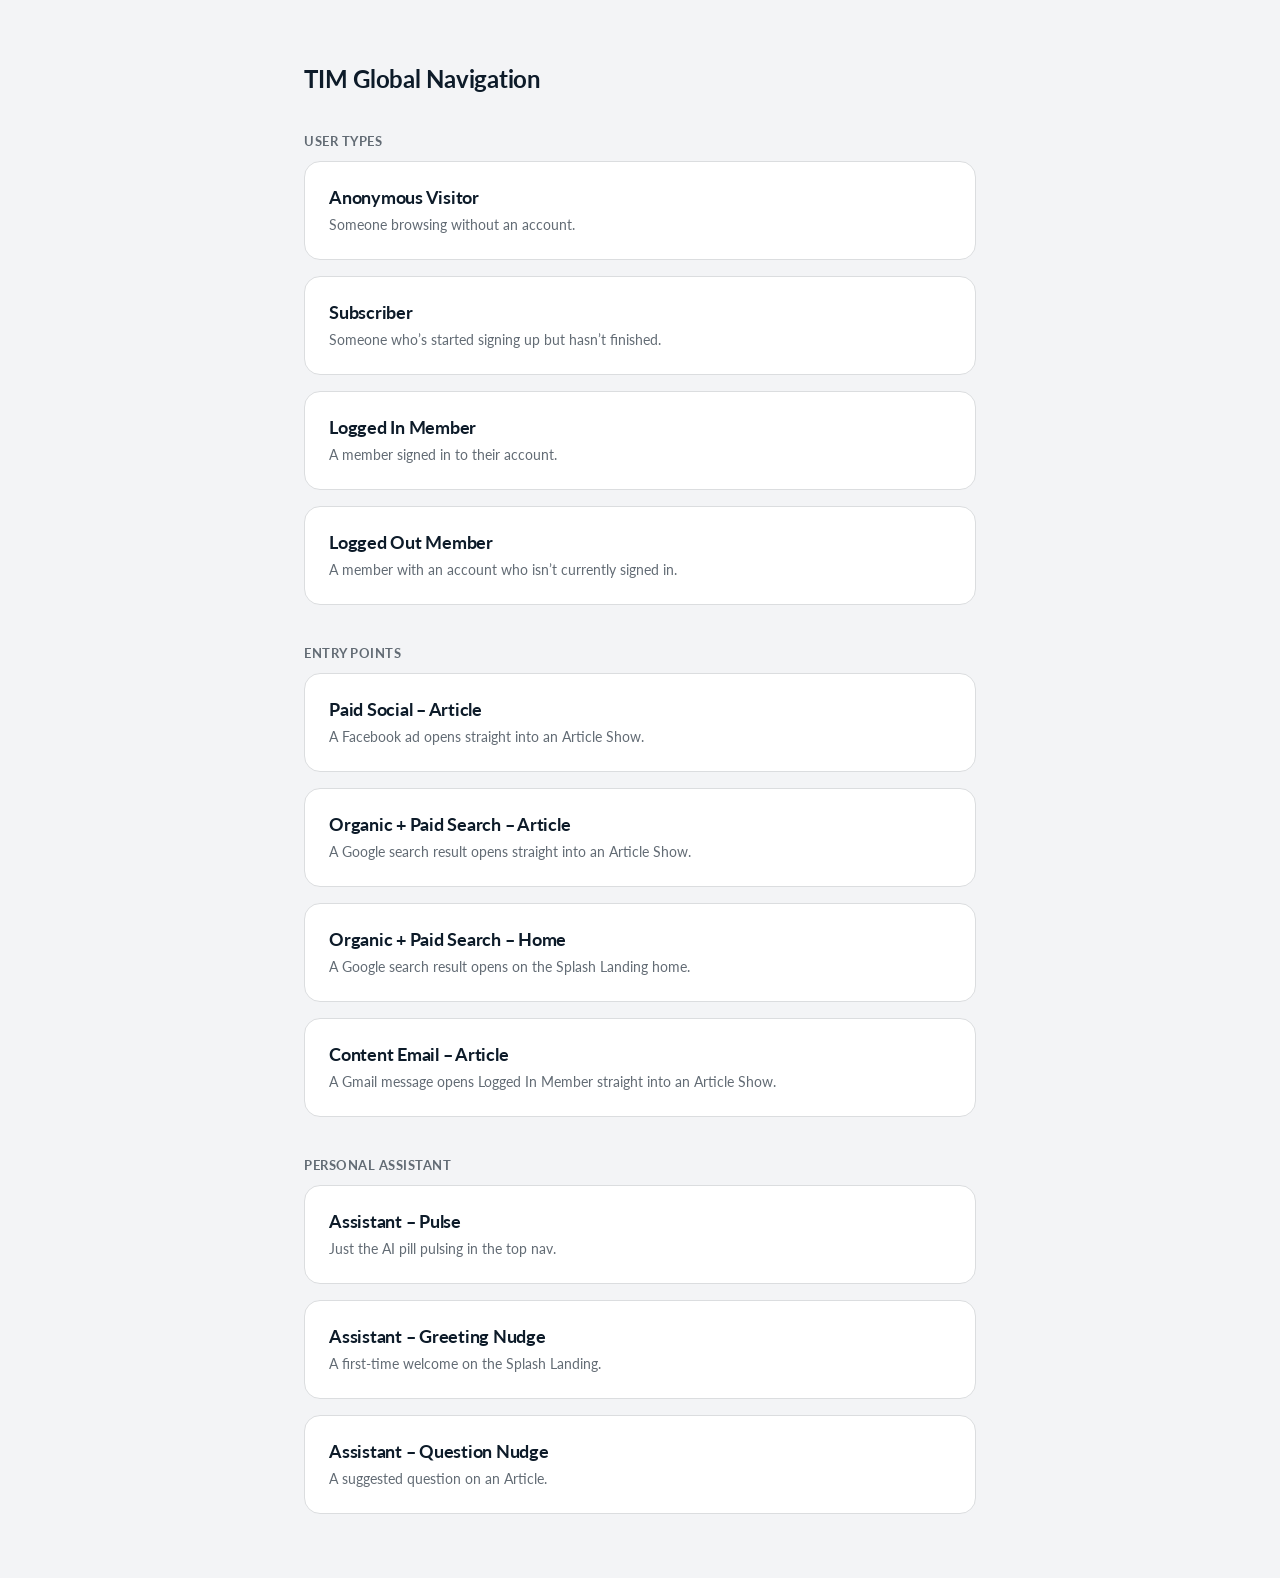
==== commit 747794e0: "Personal Assistant: AI pill label, scoped pulse, pulse demo AI nav control: - Now a pill: gradient d" ====
--- a/index.html
+++ b/index.html
@@ -88,6 +88,10 @@
 
     <h2 class="launcher__section-title">Personal Assistant</h2>
     <div class="launcher__grid">
+      <a class="launcher__card" href="visitor/index.html?flow=pulse">
+        <h2>Assistant &ndash; Pulse</h2>
+        <p>Just the AI pill pulsing in the top nav.</p>
+      </a>
       <a class="launcher__card" href="visitor/index.html?flow=assistant&amp;reset=1">
         <h2>Assistant &ndash; Greeting Nudge</h2>
         <p>A first-time welcome on the Splash Landing.</p>
--- a/main.css
+++ b/main.css
@@ -796,17 +796,34 @@
 }
 .icon-btn:active { background: rgba(13, 27, 41, 0.05); }
 
-/* "Ask AI" button — a gradient sparkle inside a gradient RING (our blue→magenta,
-   45deg). The ring is an overlay (::before) so it can animate independently of
-   the icon. Fills the full 44px .icon-btn box so it reads at the same 44px size
-   as the profile avatar and search. */
+/* "Ask AI" button — a pill holding the gradient duo-star + a gradient "AI" label,
+   inside a gradient RING (our blue→magenta, 45deg). The ring is an overlay
+   (::before) so it can animate independently of the icon. 44px tall, hugging its
+   content, to sit alongside the profile avatar and search. */
 .ai-btn {
   position: relative;
   box-sizing: border-box;
+  width: auto;
+  gap: 6px;
+  padding: 0 12px;
+  border-radius: var(--radius-pill);
   background: transparent;
 }
 .ai-btn:active { transform: scale(0.95); }
-.ai-btn__stars { position: relative; z-index: 1; width: 22px; height: 22px; display: block; }
+.ai-btn__stars { position: relative; z-index: 1; flex-shrink: 0; width: 22px; height: 22px; display: block; }
+.ai-btn__label {
+  position: relative;
+  z-index: 1;
+  font-family: var(--font-body);
+  font-weight: 700;
+  font-size: 16px;
+  line-height: 1;
+  /* gradient text, matching the stars + ring */
+  background: linear-gradient(45deg, var(--color-primary) 0%, var(--color-magenta) 100%);
+  -webkit-background-clip: text;
+          background-clip: text;
+  color: transparent;
+}
 
 /* Gradient ring overlay (masked so only the 2px edge shows) — always visible, in
    both the normal nav and the assistant flow (at rest and while pulsing). */
@@ -814,7 +831,7 @@
   content: "";
   position: absolute;
   inset: 0;
-  border-radius: 50%;
+  border-radius: var(--radius-pill);
   padding: 1px;   /* ring thickness */
   background: linear-gradient(45deg, var(--color-primary) 0%, var(--color-magenta) 100%);
   -webkit-mask: linear-gradient(#fff 0 0) content-box, linear-gradient(#fff 0 0);
@@ -830,7 +847,7 @@
   content: "";
   position: absolute;
   inset: 0;
-  border-radius: 50%;
+  border-radius: var(--radius-pill);
   padding: 1px;   /* same ring thickness as ::before */
   background: conic-gradient(from 0deg, transparent 0deg, rgba(255, 255, 255, 0.85) 22deg, transparent 52deg, transparent 360deg);
   -webkit-mask: linear-gradient(#fff 0 0) content-box, linear-gradient(#fff 0 0);
@@ -849,28 +866,42 @@
   to { transform: rotate(360deg); }
 }
 
-/* The attention pulse is reserved for the assistant flow — it only runs when the
-   page opted into that flow (<body data-flow="assistant">), never in the normal
-   nav. JS toggles .assistant-quiet to pause/resume it (see initAssistantFlow).
-   Each cycle is an interval (transparent rest) followed by one soft magenta ring
-   breathing outward — so pulses are spaced out, and the loop boundary lands on
-   the rest (JS shows the nudge there, never mid-ripple). */
-body[data-flow="assistant"]:not(.assistant-quiet):not(.assistant-onepulse) .ai-btn {
-  animation: ai-pulse 3.6s ease-in-out infinite;
+/* The "Ask AI" button pulses to advertise itself — a soft magenta ring breathing
+   outward via box-shadow, spaced out with an interval between ripples. Reserved
+   for the flow demos (<body data-flow>), so the pill sits static in the normal
+   nav: it runs continuously under ?flow=pulse, and in the assistant flow JS
+   toggles .assistant-quiet to pause/resume it (held until the user scrolls in,
+   paused during the greeting) plus .assistant-onepulse for the single farewell
+   pulse. The loop boundary lands on the rest, where JS shows the nudge (never
+   mid-ripple). */
+body[data-flow]:not(.assistant-quiet):not(.assistant-onepulse) .ai-btn {
+  animation: ai-pulse 2.6s ease-in-out infinite;
 }
 /* One farewell pulse after the greeting closes — runs once (JS then quiets it). */
 body[data-flow="assistant"].assistant-onepulse .ai-btn {
-  animation: ai-pulse 3.6s ease-in-out 1;
-}
+  animation: ai-pulse 2.6s ease-in-out 1;
+}
+/* A strong, obvious pulse: a short interval, then a double ring (magenta + blue)
+   expands wide while the pill gives a little throb. The 100%→0% boundary is at
+   rest (transparent, scale 1) so JS can show the nudge there, never mid-ripple. */
 @keyframes ai-pulse {
-  0%, 40% { box-shadow: 0 0 0 0 rgba(164, 64, 188, 0); }      /* interval between pulses */
-  55%     { box-shadow: 0 0 0 0 rgba(164, 64, 188, 0.5); }    /* ring appears at the edge */
-  100%    { box-shadow: 0 0 0 20px rgba(164, 64, 188, 0); }   /* expands + fades out */
+  0%, 18% {
+    box-shadow: 0 0 0 0 rgba(164, 64, 188, 0), 0 0 0 0 rgba(15, 87, 168, 0);
+    transform: scale(1);
+  }
+  38% {
+    box-shadow: 0 0 0 0 rgba(164, 64, 188, 0.65), 0 0 0 0 rgba(15, 87, 168, 0.45);
+    transform: scale(1.08);
+  }
+  100% {
+    box-shadow: 0 0 0 32px rgba(164, 64, 188, 0), 0 0 0 20px rgba(15, 87, 168, 0);
+    transform: scale(1);
+  }
 }
 
 @media (prefers-reduced-motion: reduce) {
-  body[data-flow="assistant"] .ai-btn { animation: none; }
-  body[data-flow="assistant"] .ai-btn::after { animation: none; opacity: 0; }
+  .ai-btn { animation: none; }
+  .ai-btn::after { animation: none; opacity: 0; }
 }
 
 /* Assistant greeting nudge — a speech-bubble that fades in under the AI icon
